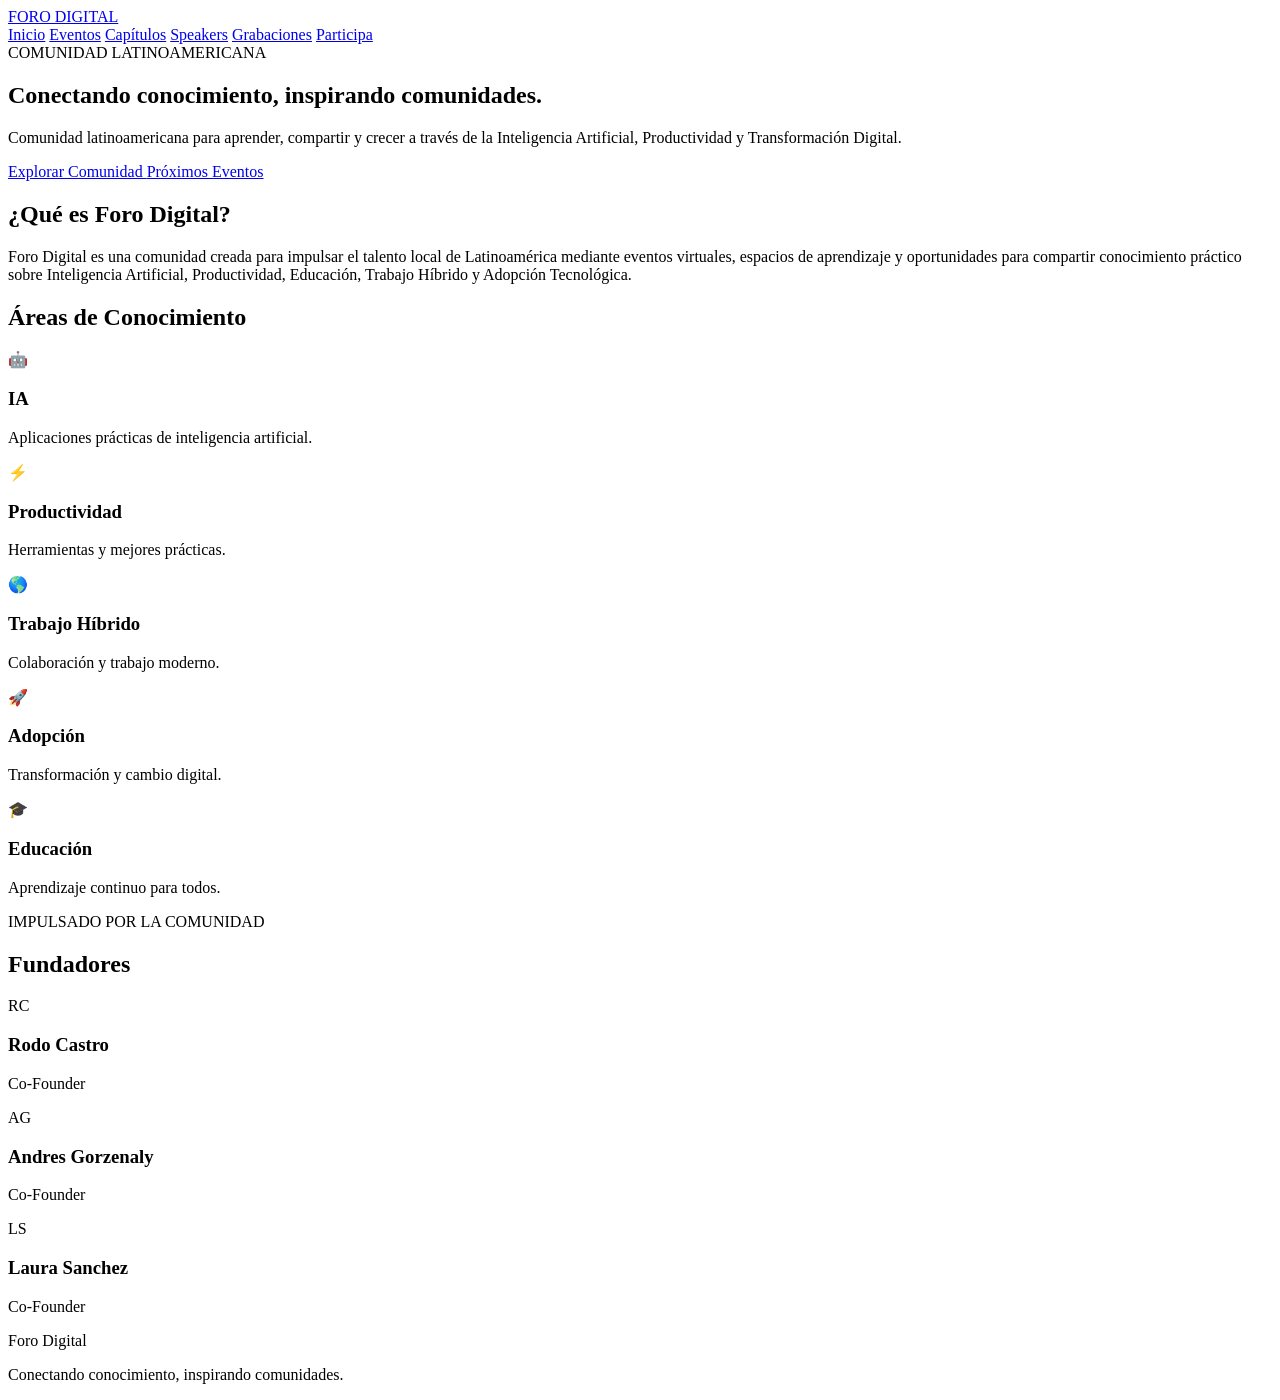
==== index.html @ cbe2e015 "Update index.html" ====
<!DOCTYPE html>
<html lang="es">
<head>
<meta charset="UTF-8">
<meta name="viewport" content="width=device-width, initial-scale=1.0">

<title>Foro Digital</title>

<link rel="preconnect" href="https://fonts.googleapis.com">
<link rel="preconnect" href="https://fonts.gstatic.com" crossorigin>

<link href="https://fonts.googleapis.com/css2?family=Inter:wght@300;400;500;600;700;800;900&display=swap" rel="stylesheet">

<link rel="stylesheet" href="styles.css">

</head>

<body>

<header class="header">

<div class="container nav">

<a class="logo" href="#">

<div class="logo-bubble"></div>

<div>
<span class="logo-title">FORO DIGITAL</span>
</div>

</a>

<nav class="menu">

<a href="#">Inicio</a>
<a href="#">Eventos</a>
<a href="#">Capítulos</a>
<a href="#">Speakers</a>
<a href="#">Grabaciones</a>
<a href="#">Participa</a>

</nav>

</div>

</header>

<section class="hero">

<div class="container hero-content">

<span class="eyebrow">
COMUNIDAD LATINOAMERICANA
</span>

<h1>
Conectando conocimiento,
inspirando comunidades.
</h1>

<p class="hero-description">

Comunidad latinoamericana para aprender, compartir y crecer a través de la Inteligencia Artificial, Productividad y Transformación Digital.

</p>

<div class="hero-buttons">

<a href="#" class="btn btn-primary">
Explorar Comunidad
</a>

<a href="#" class="btn btn-secondary">
Próximos Eventos
</a>

</div>

</div>

</section>

<section class="about">

<div class="container narrow">

<h2>
¿Qué es Foro Digital?
</h2>

<p>

Foro Digital es una comunidad creada para impulsar el talento local de Latinoamérica mediante eventos virtuales, espacios de aprendizaje y oportunidades para compartir conocimiento práctico sobre Inteligencia Artificial, Productividad, Educación, Trabajo Híbrido y Adopción Tecnológica.

</p>

</div>

</section>

<section class="topics">

<div class="container">

<h2>Áreas de Conocimiento</h2>

<div class="topic-grid">

<div class="topic-card">
🤖
<h3>IA</h3>
<p>Aplicaciones prácticas de inteligencia artificial.</p>
</div>

<div class="topic-card">
⚡
<h3>Productividad</h3>
<p>Herramientas y mejores prácticas.</p>
</div>

<div class="topic-card">
🌎
<h3>Trabajo Híbrido</h3>
<p>Colaboración y trabajo moderno.</p>
</div>

<div class="topic-card">
🚀
<h3>Adopción</h3>
<p>Transformación y cambio digital.</p>
</div>

<div class="topic-card">
🎓
<h3>Educación</h3>
<p>Aprendizaje continuo para todos.</p>
</div>

</div>

</div>

</section>

<section class="founders">

<div class="container">

<div class="section-title">

<span>
IMPULSADO POR LA COMUNIDAD
</span>

<h2>
Fundadores
</h2>

</div>

<div class="founders-grid">

<div class="founder-card">

<div class="avatar">RC</div>

<h3>Rodo Castro</h3>

<p>Co-Founder</p>

</div>

<div class="founder-card">

<div class="avatar">AG</div>

<h3>Andres Gorzenaly</h3>

<p>Co-Founder</p>

</div>

<div class="founder-card">

<div class="avatar">LS</div>

<h3>Laura Sanchez</h3>

<p>Co-Founder</p>

</div>

</div>

</div>

</section>

<footer>

<div class="container">

<p>
Foro Digital
</p>

<p>
Conectando conocimiento, inspirando comunidades.
</p>

</div>

</footer>

</body>
</html>
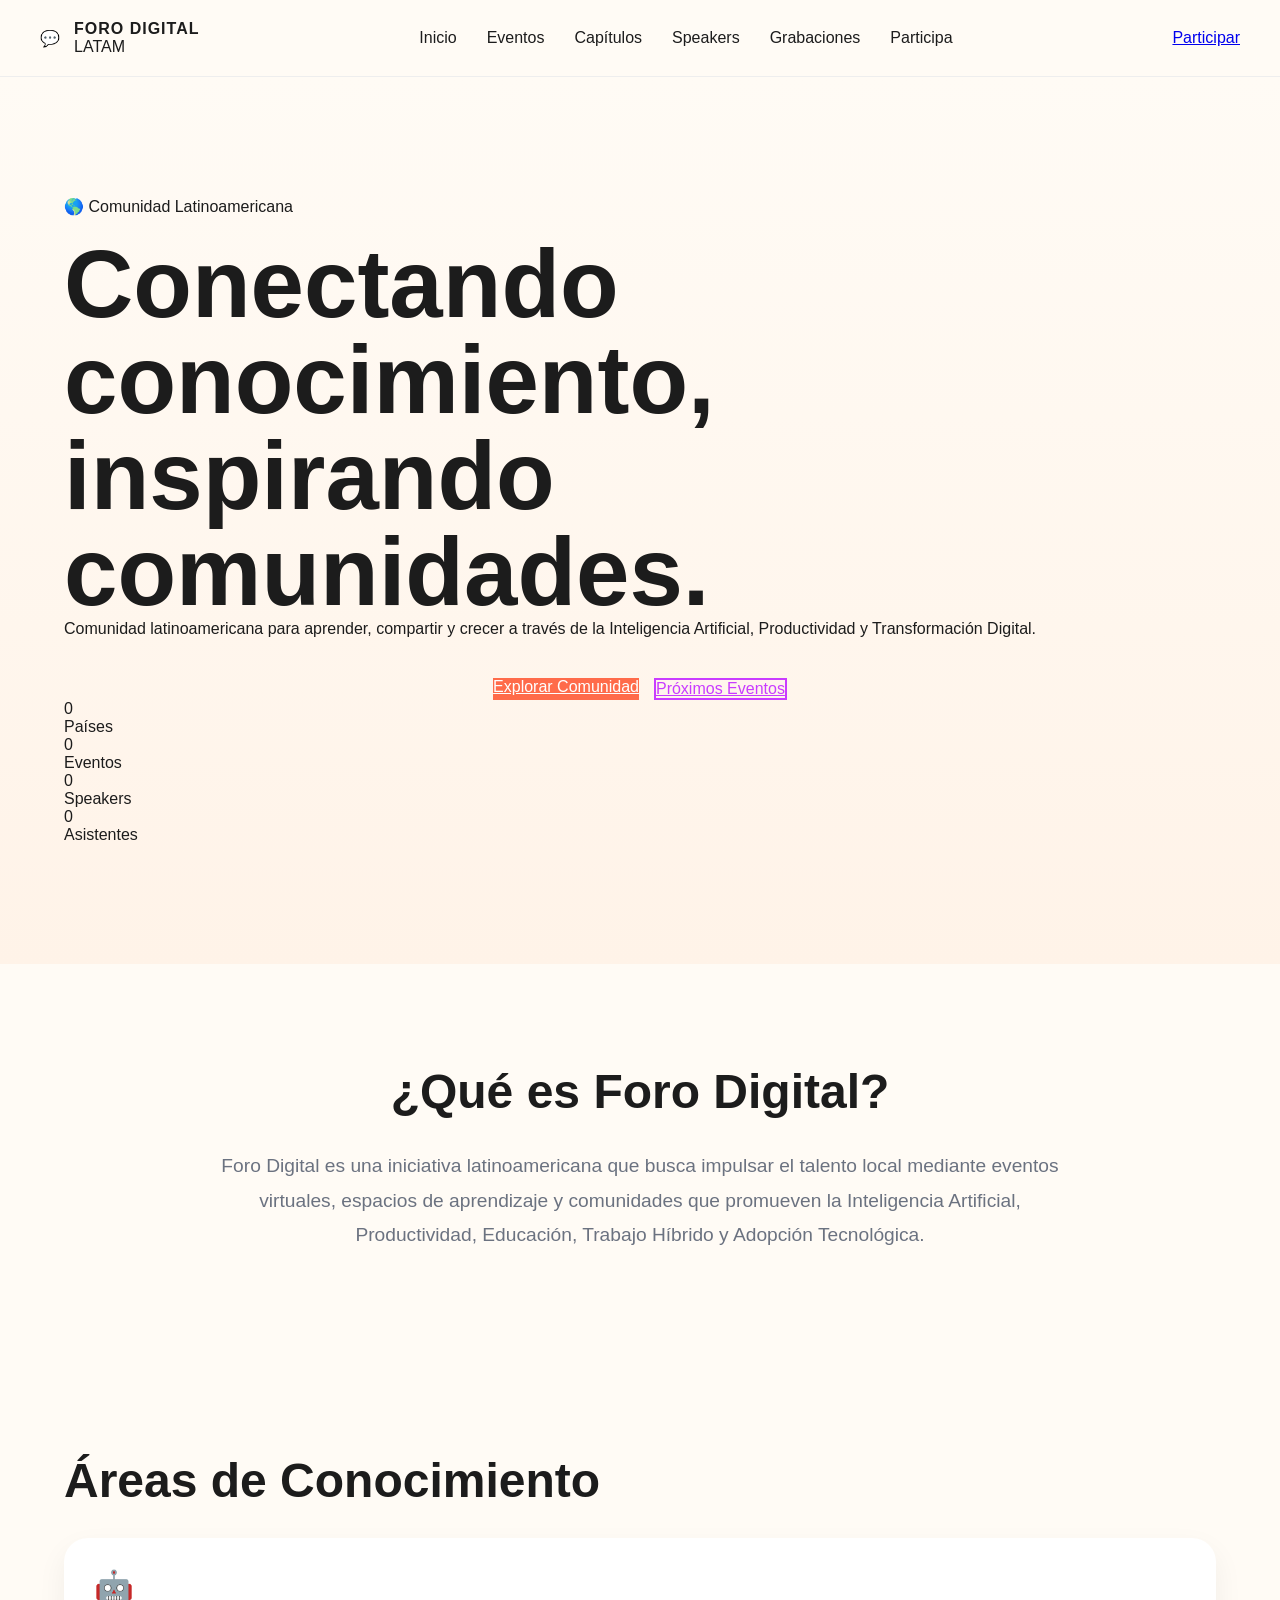
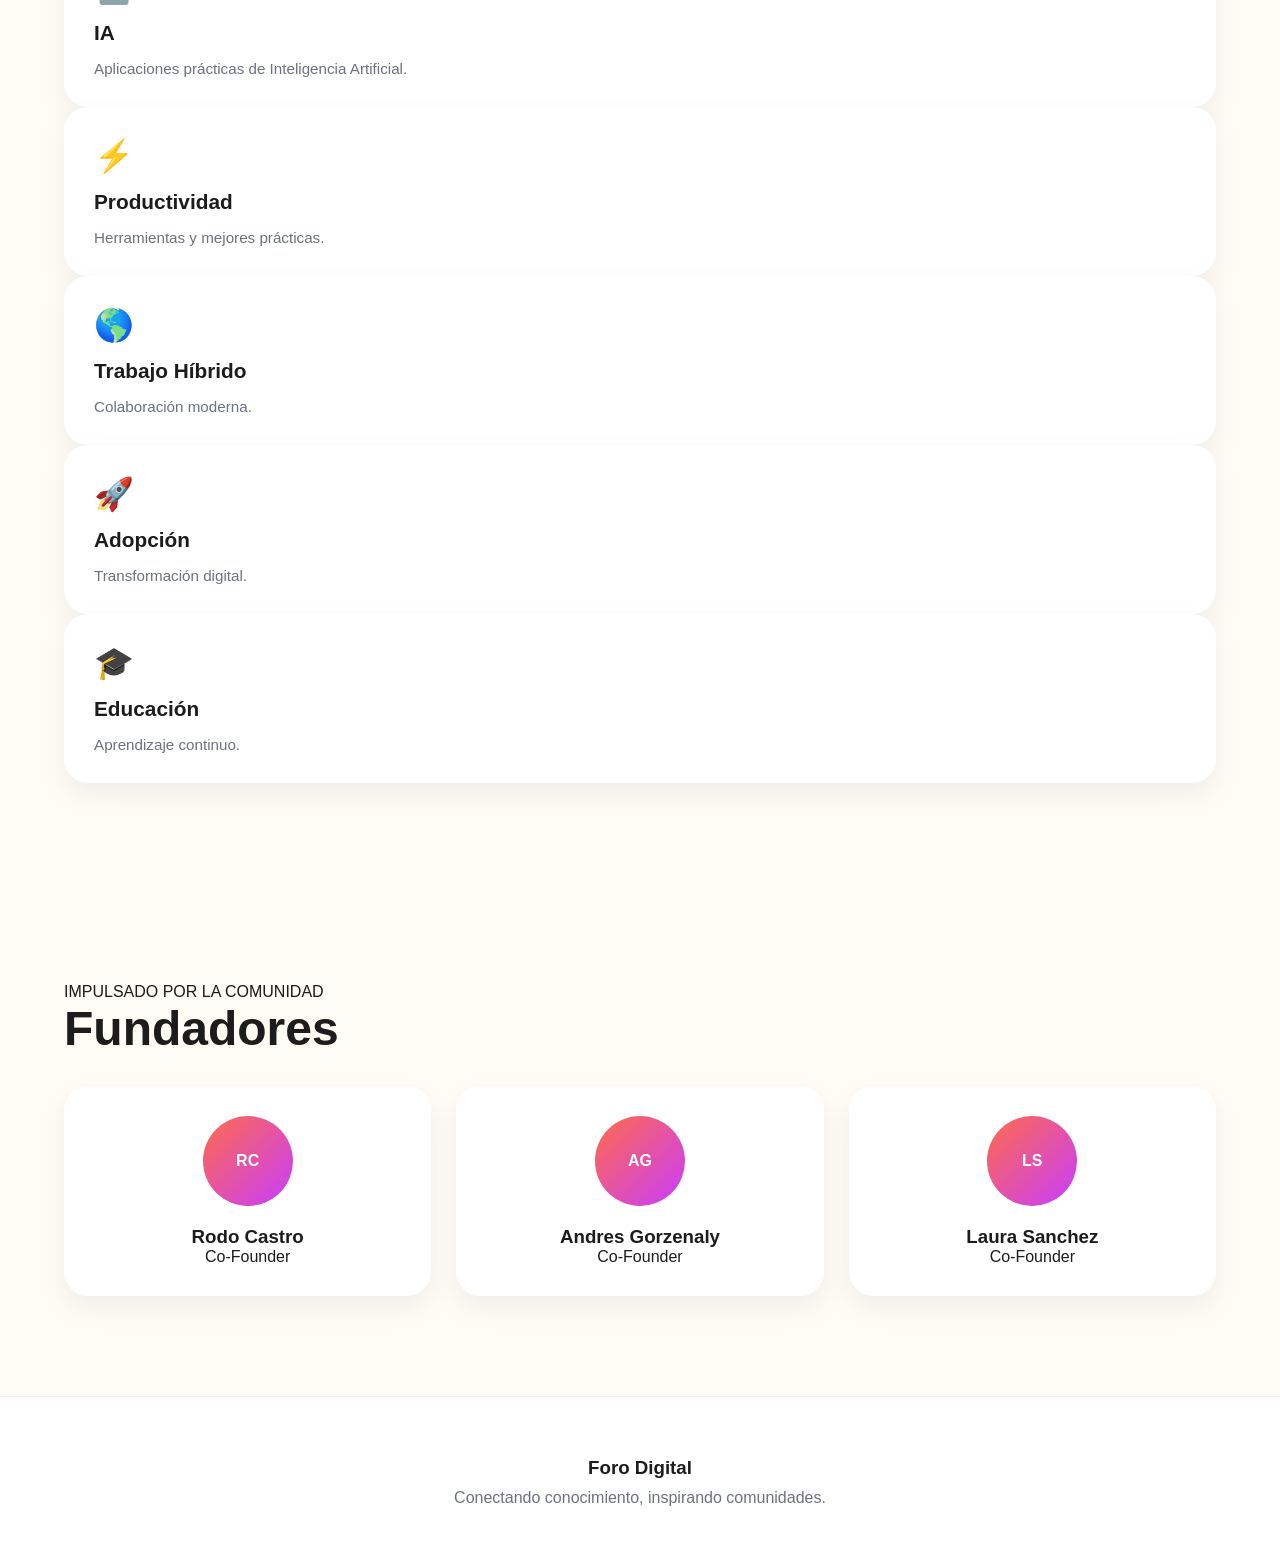
==== commit 6248d494: "Update index.html" ====
--- a/index.html
+++ b/index.html
@@ -1,6 +1,8 @@
 <!DOCTYPE html>
 <html lang="es">
+
 <head>
+
 <meta charset="UTF-8">
 <meta name="viewport" content="width=device-width, initial-scale=1.0">
 
@@ -21,12 +23,22 @@
 
 <div class="container nav">
 
-<a class="logo" href="#">
-
-<div class="logo-bubble"></div>
+<a href="#" class="logo">
+
+<div class="logo-icon">
+💬
+</div>
 
 <div>
-<span class="logo-title">FORO DIGITAL</span>
+
+<div class="logo-title">
+FORO DIGITAL
+</div>
+
+<div class="logo-subtitle">
+LATAM
+</div>
+
 </div>
 
 </a>
@@ -42,38 +54,104 @@
 
 </nav>
 
+<a href="#" class="nav-button">
+Participar
+</a>
+
 </div>
 
 </header>
 
 <section class="hero">
 
-<div class="container hero-content">
-
-<span class="eyebrow">
-COMUNIDAD LATINOAMERICANA
-</span>
+<div class="container">
+
+<div class="hero-badge">
+
+🌎 Comunidad Latinoamericana
+
+</div>
 
 <h1>
+
 Conectando conocimiento,
 inspirando comunidades.
+
 </h1>
 
-<p class="hero-description">
-
-Comunidad latinoamericana para aprender, compartir y crecer a través de la Inteligencia Artificial, Productividad y Transformación Digital.
+<p class="hero-text">
+
+Comunidad latinoamericana para aprender,
+compartir y crecer a través de la Inteligencia Artificial,
+Productividad y Transformación Digital.
 
 </p>
 
 <div class="hero-buttons">
 
-<a href="#" class="btn btn-primary">
+<a href="#" class="btn-primary">
+
 Explorar Comunidad
+
 </a>
 
-<a href="#" class="btn btn-secondary">
+<a href="#" class="btn-secondary">
+
 Próximos Eventos
+
 </a>
+
+</div>
+
+<div class="stats">
+
+<div class="stat-card">
+
+<div class="stat-number">
+0
+</div>
+
+<div class="stat-label">
+Países
+</div>
+
+</div>
+
+<div class="stat-card">
+
+<div class="stat-number">
+0
+</div>
+
+<div class="stat-label">
+Eventos
+</div>
+
+</div>
+
+<div class="stat-card">
+
+<div class="stat-number">
+0
+</div>
+
+<div class="stat-label">
+Speakers
+</div>
+
+</div>
+
+<div class="stat-card">
+
+<div class="stat-number">
+0
+</div>
+
+<div class="stat-label">
+Asistentes
+</div>
+
+</div>
 
 </div>
 
@@ -91,7 +169,7 @@
 
 <p>
 
-Foro Digital es una comunidad creada para impulsar el talento local de Latinoamérica mediante eventos virtuales, espacios de aprendizaje y oportunidades para compartir conocimiento práctico sobre Inteligencia Artificial, Productividad, Educación, Trabajo Híbrido y Adopción Tecnológica.
+Foro Digital es una iniciativa latinoamericana que busca impulsar el talento local mediante eventos virtuales, espacios de aprendizaje y comunidades que promueven la Inteligencia Artificial, Productividad, Educación, Trabajo Híbrido y Adopción Tecnológica.
 
 </p>
 
@@ -103,38 +181,70 @@
 
 <div class="container">
 
-<h2>Áreas de Conocimiento</h2>
-
-<div class="topic-grid">
-
-<div class="topic-card">
-🤖
+<h2>
+Áreas de Conocimiento
+</h2>
+
+<div class="topics-grid">
+
+<div class="topic-card">
+
+<span>🤖</span>
+
 <h3>IA</h3>
-<p>Aplicaciones prácticas de inteligencia artificial.</p>
-</div>
-
-<div class="topic-card">
-⚡
+
+<p>
+Aplicaciones prácticas de Inteligencia Artificial.
+</p>
+
+</div>
+
+<div class="topic-card">
+
+<span>⚡</span>
+
 <h3>Productividad</h3>
-<p>Herramientas y mejores prácticas.</p>
-</div>
-
-<div class="topic-card">
-🌎
+
+<p>
+Herramientas y mejores prácticas.
+</p>
+
+</div>
+
+<div class="topic-card">
+
+<span>🌎</span>
+
 <h3>Trabajo Híbrido</h3>
-<p>Colaboración y trabajo moderno.</p>
-</div>
-
-<div class="topic-card">
-🚀
+
+<p>
+Colaboración moderna.
+</p>
+
+</div>
+
+<div class="topic-card">
+
+<span>🚀</span>
+
 <h3>Adopción</h3>
-<p>Transformación y cambio digital.</p>
-</div>
-
-<div class="topic-card">
-🎓
+
+<p>
+Transformación digital.
+</p>
+
+</div>
+
+<div class="topic-card">
+
+<span>🎓</span>
+
 <h3>Educación</h3>
-<p>Aprendizaje continuo para todos.</p>
+
+<p>
+Aprendizaje continuo.
+</p>
+
 </div>
 
 </div>
@@ -147,11 +257,11 @@
 
 <div class="container">
 
-<div class="section-title">
-
-<span>
+<div class="section-header">
+
+<div class="section-tag">
 IMPULSADO POR LA COMUNIDAD
-</span>
+</div>
 
 <h2>
 Fundadores
@@ -163,7 +273,9 @@
 
 <div class="founder-card">
 
-<div class="avatar">RC</div>
+<div class="avatar">
+RC
+</div>
 
 <h3>Rodo Castro</h3>
 
@@ -173,7 +285,9 @@
 
 <div class="founder-card">
 
-<div class="avatar">AG</div>
+<div class="avatar">
+AG
+</div>
 
 <h3>Andres Gorzenaly</h3>
 
@@ -183,7 +297,9 @@
 
 <div class="founder-card">
 
-<div class="avatar">LS</div>
+<div class="avatar">
+LS
+</div>
 
 <h3>Laura Sanchez</h3>
 
@@ -201,9 +317,9 @@
 
 <div class="container">
 
-<p>
+<h3>
 Foro Digital
-</p>
+</h3>
 
 <p>
 Conectando conocimiento, inspirando comunidades.
--- a/styles.css
+++ b/styles.css
@@ -0,0 +1,415 @@
+:root{
+
+--coral:#FF6B4A;
+--magenta:#C93CFF;
+--mint:#2BC8A0;
+--gold:#F4B400;
+
+--ivory:#FFFBF5;
+--sand:#FFF3E8;
+
+--text:#1C1C1C;
+--muted:#6B7280;
+
+}
+
+*{
+margin:0;
+padding:0;
+box-sizing:border-box;
+}
+
+html{
+scroll-behavior:smooth;
+}
+
+body{
+
+font-family:'Inter',sans-serif;
+background:var(--ivory);
+color:var(--text);
+
+}
+
+.container{
+max-width:1200px;
+margin:auto;
+padding:0 24px;
+}
+
+.narrow{
+max-width:900px;
+text-align:center;
+}
+
+.header{
+
+position:sticky;
+top:0;
+
+background:rgba(255,251,245,.9);
+
+backdrop-filter:blur(12px);
+
+border-bottom:1px solid #eee;
+
+z-index:1000;
+}
+
+.nav{
+
+display:flex;
+justify-content:space-between;
+align-items:center;
+
+padding:20px 0;
+
+}
+
+.logo{
+
+display:flex;
+align-items:center;
+gap:14px;
+
+text-decoration:none;
+color:inherit;
+
+}
+
+.logo-bubble{
+
+width:46px;
+height:46px;
+
+border-radius:14px;
+
+background:
+linear-gradient(
+135deg,
+var(--coral),
+var(--magenta),
+var(--mint)
+);
+
+}
+
+.logo-title{
+
+font-weight:800;
+letter-spacing:1px;
+
+}
+
+.menu{
+
+display:flex;
+gap:30px;
+
+}
+
+.menu a{
+
+text-decoration:none;
+color:var(--text);
+font-weight:500;
+
+position:relative;
+
+}
+
+.menu a::after{
+
+content:'';
+
+position:absolute;
+
+bottom:-6px;
+left:0;
+
+width:0;
+height:3px;
+
+background:var(--coral);
+
+transition:.3s;
+
+}
+
+.menu a:hover::after{
+width:100%;
+}
+
+.hero{
+
+padding:120px 0;
+
+background:
+linear-gradient(
+180deg,
+var(--ivory),
+var(--sand)
+);
+
+}
+
+.hero-content{
+
+text-align:center;
+
+max-width:900px;
+margin:auto;
+
+}
+
+.eyebrow{
+
+color:var(--coral);
+
+font-weight:700;
+
+letter-spacing:2px;
+
+}
+
+.hero h1{
+
+font-size:clamp(3rem,8vw,6rem);
+
+line-height:1;
+
+margin-top:20px;
+
+}
+
+.hero-description{
+
+font-size:1.2rem;
+
+line-height:1.8;
+
+margin-top:25px;
+
+color:var(--muted);
+
+}
+
+.hero-buttons{
+
+margin-top:40px;
+
+display:flex;
+justify-content:center;
+gap:15px;
+
+flex-wrap:wrap;
+
+}
+
+.btn{
+
+padding:14px 22px;
+
+border-radius:14px;
+
+text-decoration:none;
+
+font-weight:700;
+
+}
+
+.btn-primary{
+
+background:var(--coral);
+
+color:white;
+
+}
+
+.btn-secondary{
+
+border:2px solid var(--magenta);
+
+color:var(--magenta);
+
+}
+
+section{
+
+padding:100px 0;
+
+}
+
+h2{
+
+font-size:3rem;
+
+margin-bottom:30px;
+
+}
+
+.about p{
+
+font-size:1.2rem;
+
+line-height:1.8;
+
+color:var(--muted);
+
+}
+
+.topic-grid{
+
+display:grid;
+
+grid-template-columns:
+repeat(auto-fit,minmax(220px,1fr));
+
+gap:25px;
+
+margin-top:40px;
+
+}
+
+.topic-card{
+
+background:white;
+
+padding:30px;
+
+border-radius:24px;
+
+box-shadow:
+0 12px 30px rgba(0,0,0,.06);
+
+transition:.3s;
+
+font-size:2rem;
+
+}
+
+.topic-card:hover{
+
+transform:
+translateY(-8px);
+
+}
+
+.topic-card h3{
+
+font-size:1.3rem;
+
+margin:15px 0;
+
+}
+
+.topic-card p{
+
+font-size:.95rem;
+
+color:var(--muted);
+
+}
+
+.section-title{
+
+text-align:center;
+
+margin-bottom:50px;
+
+}
+
+.section-title span{
+
+color:var(--coral);
+
+font-weight:700;
+
+letter-spacing:2px;
+
+}
+
+.founders-grid{
+
+display:grid;
+
+grid-template-columns:
+repeat(auto-fit,minmax(280px,1fr));
+
+gap:25px;
+
+}
+
+.founder-card{
+
+background:white;
+
+padding:30px;
+
+border-radius:24px;
+
+text-align:center;
+
+box-shadow:
+0 12px 30px rgba(0,0,0,.06);
+
+}
+
+.avatar{
+
+width:90px;
+height:90px;
+
+border-radius:50%;
+
+margin:auto;
+margin-bottom:20px;
+
+display:flex;
+align-items:center;
+justify-content:center;
+
+font-weight:800;
+
+color:white;
+
+background:
+linear-gradient(
+135deg,
+var(--coral),
+var(--magenta)
+);
+
+}
+
+footer{
+
+padding:60px 0;
+
+text-align:center;
+
+background:white;
+
+border-top:1px solid #eee;
+
+}
+
+footer p:last-child{
+
+margin-top:10px;
+
+color:var(--muted);
+
+}
+
+@media(max-width:900px){
+
+.menu{
+display:none;
+}
+
+h2{
+font-size:2.2rem;
+}
+
+}
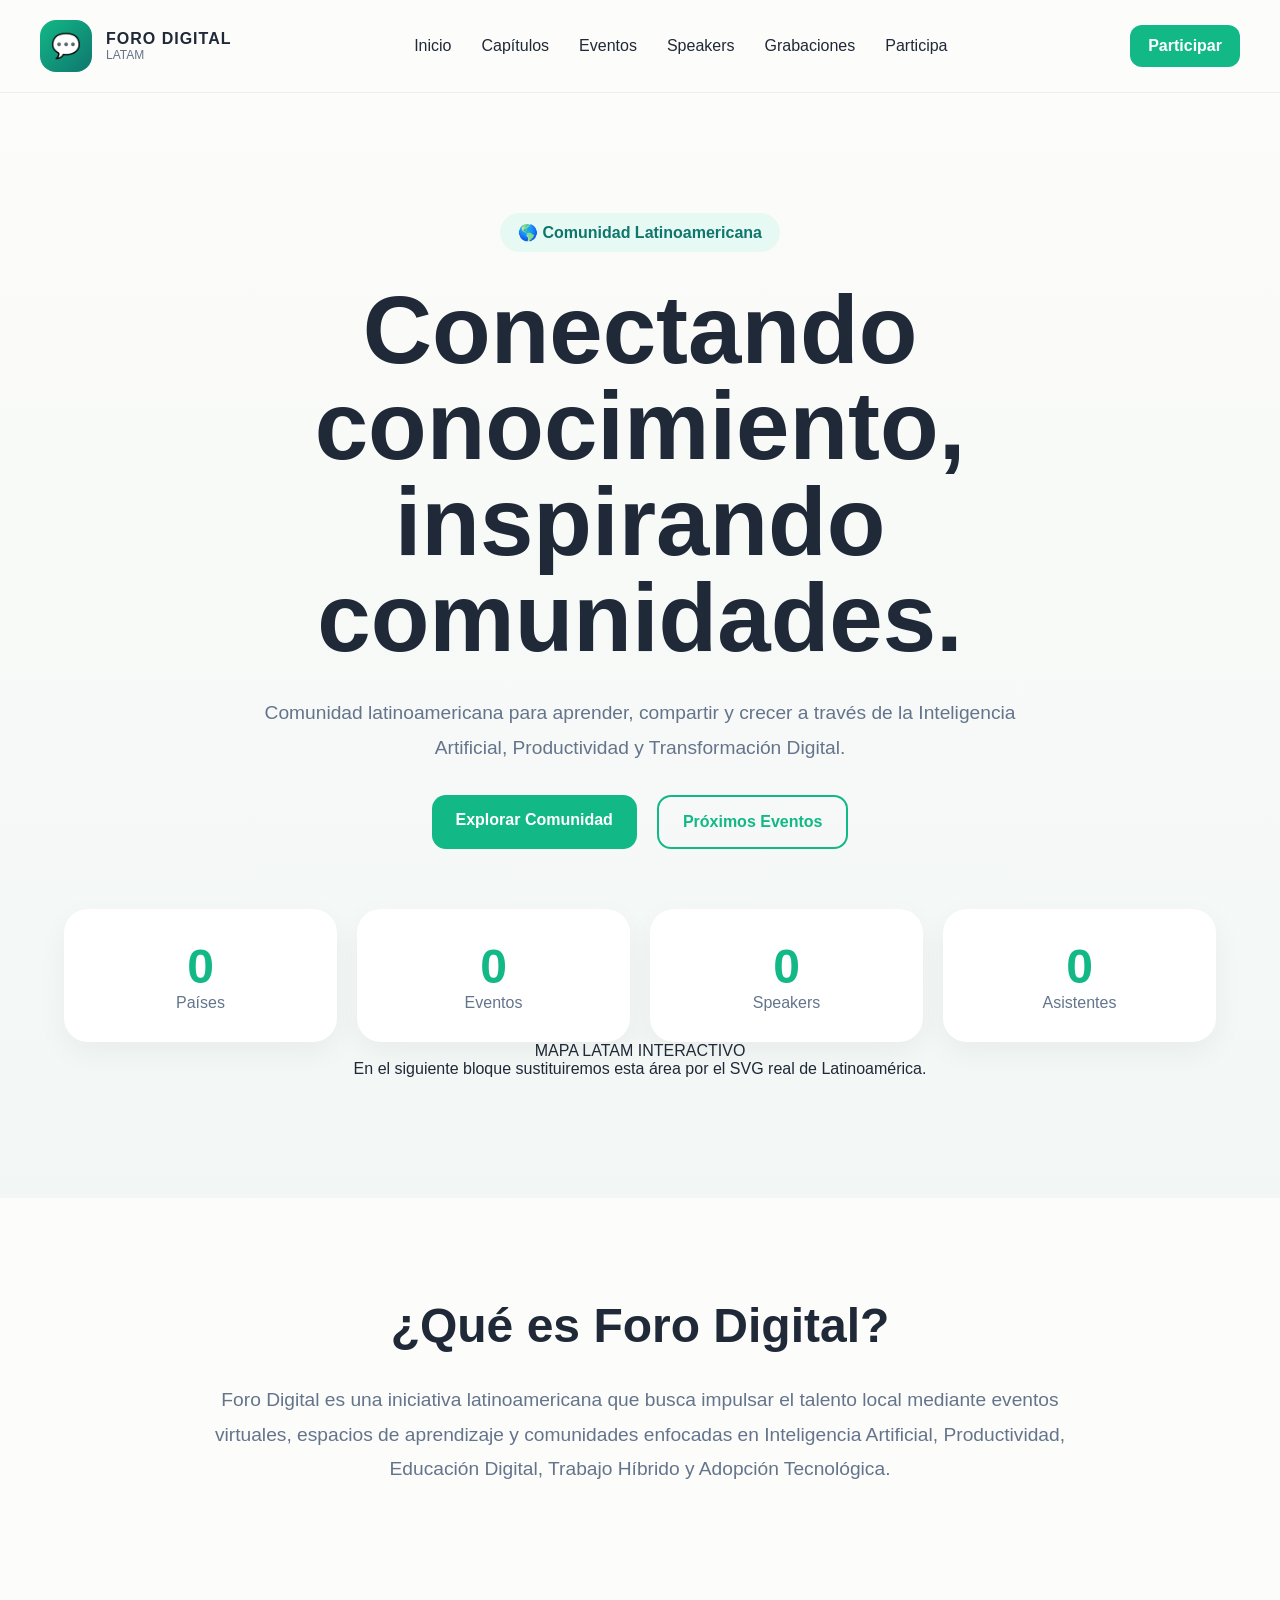
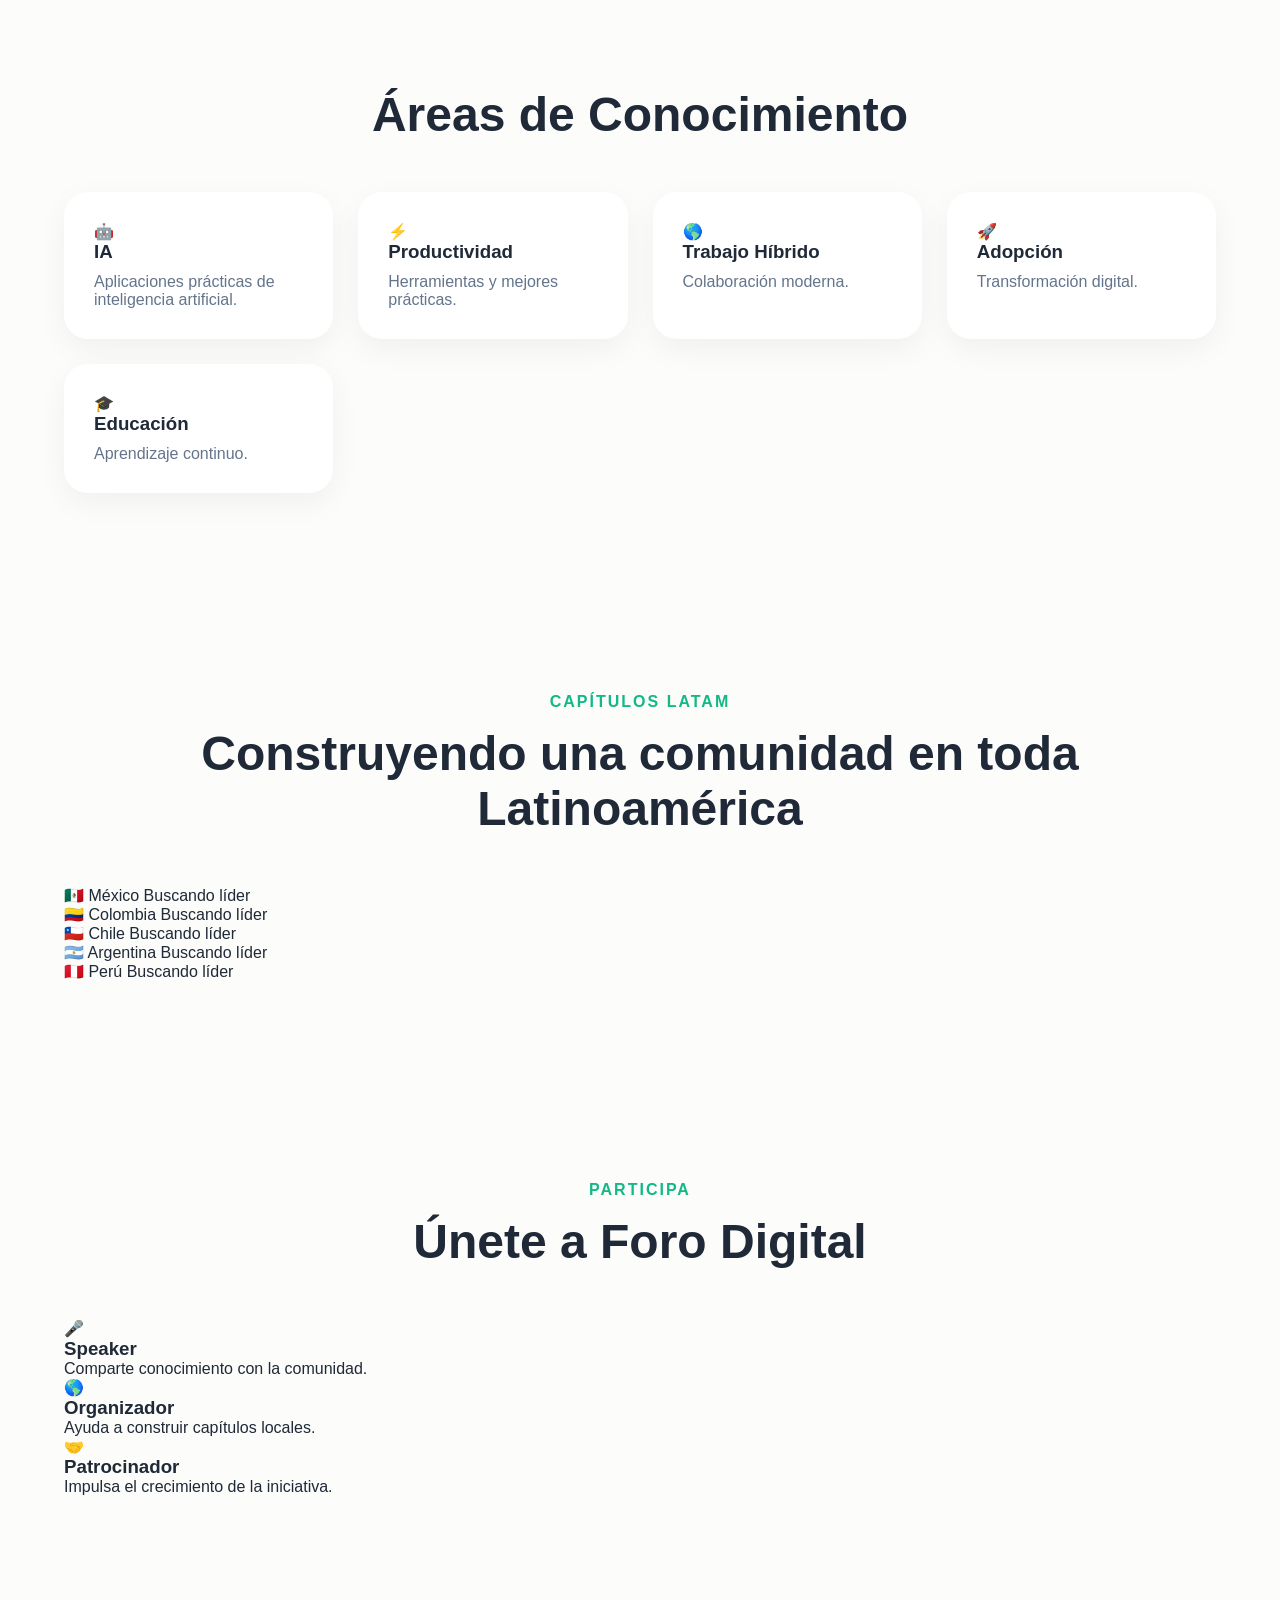
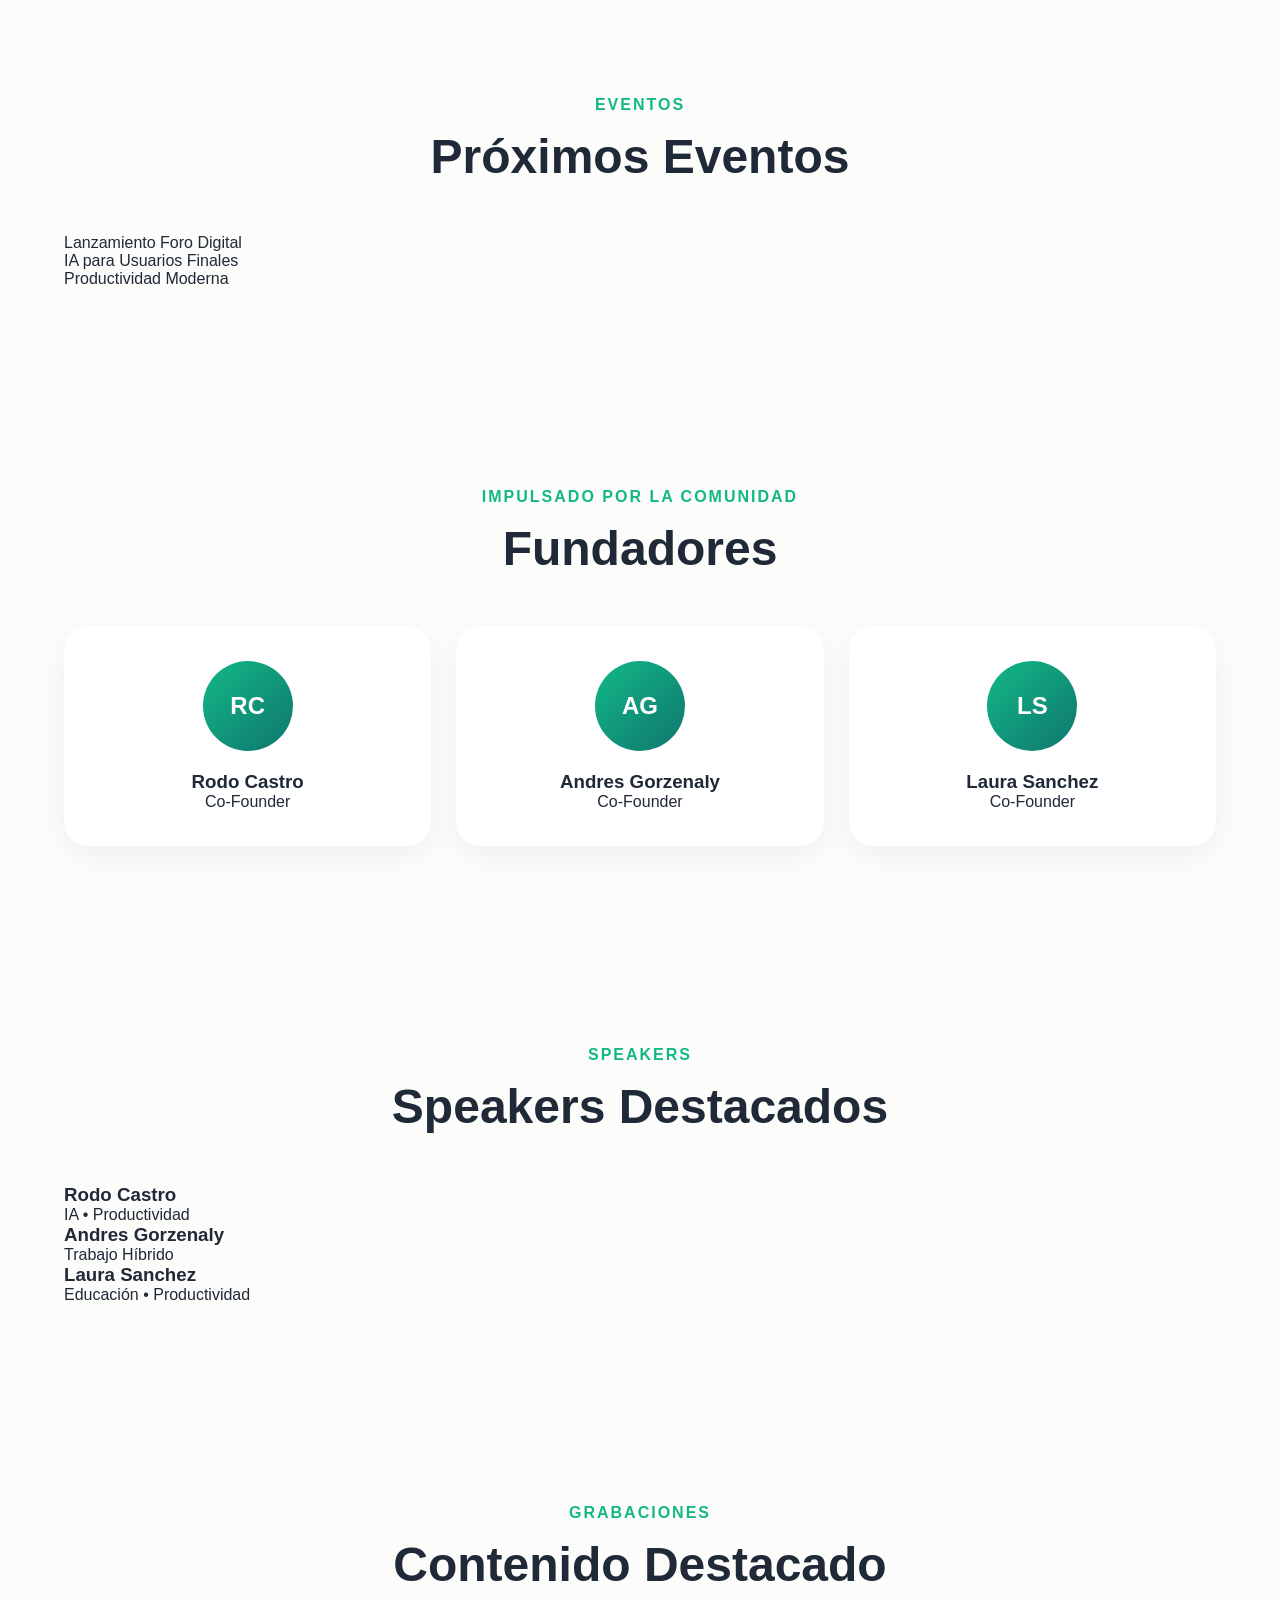
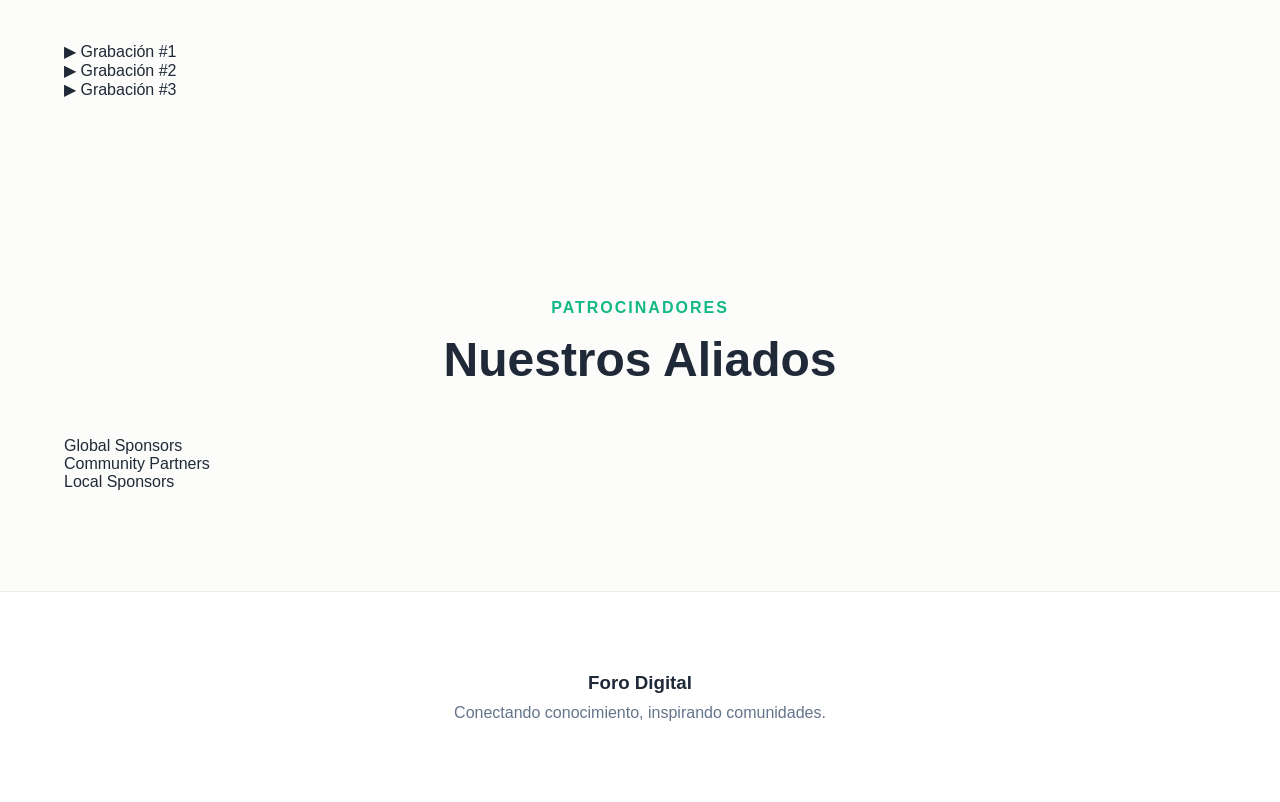
==== commit fa9b04d8: "Update index.html" ====
--- a/index.html
+++ b/index.html
@@ -45,16 +45,16 @@
 
 <nav class="menu">
 
-<a href="#">Inicio</a>
-<a href="#">Eventos</a>
-<a href="#">Capítulos</a>
-<a href="#">Speakers</a>
-<a href="#">Grabaciones</a>
-<a href="#">Participa</a>
+<a href="#inicio">Inicio</a>
+<a href="#capitulos">Capítulos</a>
+<a href="#eventos">Eventos</a>
+<a href="#speakers">Speakers</a>
+<a href="#grabaciones">Grabaciones</a>
+<a href="#participa">Participa</a>
 
 </nav>
 
-<a href="#" class="nav-button">
+<a href="#participa" class="nav-button">
 Participar
 </a>
 
@@ -62,9 +62,11 @@
 
 </header>
 
-<section class="hero">
-
-<div class="container">
+<section id="inicio" class="hero">
+
+<div class="hero-overlay"></div>
+
+<div class="container hero-content">
 
 <div class="hero-badge">
 
@@ -89,16 +91,12 @@
 
 <div class="hero-buttons">
 
-<a href="#" class="btn-primary">
-
+<a href="#capitulos" class="btn-primary">
 Explorar Comunidad
-
 </a>
 
-<a href="#" class="btn-secondary">
-
+<a href="#eventos" class="btn-secondary">
 Próximos Eventos
-
 </a>
 
 </div>
@@ -107,9 +105,7 @@
 
 <div class="stat-card">
 
-<div class="stat-number">
-0
-</div>
+<div class="stat-number">0</div>
 
 <div class="stat-label">
 Países
@@ -119,9 +115,7 @@
 
 <div class="stat-card">
 
-<div class="stat-number">
-0
-</div>
+<div class="stat-number">0</div>
 
 <div class="stat-label">
 Eventos
@@ -131,9 +125,7 @@
 
 <div class="stat-card">
 
-<div class="stat-number">
-0
-</div>
+<div class="stat-number">0</div>
 
 <div class="stat-label">
 Speakers
@@ -143,9 +135,7 @@
 
 <div class="stat-card">
 
-<div class="stat-number">
-0
-</div>
+<div class="stat-number">0</div>
 
 <div class="stat-label">
 Asistentes
@@ -155,6 +145,22 @@
 
 </div>
 
+<div class="map-hero-placeholder">
+
+<div class="map-label">
+
+MAPA LATAM INTERACTIVO
+
+</div>
+
+<div class="map-note">
+
+En el siguiente bloque sustituiremos esta área por el SVG real de Latinoamérica.
+
+</div>
+
+</div>
+
 </div>
 
 </section>
@@ -169,7 +175,7 @@
 
 <p>
 
-Foro Digital es una iniciativa latinoamericana que busca impulsar el talento local mediante eventos virtuales, espacios de aprendizaje y comunidades que promueven la Inteligencia Artificial, Productividad, Educación, Trabajo Híbrido y Adopción Tecnológica.
+Foro Digital es una iniciativa latinoamericana que busca impulsar el talento local mediante eventos virtuales, espacios de aprendizaje y comunidades enfocadas en Inteligencia Artificial, Productividad, Educación Digital, Trabajo Híbrido y Adopción Tecnológica.
 
 </p>
 
@@ -188,63 +194,160 @@
 <div class="topics-grid">
 
 <div class="topic-card">
-
-<span>🤖</span>
-
+🤖
 <h3>IA</h3>
-
-<p>
-Aplicaciones prácticas de Inteligencia Artificial.
-</p>
-
+<p>Aplicaciones prácticas de inteligencia artificial.</p>
 </div>
 
 <div class="topic-card">
-
-<span>⚡</span>
-
+⚡
 <h3>Productividad</h3>
-
-<p>
-Herramientas y mejores prácticas.
-</p>
-
+<p>Herramientas y mejores prácticas.</p>
 </div>
 
 <div class="topic-card">
-
-<span>🌎</span>
-
+🌎
 <h3>Trabajo Híbrido</h3>
-
-<p>
-Colaboración moderna.
-</p>
-
+<p>Colaboración moderna.</p>
 </div>
 
 <div class="topic-card">
-
-<span>🚀</span>
-
+🚀
 <h3>Adopción</h3>
-
-<p>
-Transformación digital.
-</p>
-
+<p>Transformación digital.</p>
 </div>
 
 <div class="topic-card">
-
-<span>🎓</span>
-
+🎓
 <h3>Educación</h3>
-
-<p>
-Aprendizaje continuo.
-</p>
-
+<p>Aprendizaje continuo.</p>
+</div>
+
+</div>
+
+</div>
+
+</section>
+
+<section id="capitulos" class="chapters">
+
+<div class="container">
+
+<div class="section-header">
+
+<div class="section-tag">
+CAPÍTULOS LATAM
+</div>
+
+<h2>
+Construyendo una comunidad en toda Latinoamérica
+</h2>
+
+</div>
+
+<div class="chapter-grid">
+
+<div class="chapter-card">
+🇲🇽 México
+<span>Buscando líder</span>
+</div>
+
+<div class="chapter-card">
+🇨🇴 Colombia
+<span>Buscando líder</span>
+</div>
+
+<div class="chapter-card">
+🇨🇱 Chile
+<span>Buscando líder</span>
+</div>
+
+<div class="chapter-card">
+🇦🇷 Argentina
+<span>Buscando líder</span>
+</div>
+
+<div class="chapter-card">
+🇵🇪 Perú
+<span>Buscando líder</span>
+</div>
+
+</div>
+
+</div>
+
+</section>
+
+<section id="participa" class="participa">
+
+<div class="container">
+
+<div class="section-header">
+
+<div class="section-tag">
+PARTICIPA
+</div>
+
+<h2>
+Únete a Foro Digital
+</h2>
+
+</div>
+
+<div class="participa-grid">
+
+<div class="participa-card">
+🎤
+<h3>Speaker</h3>
+<p>Comparte conocimiento con la comunidad.</p>
+</div>
+
+<div class="participa-card">
+🌎
+<h3>Organizador</h3>
+<p>Ayuda a construir capítulos locales.</p>
+</div>
+
+<div class="participa-card">
+🤝
+<h3>Patrocinador</h3>
+<p>Impulsa el crecimiento de la iniciativa.</p>
+</div>
+
+</div>
+
+</div>
+
+</section>
+
+<section id="eventos" class="events">
+
+<div class="container">
+
+<div class="section-header">
+
+<div class="section-tag">
+EVENTOS
+</div>
+
+<h2>
+Próximos Eventos
+</h2>
+
+</div>
+
+<div class="event-grid">
+
+<div class="event-card">
+Lanzamiento Foro Digital
+</div>
+
+<div class="event-card">
+IA para Usuarios Finales
+</div>
+
+<div class="event-card">
+Productividad Moderna
 </div>
 
 </div>
@@ -273,9 +376,7 @@
 
 <div class="founder-card">
 
-<div class="avatar">
-RC
-</div>
+<div class="avatar">RC</div>
 
 <h3>Rodo Castro</h3>
 
@@ -285,9 +386,7 @@
 
 <div class="founder-card">
 
-<div class="avatar">
-AG
-</div>
+<div class="avatar">AG</div>
 
 <h3>Andres Gorzenaly</h3>
 
@@ -297,14 +396,138 @@
 
 <div class="founder-card">
 
-<div class="avatar">
-LS
-</div>
+<div class="avatar">LS</div>
 
 <h3>Laura Sanchez</h3>
 
 <p>Co-Founder</p>
 
+</div>
+
+</div>
+
+</div>
+
+</section>
+
+<section id="speakers" class="speakers">
+
+<div class="container">
+
+<div class="section-header">
+
+<div class="section-tag">
+SPEAKERS
+</div>
+
+<h2>
+Speakers Destacados
+</h2>
+
+</div>
+
+<div class="speaker-grid">
+
+<div class="speaker-card">
+
+<div class="speaker-image"></div>
+
+<h3>Rodo Castro</h3>
+
+<p>IA • Productividad</p>
+
+</div>
+
+<div class="speaker-card">
+
+<div class="speaker-image"></div>
+
+<h3>Andres Gorzenaly</h3>
+
+<p>Trabajo Híbrido</p>
+
+</div>
+
+<div class="speaker-card">
+
+<div class="speaker-image"></div>
+
+<h3>Laura Sanchez</h3>
+
+<p>Educación • Productividad</p>
+
+</div>
+
+</div>
+
+</div>
+
+</section>
+
+<section id="grabaciones" class="recordings">
+
+<div class="container">
+
+<div class="section-header">
+
+<div class="section-tag">
+GRABACIONES
+</div>
+
+<h2>
+Contenido Destacado
+</h2>
+
+</div>
+
+<div class="recording-grid">
+
+<div class="recording-card">
+▶ Grabación #1
+</div>
+
+<div class="recording-card">
+▶ Grabación #2
+</div>
+
+<div class="recording-card">
+▶ Grabación #3
+</div>
+
+</div>
+
+</div>
+
+</section>
+
+<section class="sponsors">
+
+<div class="container">
+
+<div class="section-header">
+
+<div class="section-tag">
+PATROCINADORES
+</div>
+
+<h2>
+Nuestros Aliados
+</h2>
+
+</div>
+
+<div class="sponsor-grid">
+
+<div class="sponsor-card">
+Global Sponsors
+</div>
+
+<div class="sponsor-card">
+Community Partners
+</div>
+
+<div class="sponsor-card">
+Local Sponsors
 </div>
 
 </div>
@@ -329,5 +552,7 @@
 
 </footer>
 
+<script src="app.js"></script>
+
 </body>
 </html>
--- a/styles.css
+++ b/styles.css
@@ -1,15 +1,15 @@
 :root{
 
---coral:#FF6B4A;
---magenta:#C93CFF;
---mint:#2BC8A0;
---gold:#F4B400;
-
---ivory:#FFFBF5;
---sand:#FFF3E8;
-
---text:#1C1C1C;
---muted:#6B7280;
+--primary:#12B886;
+--secondary:#0F766E;
+--accent:#84CC16;
+--highlight:#67E8F9;
+
+--background:#FCFCFA;
+--surface:#FFFFFF;
+
+--text:#1F2937;
+--muted:#64748B;
 
 }
 
@@ -19,47 +19,58 @@
 box-sizing:border-box;
 }
 
-html{
-scroll-behavior:smooth;
-}
-
 body{
 
 font-family:'Inter',sans-serif;
-background:var(--ivory);
+
+background:var(--background);
+
 color:var(--text);
 
 }
 
 .container{
+
 max-width:1200px;
+
 margin:auto;
+
 padding:0 24px;
+
 }
 
 .narrow{
+
 max-width:900px;
+
+margin:auto;
+
 text-align:center;
+
 }
 
 .header{
 
 position:sticky;
+
 top:0;
 
-background:rgba(255,251,245,.9);
+z-index:999;
+
+background:rgba(252,252,250,.92);
 
 backdrop-filter:blur(12px);
 
 border-bottom:1px solid #eee;
 
-z-index:1000;
 }
 
 .nav{
 
 display:flex;
+
 justify-content:space-between;
+
 align-items:center;
 
 padding:20px 0;
@@ -69,41 +80,60 @@
 .logo{
 
 display:flex;
+
 align-items:center;
+
 gap:14px;
 
 text-decoration:none;
+
 color:inherit;
 
 }
 
-.logo-bubble{
-
-width:46px;
-height:46px;
-
-border-radius:14px;
+.logo-icon{
+
+width:52px;
+height:52px;
+
+display:flex;
+
+align-items:center;
+justify-content:center;
+
+border-radius:16px;
 
 background:
 linear-gradient(
 135deg,
-var(--coral),
-var(--magenta),
-var(--mint)
+var(--primary),
+var(--secondary)
 );
 
+font-size:24px;
+
 }
 
 .logo-title{
 
 font-weight:800;
+
 letter-spacing:1px;
 
 }
 
+.logo-subtitle{
+
+font-size:12px;
+
+color:var(--muted);
+
+}
+
 .menu{
 
 display:flex;
+
 gap:30px;
 
 }
@@ -111,33 +141,27 @@
 .menu a{
 
 text-decoration:none;
+
 color:var(--text);
+
 font-weight:500;
 
-position:relative;
-
-}
-
-.menu a::after{
-
-content:'';
-
-position:absolute;
-
-bottom:-6px;
-left:0;
-
-width:0;
-height:3px;
-
-background:var(--coral);
-
-transition:.3s;
-
-}
-
-.menu a:hover::after{
-width:100%;
+}
+
+.nav-button{
+
+background:var(--primary);
+
+padding:12px 18px;
+
+border-radius:12px;
+
+color:white;
+
+text-decoration:none;
+
+font-weight:600;
+
 }
 
 .hero{
@@ -147,118 +171,173 @@
 background:
 linear-gradient(
 180deg,
-var(--ivory),
-var(--sand)
+#FCFCFA,
+#F2F7F5
 );
 
-}
-
-.hero-content{
-
 text-align:center;
 
-max-width:900px;
+}
+
+.hero-badge{
+
+display:inline-block;
+
+padding:10px 18px;
+
+border-radius:999px;
+
+background:#E7F9F3;
+
+color:var(--secondary);
+
+font-weight:600;
+
+margin-bottom:30px;
+
+}
+
+.hero h1{
+
+font-size:clamp(3rem,8vw,6rem);
+
+line-height:1;
+
+max-width:1000px;
+
 margin:auto;
 
 }
 
-.eyebrow{
-
-color:var(--coral);
+.hero-text{
+
+font-size:1.2rem;
+
+line-height:1.8;
+
+max-width:800px;
+
+margin:30px auto;
+
+color:var(--muted);
+
+}
+
+.hero-buttons{
+
+display:flex;
+
+justify-content:center;
+
+gap:20px;
+
+flex-wrap:wrap;
+
+margin-top:30px;
+
+}
+
+.btn-primary{
+
+background:var(--primary);
+
+padding:16px 24px;
+
+border-radius:14px;
+
+text-decoration:none;
+
+color:white;
 
 font-weight:700;
 
-letter-spacing:2px;
-
-}
-
-.hero h1{
-
-font-size:clamp(3rem,8vw,6rem);
-
-line-height:1;
-
-margin-top:20px;
-
-}
-
-.hero-description{
+}
+
+.btn-secondary{
+
+border:2px solid var(--primary);
+
+padding:16px 24px;
+
+border-radius:14px;
+
+text-decoration:none;
+
+color:var(--primary);
+
+font-weight:700;
+
+}
+
+.stats{
+
+display:grid;
+
+grid-template-columns:
+repeat(auto-fit,minmax(180px,1fr));
+
+gap:20px;
+
+margin-top:60px;
+
+}
+
+.stat-card{
+
+background:white;
+
+padding:30px;
+
+border-radius:24px;
+
+box-shadow:
+0 10px 30px rgba(0,0,0,.05);
+
+}
+
+.stat-number{
+
+font-size:3rem;
+
+font-weight:800;
+
+color:var(--primary);
+
+}
+
+.stat-label{
+
+color:var(--muted);
+
+}
+
+section{
+
+padding:100px 0;
+
+}
+
+h2{
+
+font-size:3rem;
+
+margin-bottom:30px;
+
+text-align:center;
+
+}
+
+.about p{
 
 font-size:1.2rem;
 
 line-height:1.8;
 
-margin-top:25px;
-
 color:var(--muted);
 
 }
 
-.hero-buttons{
-
-margin-top:40px;
-
-display:flex;
-justify-content:center;
-gap:15px;
-
-flex-wrap:wrap;
-
-}
-
-.btn{
-
-padding:14px 22px;
-
-border-radius:14px;
-
-text-decoration:none;
-
-font-weight:700;
-
-}
-
-.btn-primary{
-
-background:var(--coral);
-
-color:white;
-
-}
-
-.btn-secondary{
-
-border:2px solid var(--magenta);
-
-color:var(--magenta);
-
-}
-
-section{
-
-padding:100px 0;
-
-}
-
-h2{
-
-font-size:3rem;
-
-margin-bottom:30px;
-
-}
-
-.about p{
-
-font-size:1.2rem;
-
-line-height:1.8;
-
-color:var(--muted);
-
-}
-
-.topic-grid{
+.topics-grid{
 
 display:grid;
 
@@ -267,7 +346,7 @@
 
 gap:25px;
 
-margin-top:40px;
+margin-top:50px;
 
 }
 
@@ -280,11 +359,9 @@
 border-radius:24px;
 
 box-shadow:
-0 12px 30px rgba(0,0,0,.06);
+0 10px 30px rgba(0,0,0,.05);
 
 transition:.3s;
-
-font-size:2rem;
 
 }
 
@@ -295,23 +372,29 @@
 
 }
 
+.topic-card span{
+
+font-size:2rem;
+
+display:block;
+
+margin-bottom:15px;
+
+}
+
 .topic-card h3{
 
-font-size:1.3rem;
-
-margin:15px 0;
+margin-bottom:10px;
 
 }
 
 .topic-card p{
 
-font-size:.95rem;
-
 color:var(--muted);
 
 }
 
-.section-title{
+.section-header{
 
 text-align:center;
 
@@ -319,14 +402,16 @@
 
 }
 
-.section-title span{
-
-color:var(--coral);
+.section-tag{
+
+color:var(--primary);
 
 font-weight:700;
 
 letter-spacing:2px;
 
+margin-bottom:15px;
+
 }
 
 .founders-grid{
@@ -334,7 +419,7 @@
 display:grid;
 
 grid-template-columns:
-repeat(auto-fit,minmax(280px,1fr));
+repeat(auto-fit,minmax(260px,1fr));
 
 gap:25px;
 
@@ -344,14 +429,14 @@
 
 background:white;
 
-padding:30px;
+padding:35px;
 
 border-radius:24px;
 
 text-align:center;
 
 box-shadow:
-0 12px 30px rgba(0,0,0,.06);
+0 10px 30px rgba(0,0,0,.05);
 
 }
 
@@ -360,41 +445,45 @@
 width:90px;
 height:90px;
 
+margin:auto;
+
+margin-bottom:20px;
+
 border-radius:50%;
 
-margin:auto;
-margin-bottom:20px;
-
 display:flex;
+
 align-items:center;
 justify-content:center;
-
-font-weight:800;
-
-color:white;
 
 background:
 linear-gradient(
 135deg,
-var(--coral),
-var(--magenta)
+var(--primary),
+var(--secondary)
 );
 
+color:white;
+
+font-weight:800;
+
+font-size:24px;
+
 }
 
 footer{
 
-padding:60px 0;
+padding:80px 0;
 
 text-align:center;
 
+border-top:1px solid #eee;
+
 background:white;
 
-border-top:1px solid #eee;
-
-}
-
-footer p:last-child{
+}
+
+footer p{
 
 margin-top:10px;
 
@@ -408,8 +497,12 @@
 display:none;
 }
 
+.nav-button{
+display:none;
+}
+
 h2{
-font-size:2.2rem;
-}
-
-}
+font-size:2rem;
+}
+
+}
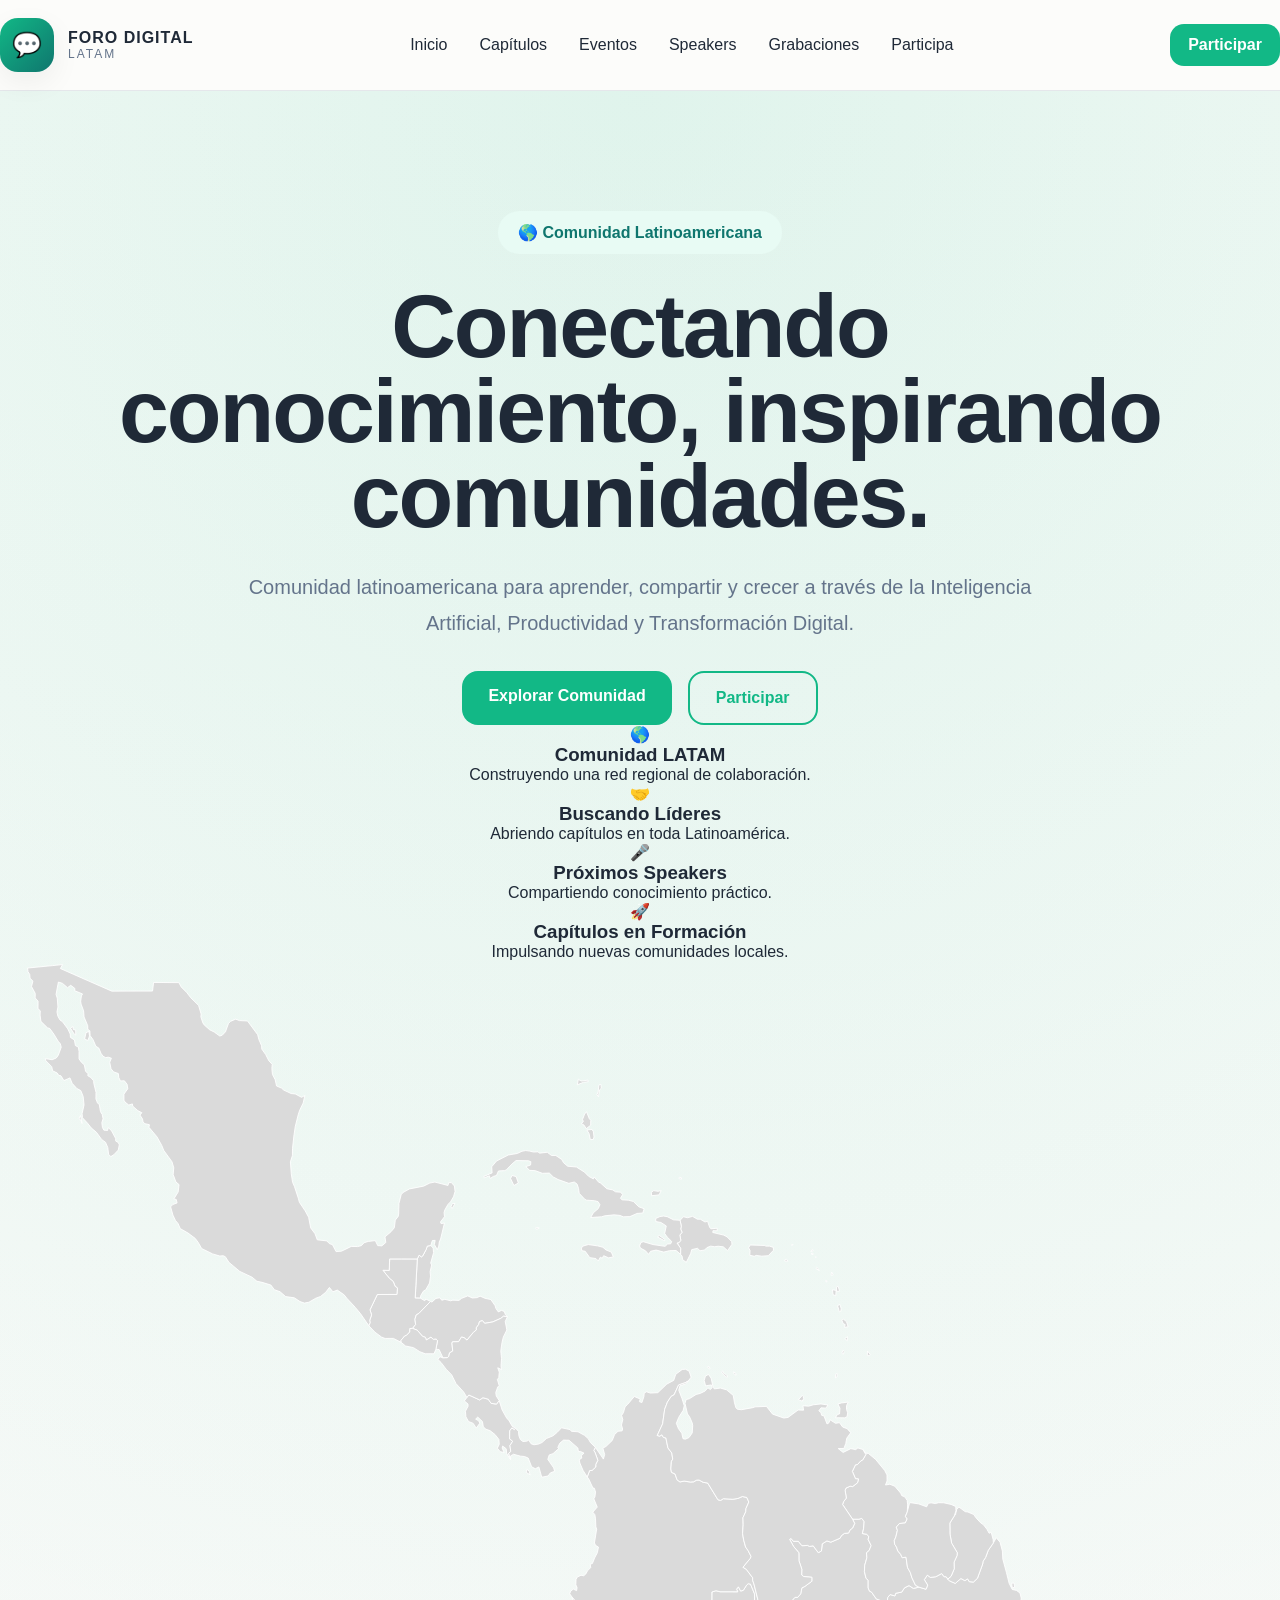
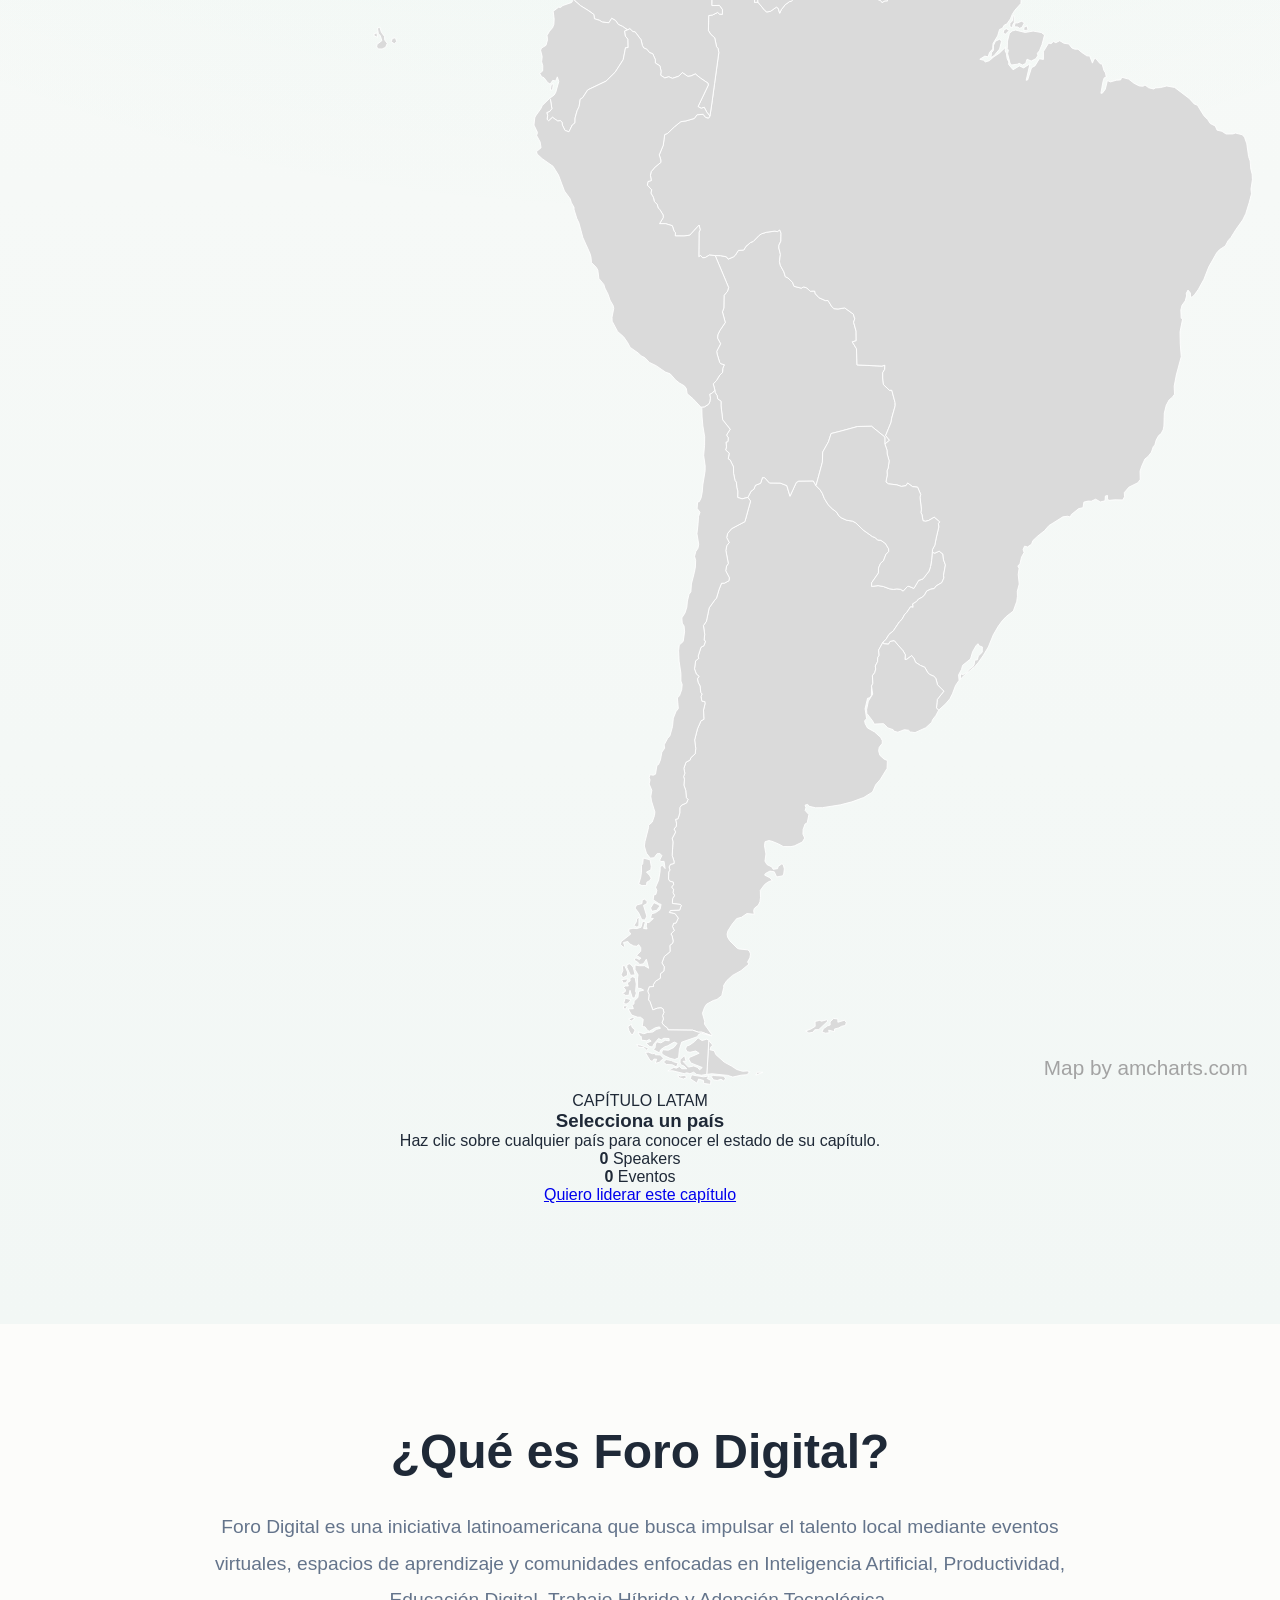
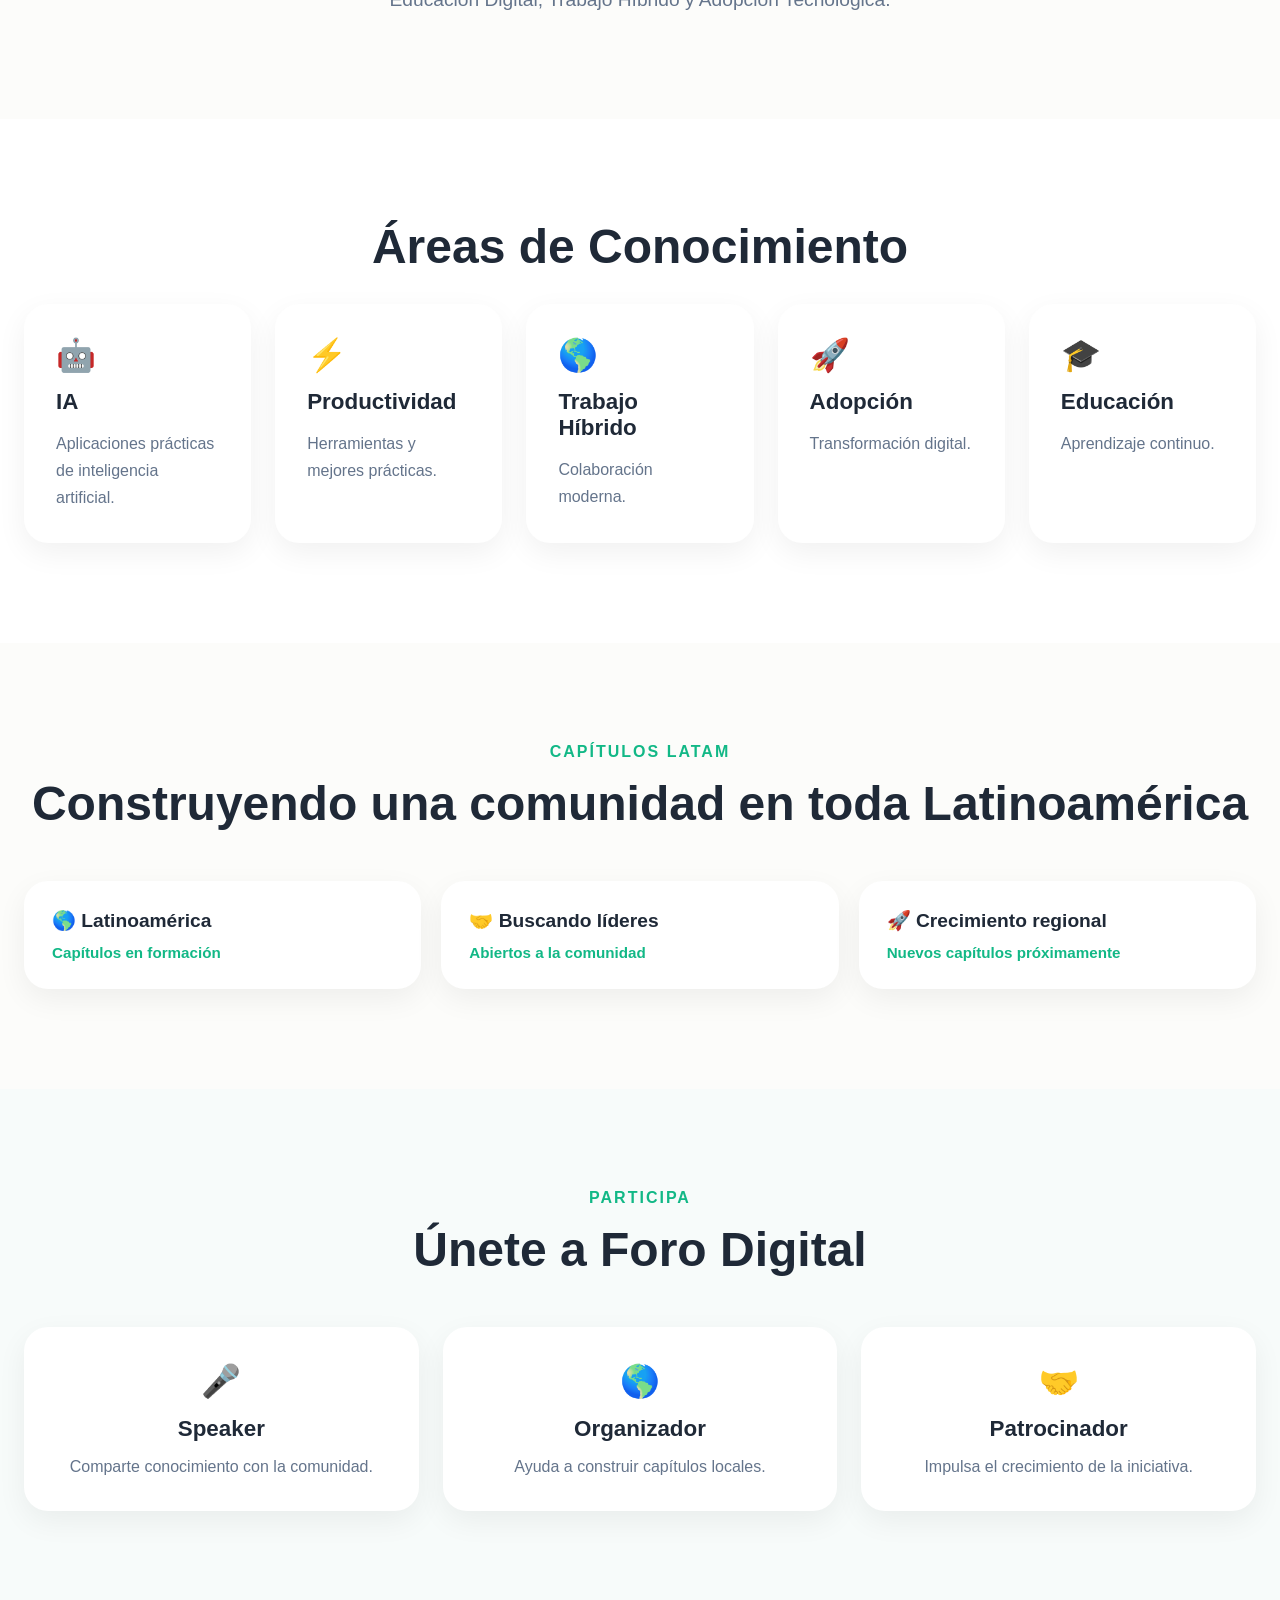
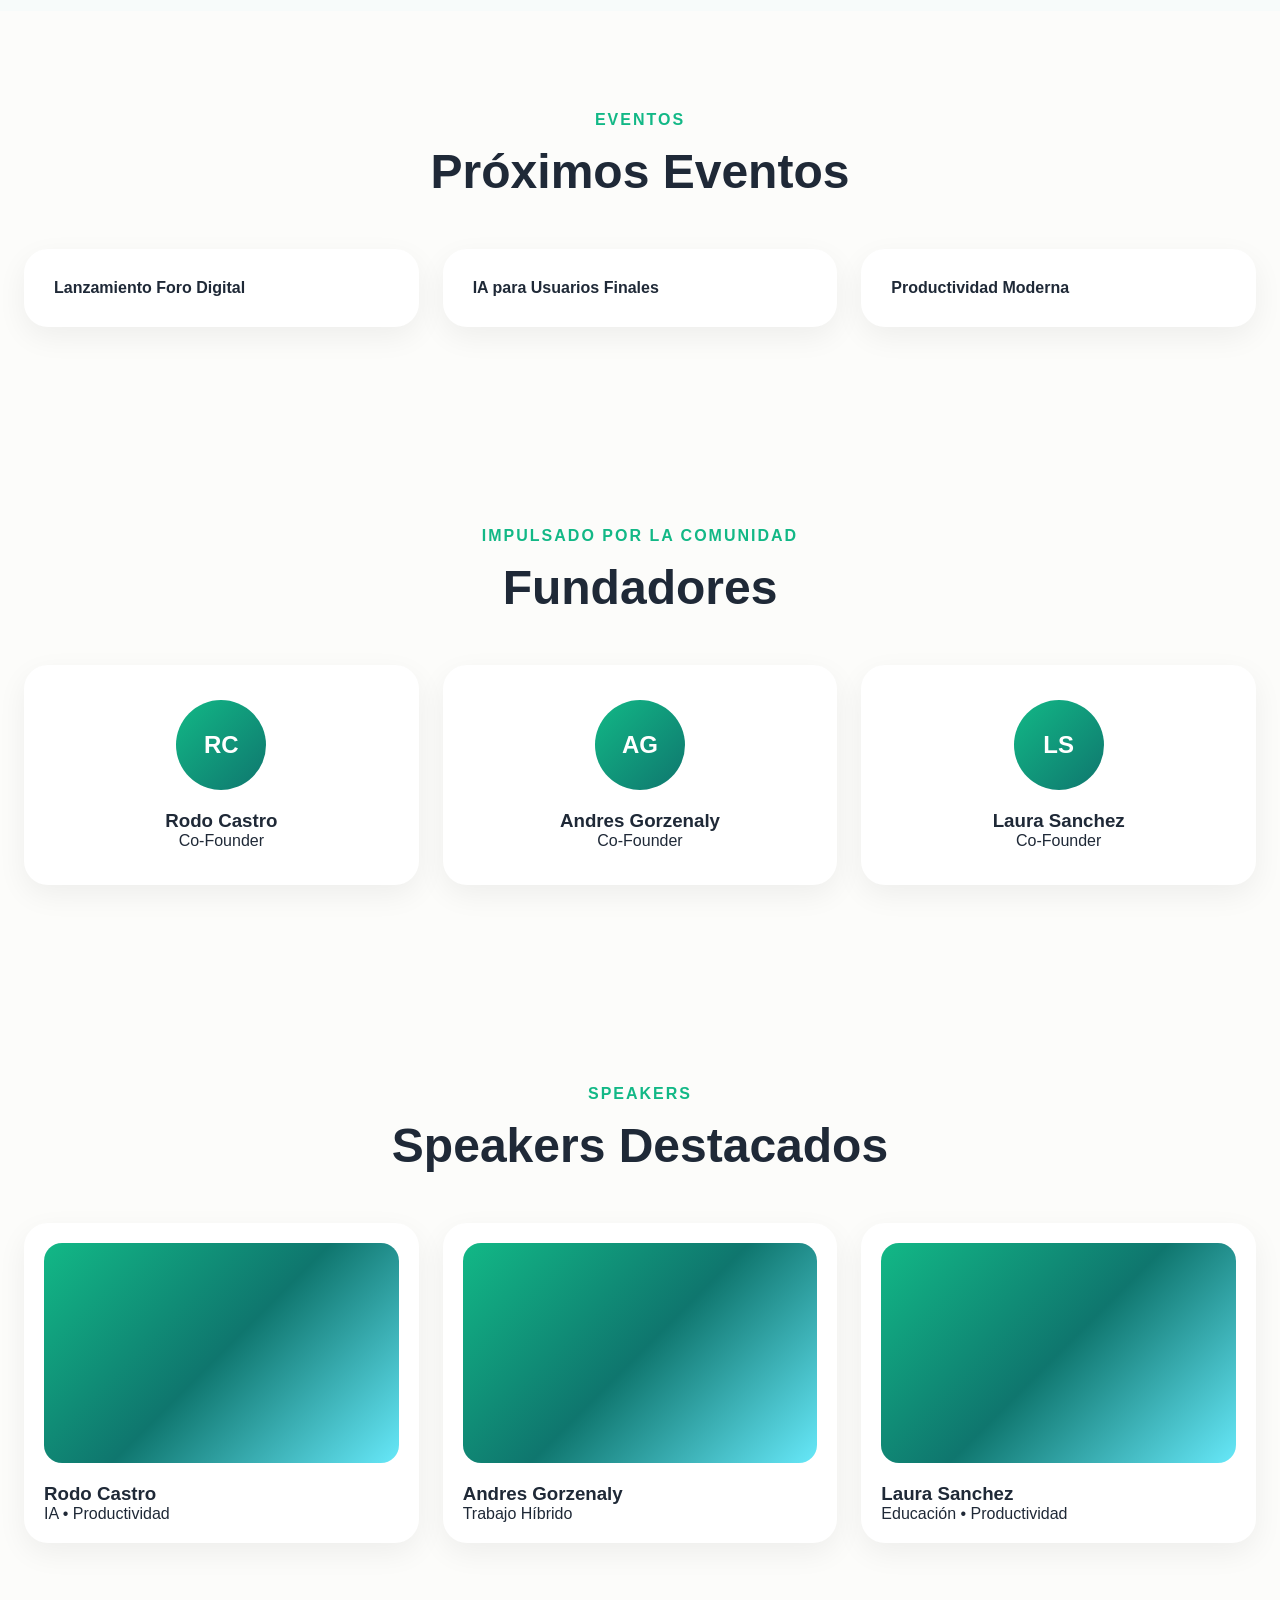
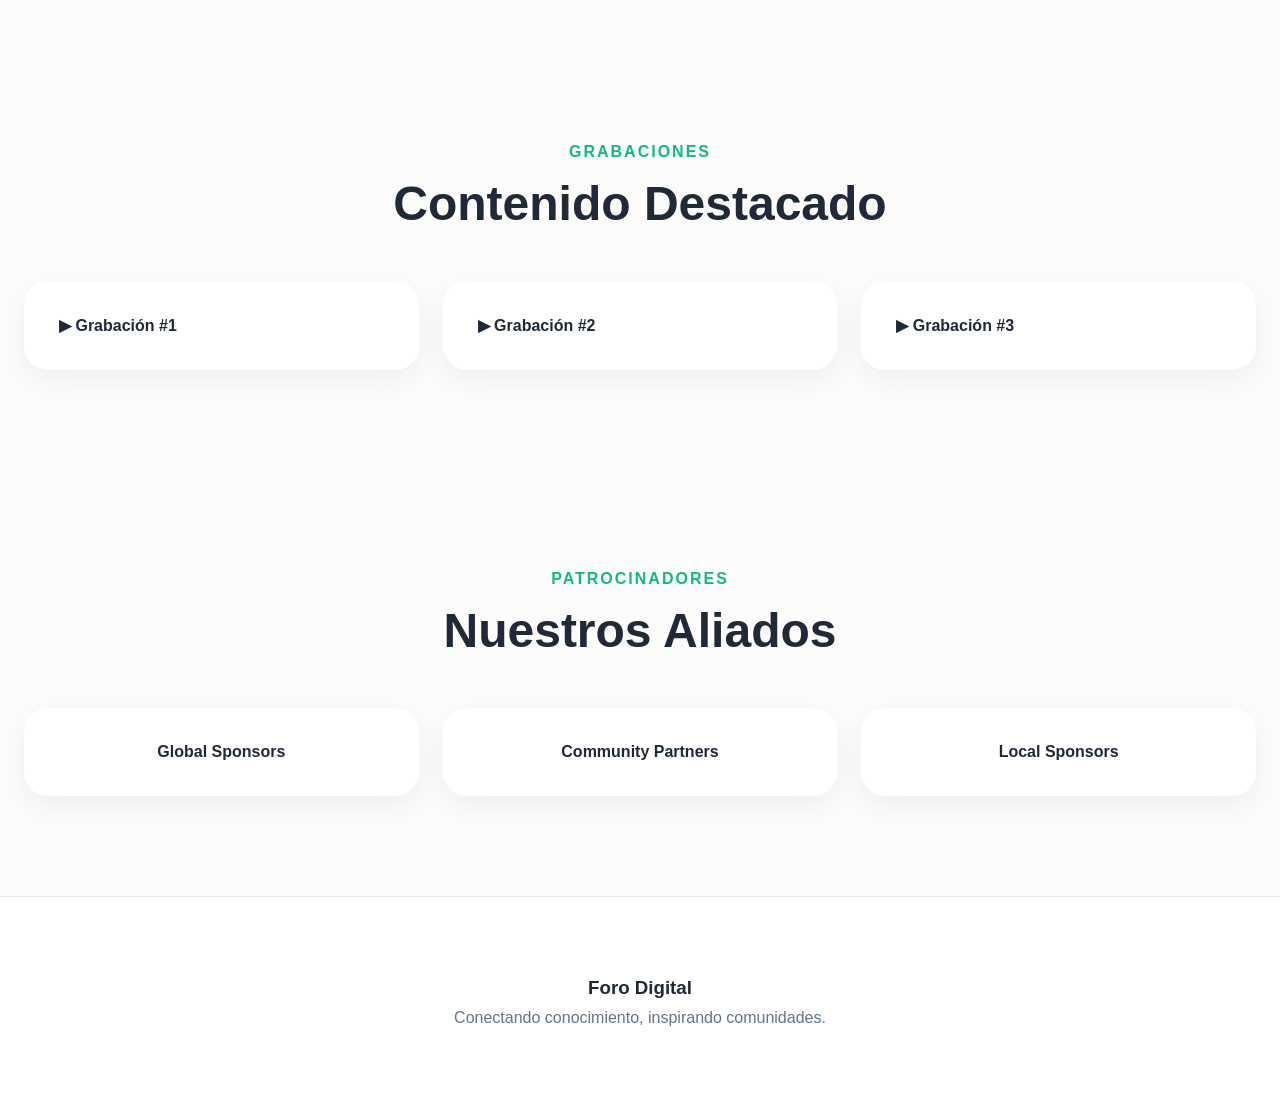
==== commit 7576a2b8: "Update index.html" ====
--- a/index.html
+++ b/index.html
@@ -95,67 +95,100 @@
 Explorar Comunidad
 </a>
 
-<a href="#eventos" class="btn-secondary">
-Próximos Eventos
+<a href="#participa" class="btn-secondary">
+Participar
 </a>
 
 </div>
 
-<div class="stats">
-
-<div class="stat-card">
-
-<div class="stat-number">0</div>
-
-<div class="stat-label">
-Países
-</div>
-
-</div>
-
-<div class="stat-card">
-
-<div class="stat-number">0</div>
-
-<div class="stat-label">
-Eventos
-</div>
-
-</div>
-
-<div class="stat-card">
-
-<div class="stat-number">0</div>
-
-<div class="stat-label">
-Speakers
-</div>
-
-</div>
-
-<div class="stat-card">
-
-<div class="stat-number">0</div>
-
-<div class="stat-label">
-Asistentes
-</div>
-
-</div>
-
-</div>
-
-<div class="map-hero-placeholder">
-
-<div class="map-label">
-
-MAPA LATAM INTERACTIVO
-
-</div>
-
-<div class="map-note">
-
-En el siguiente bloque sustituiremos esta área por el SVG real de Latinoamérica.
+<div class="aspiration-grid">
+
+<div class="aspiration-card">
+🌎
+<h3>Comunidad LATAM</h3>
+<p>Construyendo una red regional de colaboración.</p>
+</div>
+
+<div class="aspiration-card">
+🤝
+<h3>Buscando Líderes</h3>
+<p>Abriendo capítulos en toda Latinoamérica.</p>
+</div>
+
+<div class="aspiration-card">
+🎤
+<h3>Próximos Speakers</h3>
+<p>Compartiendo conocimiento práctico.</p>
+</div>
+
+<div class="aspiration-card">
+🚀
+<h3>Capítulos en Formación</h3>
+<p>Impulsando nuevas comunidades locales.</p>
+</div>
+
+</div>
+
+<div class="latam-layout">
+
+<div class="latam-map-wrapper">
+
+<object
+id="latam-svg"
+type="image/svg+xml"
+data="latam.svg">
+</object>
+
+</div>
+
+<div class="country-panel">
+
+<div class="country-tag">
+CAPÍTULO LATAM
+</div>
+
+<h3 id="country-name">
+Selecciona un país
+</h3>
+
+<p id="country-status">
+
+Haz clic sobre cualquier país para conocer el estado de su capítulo.
+
+</p>
+
+<div class="country-metrics">
+
+<div class="metric-box">
+
+<strong id="country-speakers">
+0
+</strong>
+
+<span>Speakers</span>
+
+</div>
+
+<div class="metric-box">
+
+<strong id="country-events">
+0
+</strong>
+
+<span>Eventos</span>
+
+</div>
+
+</div>
+
+<a
+href="#participa"
+id="country-cta"
+class="country-cta">
+
+Quiero liderar este capítulo
+
+</a>
 
 </div>
 
@@ -248,28 +281,18 @@
 <div class="chapter-grid">
 
 <div class="chapter-card">
-🇲🇽 México
-<span>Buscando líder</span>
+🌎 Latinoamérica
+<span>Capítulos en formación</span>
 </div>
 
 <div class="chapter-card">
-🇨🇴 Colombia
-<span>Buscando líder</span>
+🤝 Buscando líderes
+<span>Abiertos a la comunidad</span>
 </div>
 
 <div class="chapter-card">
-🇨🇱 Chile
-<span>Buscando líder</span>
-</div>
-
-<div class="chapter-card">
-🇦🇷 Argentina
-<span>Buscando líder</span>
-</div>
-
-<div class="chapter-card">
-🇵🇪 Perú
-<span>Buscando líder</span>
+🚀 Crecimiento regional
+<span>Nuevos capítulos próximamente</span>
 </div>
 
 </div>
@@ -375,33 +398,21 @@
 <div class="founders-grid">
 
 <div class="founder-card">
-
 <div class="avatar">RC</div>
-
 <h3>Rodo Castro</h3>
-
 <p>Co-Founder</p>
-
 </div>
 
 <div class="founder-card">
-
 <div class="avatar">AG</div>
-
 <h3>Andres Gorzenaly</h3>
-
 <p>Co-Founder</p>
-
 </div>
 
 <div class="founder-card">
-
 <div class="avatar">LS</div>
-
 <h3>Laura Sanchez</h3>
-
 <p>Co-Founder</p>
-
 </div>
 
 </div>
@@ -429,33 +440,21 @@
 <div class="speaker-grid">
 
 <div class="speaker-card">
-
 <div class="speaker-image"></div>
-
 <h3>Rodo Castro</h3>
-
 <p>IA • Productividad</p>
-
 </div>
 
 <div class="speaker-card">
-
 <div class="speaker-image"></div>
-
 <h3>Andres Gorzenaly</h3>
-
 <p>Trabajo Híbrido</p>
-
 </div>
 
 <div class="speaker-card">
-
 <div class="speaker-image"></div>
-
 <h3>Laura Sanchez</h3>
-
 <p>Educación • Productividad</p>
-
 </div>
 
 </div>
--- a/styles.css
+++ b/styles.css
@@ -11,6 +11,16 @@
 --text:#1F2937;
 --muted:#64748B;
 
+--border:#E5E7EB;
+
+--shadow:
+0 10px 30px rgba(0,0,0,.06);
+
+--shadow-lg:
+0 20px 60px rgba(0,0,0,.08);
+
+--radius:24px;
+
 }
 
 *{
@@ -19,6 +29,10 @@
 box-sizing:border-box;
 }
 
+html{
+scroll-behavior:smooth;
+}
+
 body{
 
 font-family:'Inter',sans-serif;
@@ -27,11 +41,13 @@
 
 color:var(--text);
 
+overflow-x:hidden;
+
 }
 
 .container{
 
-max-width:1200px;
+max-width:1280px;
 
 margin:auto;
 
@@ -49,19 +65,23 @@
 
 }
 
+/* ------------------- */
+/* HEADER */
+/* ------------------- */
+
 .header{
 
 position:sticky;
 
 top:0;
 
-z-index:999;
+z-index:9999;
 
 background:rgba(252,252,250,.92);
 
-backdrop-filter:blur(12px);
-
-border-bottom:1px solid #eee;
+backdrop-filter:blur(14px);
+
+border-bottom:1px solid var(--border);
 
 }
 
@@ -73,7 +93,7 @@
 
 align-items:center;
 
-padding:20px 0;
+padding:18px 0;
 
 }
 
@@ -93,15 +113,15 @@
 
 .logo-icon{
 
-width:52px;
-height:52px;
+width:54px;
+height:54px;
 
 display:flex;
 
 align-items:center;
 justify-content:center;
 
-border-radius:16px;
+border-radius:18px;
 
 background:
 linear-gradient(
@@ -112,6 +132,8 @@
 
 font-size:24px;
 
+box-shadow:var(--shadow);
+
 }
 
 .logo-title{
@@ -128,13 +150,15 @@
 
 color:var(--muted);
 
+letter-spacing:2px;
+
 }
 
 .menu{
 
 display:flex;
 
-gap:30px;
+gap:32px;
 
 }
 
@@ -146,27 +170,80 @@
 
 font-weight:500;
 
+position:relative;
+
+transition:.3s;
+
+}
+
+.menu a:hover{
+
+color:var(--primary);
+
+}
+
+.menu a::after{
+
+content:'';
+
+position:absolute;
+
+left:0;
+bottom:-6px;
+
+width:0;
+height:3px;
+
+border-radius:999px;
+
+background:var(--primary);
+
+transition:.3s;
+
+}
+
+.menu a:hover::after{
+
+width:100%;
+
 }
 
 .nav-button{
 
 background:var(--primary);
 
+color:white;
+
+text-decoration:none;
+
 padding:12px 18px;
 
-border-radius:12px;
-
-color:white;
-
-text-decoration:none;
-
-font-weight:600;
-
-}
+border-radius:14px;
+
+font-weight:700;
+
+transition:.3s;
+
+}
+
+.nav-button:hover{
+
+transform:translateY(-2px);
+
+}
+
+/* ------------------- */
+/* HERO */
+/* ------------------- */
 
 .hero{
 
-padding:120px 0;
+position:relative;
+
+padding-top:120px;
+padding-bottom:120px;
+
+overflow:hidden;
 
 background:
 linear-gradient(
@@ -175,23 +252,52 @@
 #F2F7F5
 );
 
+}
+
+.hero-overlay{
+
+position:absolute;
+
+inset:0;
+
+background:
+radial-gradient(
+circle at top center,
+rgba(18,184,134,.12),
+transparent 60%
+);
+
+pointer-events:none;
+
+}
+
+.hero-content{
+
+position:relative;
+
+z-index:2;
+
 text-align:center;
 
 }
 
 .hero-badge{
 
-display:inline-block;
-
-padding:10px 18px;
+display:inline-flex;
+
+align-items:center;
+
+gap:8px;
+
+padding:12px 20px;
 
 border-radius:999px;
 
-background:#E7F9F3;
+background:#E8FBF4;
 
 color:var(--secondary);
 
-font-weight:600;
+font-weight:700;
 
 margin-bottom:30px;
 
@@ -199,141 +305,267 @@
 
 .hero h1{
 
-font-size:clamp(3rem,8vw,6rem);
-
-line-height:1;
-
-max-width:1000px;
+font-size:clamp(3rem,7vw,6.2rem);
+
+line-height:.95;
+
+max-width:1100px;
 
 margin:auto;
 
+font-weight:900;
+
+letter-spacing:-2px;
+
 }
 
 .hero-text{
 
+font-size:1.25rem;
+
+line-height:1.8;
+
+max-width:850px;
+
+margin:30px auto;
+
+color:var(--muted);
+
+}
+
+.hero-buttons{
+
+display:flex;
+
+justify-content:center;
+
+gap:16px;
+
+flex-wrap:wrap;
+
+margin-top:30px;
+
+}
+
+.btn-primary{
+
+background:var(--primary);
+
+color:white;
+
+padding:16px 26px;
+
+border-radius:16px;
+
+text-decoration:none;
+
+font-weight:700;
+
+transition:.3s;
+
+}
+
+.btn-primary:hover{
+
+transform:translateY(-3px);
+
+}
+
+.btn-secondary{
+
+padding:16px 26px;
+
+border-radius:16px;
+
+border:2px solid var(--primary);
+
+color:var(--primary);
+
+text-decoration:none;
+
+font-weight:700;
+
+transition:.3s;
+
+}
+
+.btn-secondary:hover{
+
+background:white;
+
+}
+
+/* ------------------- */
+/* STATS */
+/* ------------------- */
+
+.stats{
+
+display:grid;
+
+grid-template-columns:
+repeat(4,1fr);
+
+gap:20px;
+
+margin-top:60px;
+
+}
+
+.stat-card{
+
+background:white;
+
+padding:28px;
+
+border-radius:24px;
+
+box-shadow:var(--shadow);
+
+}
+
+.stat-number{
+
+font-size:3rem;
+
+font-weight:900;
+
+color:var(--primary);
+
+}
+
+.stat-label{
+
+margin-top:8px;
+
+color:var(--muted);
+
+}
+
+/* ------------------- */
+/* MAP PLACEHOLDER */
+/* ------------------- */
+
+.map-hero-placeholder{
+
+margin-top:70px;
+
+height:520px;
+
+border-radius:36px;
+
+background:
+linear-gradient(
+135deg,
+#E7FFF5,
+#DFFAF2,
+#F5FFFD
+);
+
+border:2px dashed rgba(18,184,134,.4);
+
+display:flex;
+
+flex-direction:column;
+
+align-items:center;
+justify-content:center;
+
+box-shadow:var(--shadow-lg);
+
+}
+
+.map-label{
+
+font-size:2.2rem;
+
+font-weight:900;
+
+color:var(--secondary);
+
+}
+
+.map-note{
+
+margin-top:12px;
+
+color:var(--muted);
+
+}
+
+/* ------------------- */
+/* SECTIONS */
+/* ------------------- */
+
+section{
+
+padding:100px 0;
+
+}
+
+h2{
+
+font-size:3rem;
+
+text-align:center;
+
+margin-bottom:30px;
+
+}
+
+.section-header{
+
+text-align:center;
+
+margin-bottom:50px;
+
+}
+
+.section-tag{
+
+color:var(--primary);
+
+font-weight:800;
+
+letter-spacing:2px;
+
+margin-bottom:15px;
+
+}
+
+.section-header p{
+
+max-width:700px;
+
+margin:auto;
+
+color:var(--muted);
+
+line-height:1.8;
+
+}
+
+/* ------------------- */
+/* ABOUT */
+/* ------------------- */
+
+.about p{
+
 font-size:1.2rem;
 
-line-height:1.8;
-
-max-width:800px;
-
-margin:30px auto;
+line-height:1.9;
 
 color:var(--muted);
 
 }
 
-.hero-buttons{
-
-display:flex;
-
-justify-content:center;
-
-gap:20px;
-
-flex-wrap:wrap;
-
-margin-top:30px;
-
-}
-
-.btn-primary{
-
-background:var(--primary);
-
-padding:16px 24px;
-
-border-radius:14px;
-
-text-decoration:none;
-
-color:white;
-
-font-weight:700;
-
-}
-
-.btn-secondary{
-
-border:2px solid var(--primary);
-
-padding:16px 24px;
-
-border-radius:14px;
-
-text-decoration:none;
-
-color:var(--primary);
-
-font-weight:700;
-
-}
-
-.stats{
-
-display:grid;
-
-grid-template-columns:
-repeat(auto-fit,minmax(180px,1fr));
-
-gap:20px;
-
-margin-top:60px;
-
-}
-
-.stat-card{
+/* ------------------- */
+/* TOPICS */
+/* ------------------- */
+
+.topics{
 
 background:white;
-
-padding:30px;
-
-border-radius:24px;
-
-box-shadow:
-0 10px 30px rgba(0,0,0,.05);
-
-}
-
-.stat-number{
-
-font-size:3rem;
-
-font-weight:800;
-
-color:var(--primary);
-
-}
-
-.stat-label{
-
-color:var(--muted);
-
-}
-
-section{
-
-padding:100px 0;
-
-}
-
-h2{
-
-font-size:3rem;
-
-margin-bottom:30px;
-
-text-align:center;
-
-}
-
-.about p{
-
-font-size:1.2rem;
-
-line-height:1.8;
-
-color:var(--muted);
 
 }
 
@@ -344,75 +576,200 @@
 grid-template-columns:
 repeat(auto-fit,minmax(220px,1fr));
 
-gap:25px;
-
-margin-top:50px;
+gap:24px;
 
 }
 
 .topic-card{
 
+background:var(--surface);
+
+padding:32px;
+
+border-radius:24px;
+
+box-shadow:var(--shadow);
+
+transition:.3s;
+
+}
+
+.topic-card:hover{
+
+transform:translateY(-8px);
+
+}
+
+.topic-card{
+
+font-size:2rem;
+
+}
+
+.topic-card h3{
+
+font-size:1.4rem;
+
+margin:15px 0;
+
+}
+
+.topic-card p{
+
+font-size:1rem;
+
+color:var(--muted);
+
+line-height:1.7;
+
+}
+
+/* ------------------- */
+/* CHAPTERS */
+/* ------------------- */
+
+.chapter-grid{
+
+display:grid;
+
+grid-template-columns:
+repeat(auto-fit,minmax(220px,1fr));
+
+gap:20px;
+
+}
+
+.chapter-card{
+
 background:white;
 
+padding:28px;
+
+border-radius:24px;
+
+box-shadow:var(--shadow);
+
+font-size:1.2rem;
+
+font-weight:700;
+
+display:flex;
+
+flex-direction:column;
+
+gap:12px;
+
+}
+
+.chapter-card span{
+
+font-size:.95rem;
+
+color:var(--primary);
+
+}
+
+/* ------------------- */
+/* PARTICIPA */
+/* ------------------- */
+
+.participa{
+
+background:#F7FBFA;
+
+}
+
+.participa-grid{
+
+display:grid;
+
+grid-template-columns:
+repeat(auto-fit,minmax(280px,1fr));
+
+gap:24px;
+
+}
+
+.participa-card{
+
+background:white;
+
+padding:35px;
+
+border-radius:24px;
+
+box-shadow:var(--shadow);
+
+text-align:center;
+
+font-size:2rem;
+
+transition:.3s;
+
+}
+
+.participa-card:hover{
+
+transform:translateY(-8px);
+
+}
+
+.participa-card h3{
+
+font-size:1.4rem;
+
+margin:16px 0;
+
+}
+
+.participa-card p{
+
+font-size:1rem;
+
+color:var(--muted);
+
+}
+
+/* ------------------- */
+/* EVENTS */
+/* ------------------- */
+
+.event-grid{
+
+display:grid;
+
+grid-template-columns:
+repeat(auto-fit,minmax(280px,1fr));
+
+gap:24px;
+
+}
+
+.event-card{
+
+background:white;
+
 padding:30px;
 
 border-radius:24px;
 
-box-shadow:
-0 10px 30px rgba(0,0,0,.05);
+box-shadow:var(--shadow);
+
+font-weight:700;
 
 transition:.3s;
 
 }
 
-.topic-card:hover{
-
-transform:
-translateY(-8px);
-
-}
-
-.topic-card span{
-
-font-size:2rem;
-
-display:block;
-
-margin-bottom:15px;
-
-}
-
-.topic-card h3{
-
-margin-bottom:10px;
-
-}
-
-.topic-card p{
-
-color:var(--muted);
-
-}
-
-.section-header{
-
-text-align:center;
-
-margin-bottom:50px;
-
-}
-
-.section-tag{
-
-color:var(--primary);
-
-font-weight:700;
-
-letter-spacing:2px;
-
-margin-bottom:15px;
-
-}
+.event-card:hover{
+
+transform:translateY(-8px);
+
+}
+
+/* ------------------- */
+/* FOUNDERS */
+/* ------------------- */
 
 .founders-grid{
 
@@ -421,7 +778,7 @@
 grid-template-columns:
 repeat(auto-fit,minmax(260px,1fr));
 
-gap:25px;
+gap:24px;
 
 }
 
@@ -435,8 +792,7 @@
 
 text-align:center;
 
-box-shadow:
-0 10px 30px rgba(0,0,0,.05);
+box-shadow:var(--shadow);
 
 }
 
@@ -455,6 +811,12 @@
 
 align-items:center;
 justify-content:center;
+
+font-weight:900;
+
+font-size:24px;
+
+color:white;
 
 background:
 linear-gradient(
@@ -463,13 +825,116 @@
 var(--secondary)
 );
 
-color:white;
-
-font-weight:800;
-
-font-size:24px;
-
-}
+}
+
+/* ------------------- */
+/* SPEAKERS */
+/* ------------------- */
+
+.speaker-grid{
+
+display:grid;
+
+grid-template-columns:
+repeat(auto-fit,minmax(320px,1fr));
+
+gap:24px;
+
+}
+
+.speaker-card{
+
+background:white;
+
+padding:20px;
+
+border-radius:24px;
+
+box-shadow:var(--shadow);
+
+}
+
+.speaker-image{
+
+height:220px;
+
+border-radius:18px;
+
+margin-bottom:20px;
+
+background:
+linear-gradient(
+135deg,
+var(--primary),
+var(--secondary),
+var(--highlight)
+);
+
+}
+
+/* ------------------- */
+/* RECORDINGS */
+/* ------------------- */
+
+.recording-grid{
+
+display:grid;
+
+grid-template-columns:
+repeat(auto-fit,minmax(320px,1fr));
+
+gap:24px;
+
+}
+
+.recording-card{
+
+background:white;
+
+padding:35px;
+
+border-radius:24px;
+
+box-shadow:var(--shadow);
+
+font-weight:700;
+
+}
+
+/* ------------------- */
+/* SPONSORS */
+/* ------------------- */
+
+.sponsor-grid{
+
+display:grid;
+
+grid-template-columns:
+repeat(auto-fit,minmax(280px,1fr));
+
+gap:24px;
+
+}
+
+.sponsor-card{
+
+background:white;
+
+padding:35px;
+
+border-radius:24px;
+
+box-shadow:var(--shadow);
+
+text-align:center;
+
+font-weight:700;
+
+}
+
+/* ------------------- */
+/* FOOTER */
+/* ------------------- */
 
 footer{
 
@@ -477,10 +942,10 @@
 
 text-align:center;
 
-border-top:1px solid #eee;
-
 background:white;
 
+border-top:1px solid var(--border);
+
 }
 
 footer p{
@@ -490,6 +955,10 @@
 color:var(--muted);
 
 }
+
+/* ------------------- */
+/* RESPONSIVE */
+/* ------------------- */
 
 @media(max-width:900px){
 
@@ -501,8 +970,34 @@
 display:none;
 }
 
+.stats{
+grid-template-columns:
+repeat(2,1fr);
+}
+
 h2{
-font-size:2rem;
-}
-
-}
+font-size:2.2rem;
+}
+
+.map-hero-placeholder{
+height:380px;
+}
+
+}
+
+@media(max-width:600px){
+
+.stats{
+grid-template-columns:1fr;
+}
+
+.hero{
+padding-top:90px;
+padding-bottom:90px;
+}
+
+.hero h1{
+font-size:3rem;
+}
+
+}
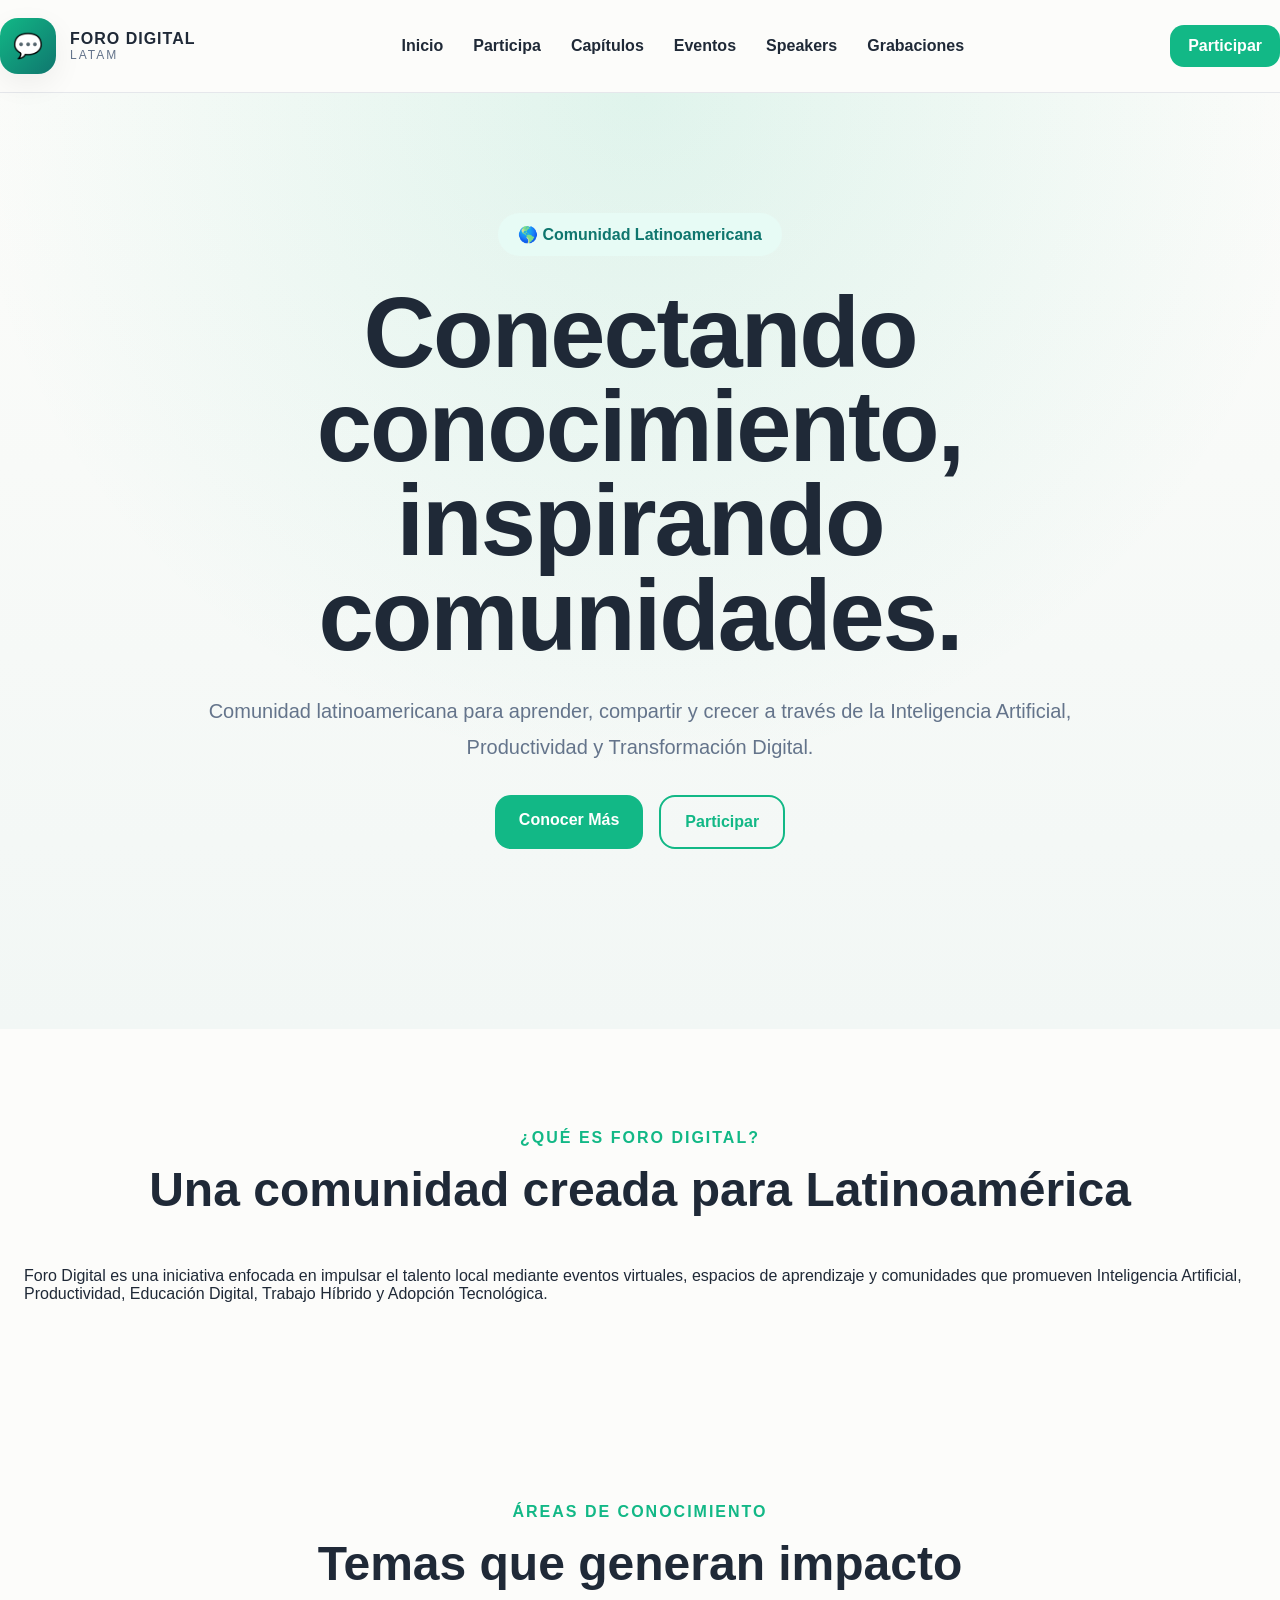
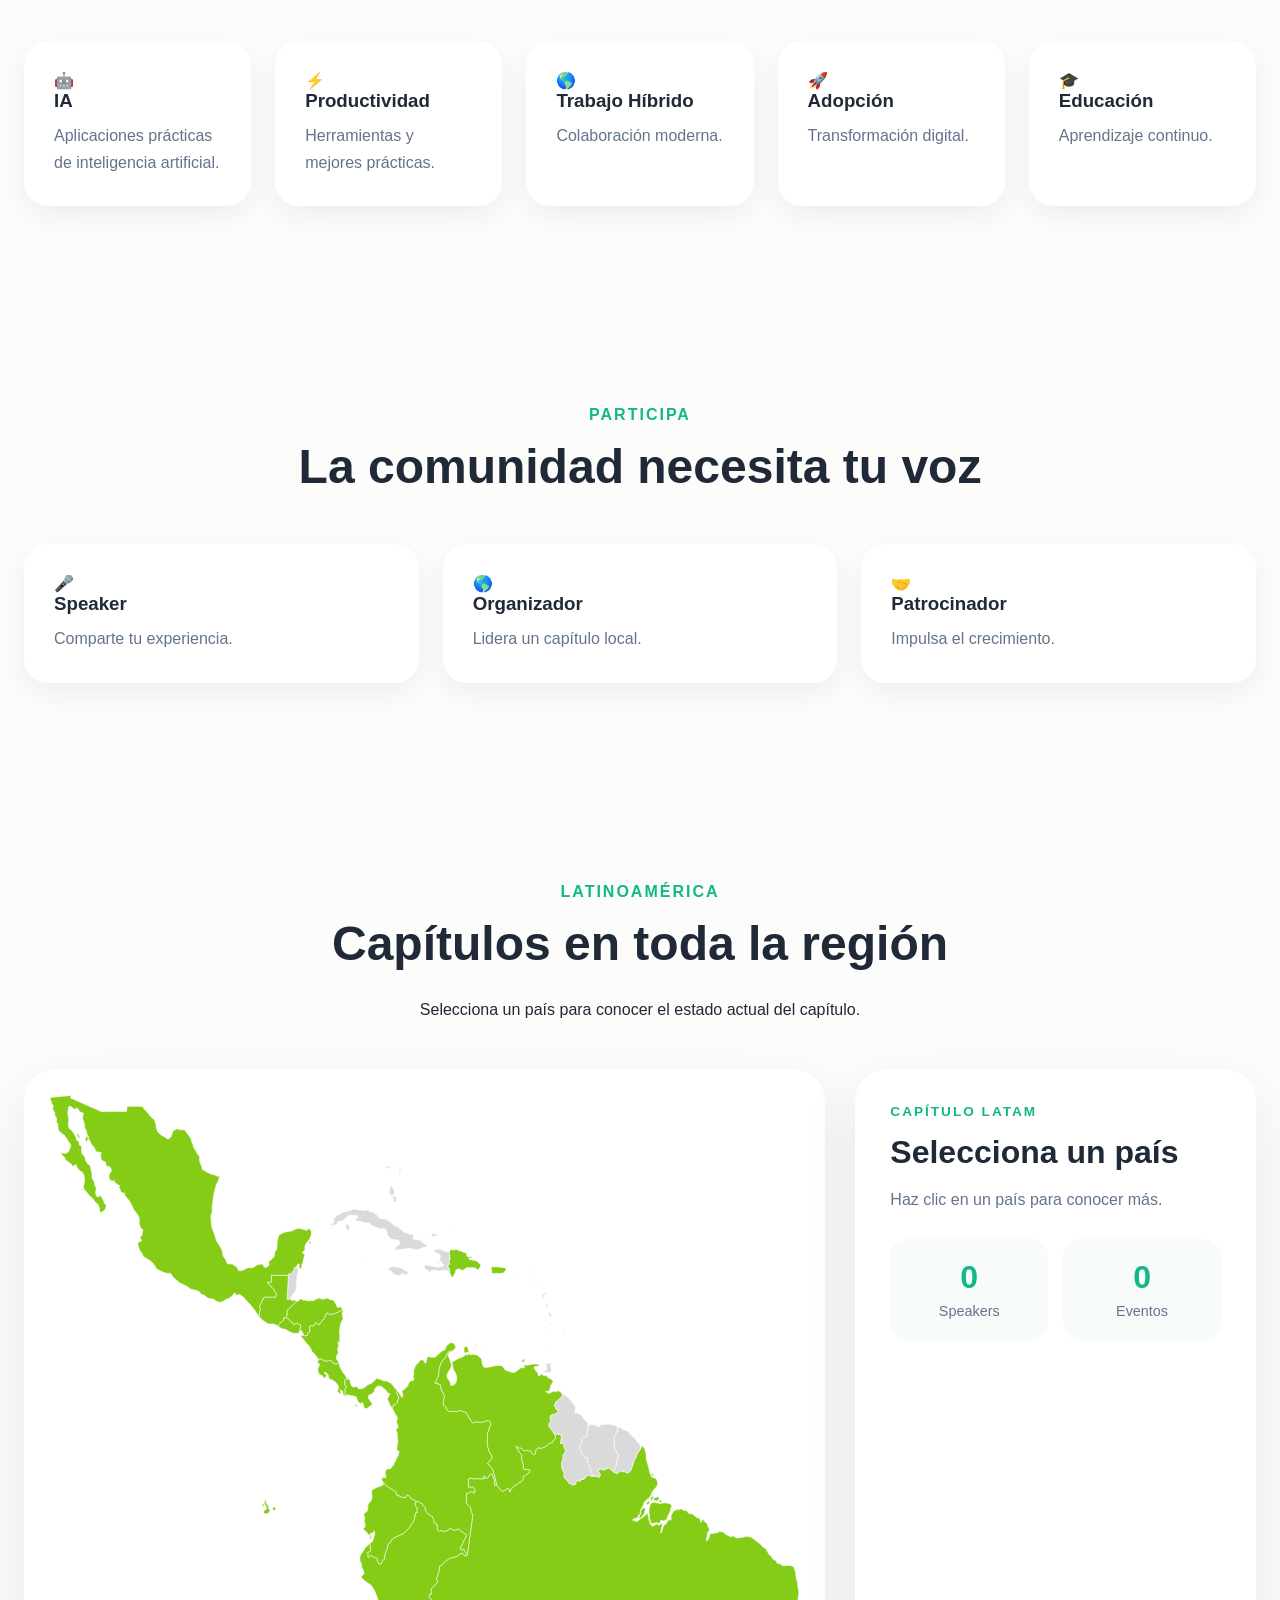
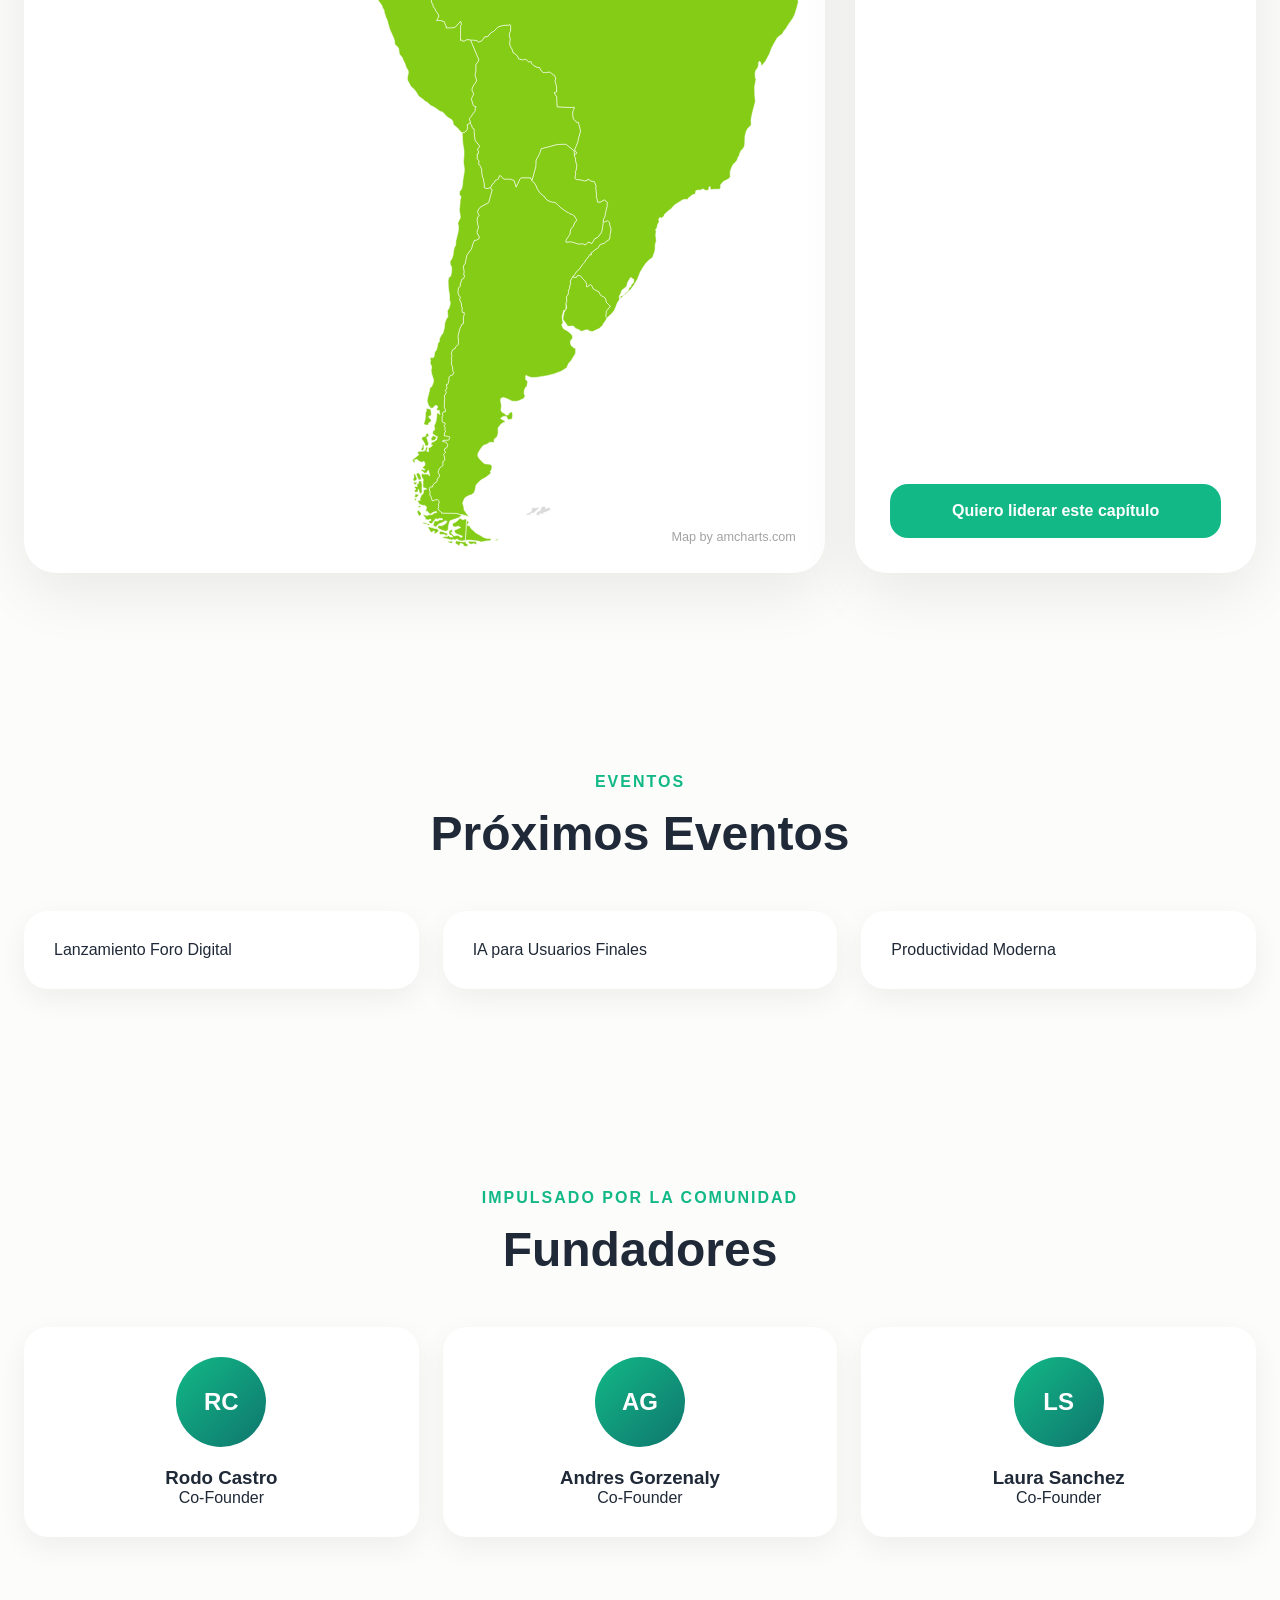
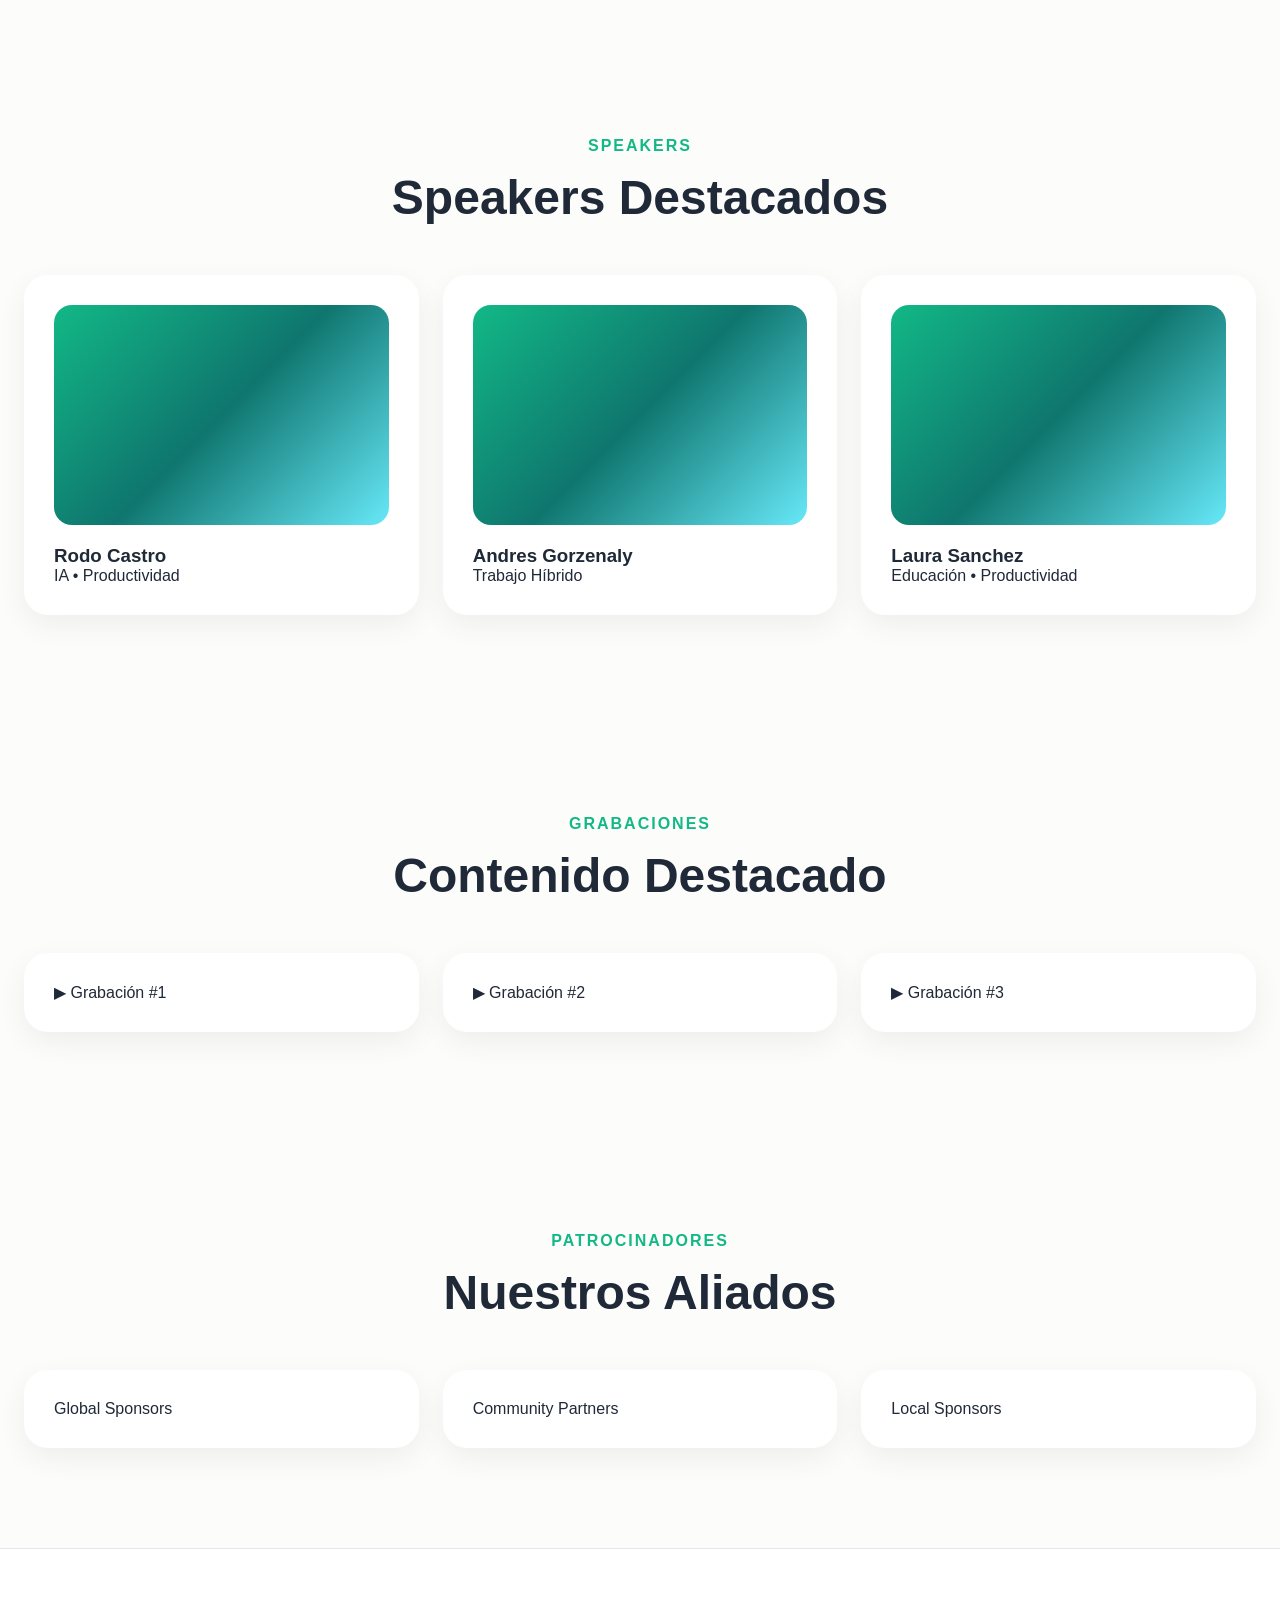
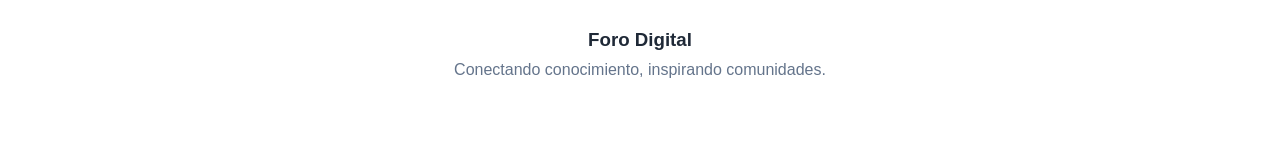
==== commit d8dd034c: "Update index.html" ====
--- a/index.html
+++ b/index.html
@@ -46,11 +46,11 @@
 <nav class="menu">
 
 <a href="#inicio">Inicio</a>
-<a href="#capitulos">Capítulos</a>
+<a href="#participa">Participa</a>
+<a href="#mapa">Capítulos</a>
 <a href="#eventos">Eventos</a>
 <a href="#speakers">Speakers</a>
 <a href="#grabaciones">Grabaciones</a>
-<a href="#participa">Participa</a>
 
 </nav>
 
@@ -62,6 +62,8 @@
 
 </header>
 
+<!-- HERO -->
+
 <section id="inicio" class="hero">
 
 <div class="hero-overlay"></div>
@@ -91,8 +93,8 @@
 
 <div class="hero-buttons">
 
-<a href="#capitulos" class="btn-primary">
-Explorar Comunidad
+<a href="#que-es" class="btn-primary">
+Conocer Más
 </a>
 
 <a href="#participa" class="btn-secondary">
@@ -101,128 +103,55 @@
 
 </div>
 
-<div class="aspiration-grid">
-
-<div class="aspiration-card">
-🌎
-<h3>Comunidad LATAM</h3>
-<p>Construyendo una red regional de colaboración.</p>
-</div>
-
-<div class="aspiration-card">
-🤝
-<h3>Buscando Líderes</h3>
-<p>Abriendo capítulos en toda Latinoamérica.</p>
-</div>
-
-<div class="aspiration-card">
-🎤
-<h3>Próximos Speakers</h3>
-<p>Compartiendo conocimiento práctico.</p>
-</div>
-
-<div class="aspiration-card">
-🚀
-<h3>Capítulos en Formación</h3>
-<p>Impulsando nuevas comunidades locales.</p>
-</div>
-
-</div>
-
-<div class="latam-layout">
-
-<div class="latam-map-wrapper">
-
-<object
-id="latam-svg"
-type="image/svg+xml"
-data="latam.svg">
-</object>
-
-</div>
-
-<div class="country-panel">
-
-<div class="country-tag">
-CAPÍTULO LATAM
-</div>
-
-<h3 id="country-name">
-Selecciona un país
-</h3>
-
-<p id="country-status">
-
-Haz clic sobre cualquier país para conocer el estado de su capítulo.
+</div>
+
+</section>
+
+<!-- QUE ES -->
+
+<section id="que-es" class="about">
+
+<div class="container narrow">
+
+<div class="section-header">
+
+<div class="section-tag">
+¿QUÉ ES FORO DIGITAL?
+</div>
+
+<h2>
+Una comunidad creada para Latinoamérica
+</h2>
+
+</div>
+
+<p>
+
+Foro Digital es una iniciativa enfocada en impulsar el talento local mediante eventos virtuales, espacios de aprendizaje y comunidades que promueven Inteligencia Artificial, Productividad, Educación Digital, Trabajo Híbrido y Adopción Tecnológica.
 
 </p>
 
-<div class="country-metrics">
-
-<div class="metric-box">
-
-<strong id="country-speakers">
-0
-</strong>
-
-<span>Speakers</span>
-
-</div>
-
-<div class="metric-box">
-
-<strong id="country-events">
-0
-</strong>
-
-<span>Eventos</span>
-
-</div>
-
-</div>
-
-<a
-href="#participa"
-id="country-cta"
-class="country-cta">
-
-Quiero liderar este capítulo
-
-</a>
-
-</div>
-
-</div>
-
-</div>
-
-</section>
-
-<section class="about">
-
-<div class="container narrow">
-
-<h2>
-¿Qué es Foro Digital?
-</h2>
-
-<p>
-
-Foro Digital es una iniciativa latinoamericana que busca impulsar el talento local mediante eventos virtuales, espacios de aprendizaje y comunidades enfocadas en Inteligencia Artificial, Productividad, Educación Digital, Trabajo Híbrido y Adopción Tecnológica.
-
-</p>
-
-</div>
-
-</section>
+</div>
+
+</section>
+
+<!-- AREAS -->
 
 <section class="topics">
 
 <div class="container">
 
-<h2>
-Áreas de Conocimiento
-</h2>
+<div class="section-header">
+
+<div class="section-tag">
+ÁREAS DE CONOCIMIENTO
+</div>
+
+<h2>
+Temas que generan impacto
+</h2>
+
+</div>
 
 <div class="topics-grid">
 
@@ -262,44 +191,7 @@
 
 </section>
 
-<section id="capitulos" class="chapters">
-
-<div class="container">
-
-<div class="section-header">
-
-<div class="section-tag">
-CAPÍTULOS LATAM
-</div>
-
-<h2>
-Construyendo una comunidad en toda Latinoamérica
-</h2>
-
-</div>
-
-<div class="chapter-grid">
-
-<div class="chapter-card">
-🌎 Latinoamérica
-<span>Capítulos en formación</span>
-</div>
-
-<div class="chapter-card">
-🤝 Buscando líderes
-<span>Abiertos a la comunidad</span>
-</div>
-
-<div class="chapter-card">
-🚀 Crecimiento regional
-<span>Nuevos capítulos próximamente</span>
-</div>
-
-</div>
-
-</div>
-
-</section>
+<!-- PARTICIPA -->
 
 <section id="participa" class="participa">
 
@@ -312,7 +204,7 @@
 </div>
 
 <h2>
-Únete a Foro Digital
+La comunidad necesita tu voz
 </h2>
 
 </div>
@@ -322,26 +214,105 @@
 <div class="participa-card">
 🎤
 <h3>Speaker</h3>
-<p>Comparte conocimiento con la comunidad.</p>
+<p>Comparte tu experiencia.</p>
 </div>
 
 <div class="participa-card">
 🌎
 <h3>Organizador</h3>
-<p>Ayuda a construir capítulos locales.</p>
+<p>Lidera un capítulo local.</p>
 </div>
 
 <div class="participa-card">
 🤝
 <h3>Patrocinador</h3>
-<p>Impulsa el crecimiento de la iniciativa.</p>
-</div>
-
-</div>
-
-</div>
-
-</section>
+<p>Impulsa el crecimiento.</p>
+</div>
+
+</div>
+
+</div>
+
+</section>
+
+<!-- MAPA -->
+
+<section id="mapa" class="latam-section">
+
+<div class="container">
+
+<div class="section-header">
+
+<div class="section-tag">
+LATINOAMÉRICA
+</div>
+
+<h2>
+Capítulos en toda la región
+</h2>
+
+<p>
+
+Selecciona un país para conocer el estado actual del capítulo.
+
+</p>
+
+</div>
+
+<div class="latam-layout">
+
+<div class="latam-map-wrapper">
+
+<object
+id="latam-svg"
+data="latam.svg"
+type="image/svg+xml">
+</object>
+
+</div>
+
+<div class="country-panel">
+
+<div class="country-tag">
+CAPÍTULO LATAM
+</div>
+
+<h3 id="country-name">
+Selecciona un país
+</h3>
+
+<p id="country-status">
+Haz clic en un país para conocer más.
+</p>
+
+<div class="country-metrics">
+
+<div class="metric-box">
+<strong id="country-speakers">0</strong>
+<span>Speakers</span>
+</div>
+
+<div class="metric-box">
+<strong id="country-events">0</strong>
+<span>Eventos</span>
+</div>
+
+</div>
+
+<a href="#participa"
+class="country-cta">
+Quiero liderar este capítulo
+</a>
+
+</div>
+
+</div>
+
+</div>
+
+</section>
+
+<!-- EVENTOS -->
 
 <section id="eventos" class="events">
 
@@ -378,6 +349,8 @@
 </div>
 
 </section>
+
+<!-- FUNDADORES -->
 
 <section class="founders">
 
@@ -421,6 +394,8 @@
 
 </section>
 
+<!-- SPEAKERS -->
+
 <section id="speakers" class="speakers">
 
 <div class="container">
@@ -463,6 +438,8 @@
 
 </section>
 
+<!-- GRABACIONES -->
+
 <section id="grabaciones" class="recordings">
 
 <div class="container">
@@ -498,6 +475,8 @@
 </div>
 
 </section>
+
+<!-- PATROCINADORES -->
 
 <section class="sponsors">
 
--- a/styles.css
+++ b/styles.css
@@ -19,8 +19,6 @@
 --shadow-lg:
 0 20px 60px rgba(0,0,0,.08);
 
---radius:24px;
-
 }
 
 *{
@@ -34,52 +32,31 @@
 }
 
 body{
-
 font-family:'Inter',sans-serif;
-
 background:var(--background);
-
 color:var(--text);
-
 overflow-x:hidden;
-
 }
 
 .container{
-
-max-width:1280px;
-
+max-width:1400px;
 margin:auto;
-
 padding:0 24px;
-
-}
-
-.narrow{
-
-max-width:900px;
-
-margin:auto;
-
-text-align:center;
-
-}
-
-/* ------------------- */
+}
+
+/* ========================= */
 /* HEADER */
-/* ------------------- */
+/* ========================= */
 
 .header{
 
 position:sticky;
-
 top:0;
-
 z-index:9999;
 
 background:rgba(252,252,250,.92);
 
-backdrop-filter:blur(14px);
+backdrop-filter:blur(16px);
 
 border-bottom:1px solid var(--border);
 
@@ -88,9 +65,7 @@
 .nav{
 
 display:flex;
-
 justify-content:space-between;
-
 align-items:center;
 
 padding:18px 0;
@@ -100,28 +75,26 @@
 .logo{
 
 display:flex;
-
 align-items:center;
-
 gap:14px;
 
 text-decoration:none;
-
 color:inherit;
 
 }
 
 .logo-icon{
 
-width:54px;
-height:54px;
+width:56px;
+height:56px;
+
+border-radius:18px;
 
 display:flex;
-
 align-items:center;
 justify-content:center;
 
-border-radius:18px;
+font-size:24px;
 
 background:
 linear-gradient(
@@ -130,7 +103,7 @@
 var(--secondary)
 );
 
-font-size:24px;
+color:white;
 
 box-shadow:var(--shadow);
 
@@ -139,7 +112,6 @@
 .logo-title{
 
 font-weight:800;
-
 letter-spacing:1px;
 
 }
@@ -148,43 +120,33 @@
 
 font-size:12px;
 
+letter-spacing:2px;
+
 color:var(--muted);
 
-letter-spacing:2px;
-
 }
 
 .menu{
 
 display:flex;
-
-gap:32px;
+gap:30px;
 
 }
 
 .menu a{
 
 text-decoration:none;
-
 color:var(--text);
 
-font-weight:500;
+font-weight:600;
 
 position:relative;
 
-transition:.3s;
-
-}
-
-.menu a:hover{
-
-color:var(--primary);
-
 }
 
 .menu a::after{
 
-content:'';
+content:"";
 
 position:absolute;
 
@@ -194,47 +156,47 @@
 width:0;
 height:3px;
 
+background:var(--primary);
+
 border-radius:999px;
 
+transition:.3s;
+
+}
+
+.menu a:hover::after{
+
+width:100%;
+
+}
+
+.nav-button{
+
+padding:12px 18px;
+
+border-radius:14px;
+
 background:var(--primary);
 
+color:white;
+
+text-decoration:none;
+
+font-weight:700;
+
 transition:.3s;
 
 }
 
-.menu a:hover::after{
-
-width:100%;
-
-}
-
-.nav-button{
-
-background:var(--primary);
-
-color:white;
-
-text-decoration:none;
-
-padding:12px 18px;
-
-border-radius:14px;
-
-font-weight:700;
-
-transition:.3s;
-
-}
-
 .nav-button:hover{
 
 transform:translateY(-2px);
 
 }
 
-/* ------------------- */
+/* ========================= */
 /* HERO */
-/* ------------------- */
+/* ========================= */
 
 .hero{
 
@@ -242,8 +204,6 @@
 
 padding-top:120px;
 padding-bottom:120px;
-
-overflow:hidden;
 
 background:
 linear-gradient(
@@ -252,6 +212,8 @@
 #F2F7F5
 );
 
+overflow:hidden;
+
 }
 
 .hero-overlay{
@@ -274,7 +236,6 @@
 .hero-content{
 
 position:relative;
-
 z-index:2;
 
 text-align:center;
@@ -283,17 +244,13 @@
 
 .hero-badge{
 
-display:inline-flex;
-
-align-items:center;
-
-gap:8px;
+display:inline-block;
 
 padding:12px 20px;
 
 border-radius:999px;
 
-background:#E8FBF4;
+background:#E7FBF5;
 
 color:var(--secondary);
 
@@ -305,30 +262,30 @@
 
 .hero h1{
 
-font-size:clamp(3rem,7vw,6.2rem);
+font-size:clamp(3rem,8vw,6.2rem);
 
 line-height:.95;
 
-max-width:1100px;
+font-weight:900;
+
+max-width:1000px;
 
 margin:auto;
 
-font-weight:900;
-
 letter-spacing:-2px;
 
 }
 
 .hero-text{
 
+max-width:900px;
+
+margin:30px auto;
+
 font-size:1.25rem;
 
 line-height:1.8;
 
-max-width:850px;
-
-margin:30px auto;
-
 color:var(--muted);
 
 }
@@ -336,25 +293,23 @@
 .hero-buttons{
 
 display:flex;
-
 justify-content:center;
-
 gap:16px;
 
 flex-wrap:wrap;
 
-margin-top:30px;
+margin-bottom:60px;
 
 }
 
 .btn-primary{
 
+padding:16px 24px;
+
 background:var(--primary);
 
 color:white;
 
-padding:16px 26px;
-
 border-radius:16px;
 
 text-decoration:none;
@@ -373,7 +328,7 @@
 
 .btn-secondary{
 
-padding:16px 26px;
+padding:16px 24px;
 
 border-radius:16px;
 
@@ -395,107 +350,239 @@
 
 }
 
-/* ------------------- */
-/* STATS */
-/* ------------------- */
-
-.stats{
+/* ========================= */
+/* ASPIRATIONAL CARDS */
+/* ========================= */
+
+.aspiration-grid{
 
 display:grid;
 
 grid-template-columns:
-repeat(4,1fr);
-
-gap:20px;
-
-margin-top:60px;
-
-}
-
-.stat-card{
+repeat(auto-fit,minmax(240px,1fr));
+
+gap:24px;
+
+margin-bottom:60px;
+
+}
+
+.aspiration-card{
 
 background:white;
 
-padding:28px;
+padding:30px;
 
 border-radius:24px;
 
 box-shadow:var(--shadow);
 
-}
-
-.stat-number{
-
-font-size:3rem;
-
-font-weight:900;
-
-color:var(--primary);
-
-}
-
-.stat-label{
-
-margin-top:8px;
+transition:.3s;
+
+font-size:2rem;
+
+}
+
+.aspiration-card:hover{
+
+transform:
+translateY(-8px);
+
+}
+
+.aspiration-card h3{
+
+font-size:1.2rem;
+
+margin-top:15px;
+margin-bottom:10px;
+
+}
+
+.aspiration-card p{
+
+font-size:.95rem;
+
+line-height:1.7;
 
 color:var(--muted);
 
 }
 
-/* ------------------- */
-/* MAP PLACEHOLDER */
-/* ------------------- */
-
-.map-hero-placeholder{
-
-margin-top:70px;
-
-height:520px;
-
-border-radius:36px;
-
-background:
-linear-gradient(
-135deg,
-#E7FFF5,
-#DFFAF2,
-#F5FFFD
-);
-
-border:2px dashed rgba(18,184,134,.4);
+/* ========================= */
+/* MAPA LATAM */
+/* ========================= */
+
+.latam-layout{
+
+display:grid;
+
+grid-template-columns:
+2fr 1fr;
+
+gap:30px;
+
+align-items:stretch;
+
+}
+
+.latam-map-wrapper{
+
+background:white;
+
+padding:24px;
+
+border-radius:32px;
+
+box-shadow:var(--shadow-lg);
+
+min-height:700px;
 
 display:flex;
-
-flex-direction:column;
 
 align-items:center;
 justify-content:center;
 
+}
+
+.latam-map-wrapper object{
+
+width:100%;
+height:100%;
+
+min-height:650px;
+
+}
+
+/* ========================= */
+/* PANEL */
+/* ========================= */
+
+.country-panel{
+
+background:white;
+
+padding:35px;
+
+border-radius:32px;
+
 box-shadow:var(--shadow-lg);
 
-}
-
-.map-label{
-
-font-size:2.2rem;
-
-font-weight:900;
-
-color:var(--secondary);
-
-}
-
-.map-note{
-
-margin-top:12px;
+display:flex;
+
+flex-direction:column;
+
+}
+
+.country-tag{
+
+color:var(--primary);
+
+font-size:.85rem;
+
+font-weight:800;
+
+letter-spacing:2px;
+
+margin-bottom:15px;
+
+}
+
+.country-panel h3{
+
+font-size:2rem;
+
+margin-bottom:15px;
+
+}
+
+.country-panel p{
+
+line-height:1.8;
 
 color:var(--muted);
 
-}
-
-/* ------------------- */
-/* SECTIONS */
-/* ------------------- */
+margin-bottom:25px;
+
+}
+
+.country-metrics{
+
+display:grid;
+
+grid-template-columns:1fr 1fr;
+
+gap:15px;
+
+margin-bottom:30px;
+
+}
+
+.metric-box{
+
+background:#F7FBFA;
+
+padding:20px;
+
+border-radius:18px;
+
+text-align:center;
+
+}
+
+.metric-box strong{
+
+display:block;
+
+font-size:2rem;
+
+color:var(--primary);
+
+margin-bottom:6px;
+
+}
+
+.metric-box span{
+
+font-size:.9rem;
+
+color:var(--muted);
+
+}
+
+.country-cta{
+
+display:block;
+
+padding:18px;
+
+margin-top:auto;
+
+border-radius:18px;
+
+background:var(--primary);
+
+color:white;
+
+text-decoration:none;
+
+font-weight:700;
+
+text-align:center;
+
+transition:.3s;
+
+}
+
+.country-cta:hover{
+
+transform:translateY(-3px);
+
+}
+
+/* ========================= */
+/* GENERIC */
+/* ========================= */
 
 section{
 
@@ -533,266 +620,106 @@
 
 }
 
-.section-header p{
-
-max-width:700px;
-
-margin:auto;
-
-color:var(--muted);
-
-line-height:1.8;
-
-}
-
-/* ------------------- */
-/* ABOUT */
-/* ------------------- */
-
-.about p{
-
-font-size:1.2rem;
-
-line-height:1.9;
-
-color:var(--muted);
-
-}
-
-/* ------------------- */
-/* TOPICS */
-/* ------------------- */
-
-.topics{
-
-background:white;
+/* ========================= */
+/* CONTENT SECTIONS */
+/* ========================= */
+
+.topics,
+.participa,
+.events,
+.founders,
+.speakers,
+.recordings,
+.sponsors{
+
+background:transparent;
+
+}
+
+.topics-grid,
+.chapter-grid,
+.participa-grid,
+.event-grid,
+.founders-grid,
+.speaker-grid,
+.recording-grid,
+.sponsor-grid{
+
+display:grid;
+
+gap:24px;
 
 }
 
 .topics-grid{
-
-display:grid;
 
 grid-template-columns:
 repeat(auto-fit,minmax(220px,1fr));
 
-gap:24px;
-
-}
-
-.topic-card{
-
-background:var(--surface);
-
-padding:32px;
-
-border-radius:24px;
-
-box-shadow:var(--shadow);
-
-transition:.3s;
-
-}
-
-.topic-card:hover{
-
-transform:translateY(-8px);
-
-}
-
-.topic-card{
-
-font-size:2rem;
-
-}
-
-.topic-card h3{
-
-font-size:1.4rem;
-
-margin:15px 0;
-
-}
-
-.topic-card p{
-
-font-size:1rem;
-
-color:var(--muted);
-
-line-height:1.7;
-
-}
-
-/* ------------------- */
-/* CHAPTERS */
-/* ------------------- */
-
-.chapter-grid{
-
-display:grid;
-
-grid-template-columns:
-repeat(auto-fit,minmax(220px,1fr));
-
-gap:20px;
-
-}
-
-.chapter-card{
-
-background:white;
-
-padding:28px;
-
-border-radius:24px;
-
-box-shadow:var(--shadow);
-
-font-size:1.2rem;
-
-font-weight:700;
-
-display:flex;
-
-flex-direction:column;
-
-gap:12px;
-
-}
-
-.chapter-card span{
-
-font-size:.95rem;
-
-color:var(--primary);
-
-}
-
-/* ------------------- */
-/* PARTICIPA */
-/* ------------------- */
-
-.participa{
-
-background:#F7FBFA;
-
-}
-
-.participa-grid{
-
-display:grid;
+}
+
+.chapter-grid,
+.participa-grid,
+.event-grid,
+.founders-grid,
+.sponsor-grid{
 
 grid-template-columns:
 repeat(auto-fit,minmax(280px,1fr));
 
-gap:24px;
-
-}
-
-.participa-card{
+}
+
+.speaker-grid,
+.recording-grid{
+
+grid-template-columns:
+repeat(auto-fit,minmax(320px,1fr));
+
+}
+
+.topic-card,
+.chapter-card,
+.participa-card,
+.event-card,
+.founder-card,
+.speaker-card,
+.recording-card,
+.sponsor-card{
 
 background:white;
 
-padding:35px;
+padding:30px;
 
 border-radius:24px;
 
 box-shadow:var(--shadow);
 
-text-align:center;
-
-font-size:2rem;
-
 transition:.3s;
 
 }
 
-.participa-card:hover{
-
-transform:translateY(-8px);
-
-}
-
-.participa-card h3{
-
-font-size:1.4rem;
-
-margin:16px 0;
-
-}
-
+.topic-card:hover,
+.chapter-card:hover,
+.participa-card:hover,
+.event-card:hover,
+.founder-card:hover,
+.speaker-card:hover,
+.recording-card:hover,
+.sponsor-card:hover{
+
+transform:
+translateY(-8px);
+
+}
+
+.topic-card p,
 .participa-card p{
 
-font-size:1rem;
+margin-top:10px;
+
+line-height:1.7;
 
 color:var(--muted);
-
-}
-
-/* ------------------- */
-/* EVENTS */
-/* ------------------- */
-
-.event-grid{
-
-display:grid;
-
-grid-template-columns:
-repeat(auto-fit,minmax(280px,1fr));
-
-gap:24px;
-
-}
-
-.event-card{
-
-background:white;
-
-padding:30px;
-
-border-radius:24px;
-
-box-shadow:var(--shadow);
-
-font-weight:700;
-
-transition:.3s;
-
-}
-
-.event-card:hover{
-
-transform:translateY(-8px);
-
-}
-
-/* ------------------- */
-/* FOUNDERS */
-/* ------------------- */
-
-.founders-grid{
-
-display:grid;
-
-grid-template-columns:
-repeat(auto-fit,minmax(260px,1fr));
-
-gap:24px;
-
-}
-
-.founder-card{
-
-background:white;
-
-padding:35px;
-
-border-radius:24px;
-
-text-align:center;
-
-box-shadow:var(--shadow);
 
 }
 
@@ -801,14 +728,11 @@
 width:90px;
 height:90px;
 
-margin:auto;
-
-margin-bottom:20px;
-
 border-radius:50%;
 
+margin:auto auto 20px;
+
 display:flex;
-
 align-items:center;
 justify-content:center;
 
@@ -827,30 +751,9 @@
 
 }
 
-/* ------------------- */
-/* SPEAKERS */
-/* ------------------- */
-
-.speaker-grid{
-
-display:grid;
-
-grid-template-columns:
-repeat(auto-fit,minmax(320px,1fr));
-
-gap:24px;
-
-}
-
-.speaker-card{
-
-background:white;
-
-padding:20px;
-
-border-radius:24px;
-
-box-shadow:var(--shadow);
+.founder-card{
+
+text-align:center;
 
 }
 
@@ -872,93 +775,49 @@
 
 }
 
-/* ------------------- */
-/* RECORDINGS */
-/* ------------------- */
-
-.recording-grid{
-
-display:grid;
-
-grid-template-columns:
-repeat(auto-fit,minmax(320px,1fr));
-
-gap:24px;
-
-}
-
-.recording-card{
+/* ========================= */
+/* FOOTER */
+/* ========================= */
+
+footer{
+
+padding:80px 0;
 
 background:white;
 
-padding:35px;
-
-border-radius:24px;
-
-box-shadow:var(--shadow);
-
-font-weight:700;
-
-}
-
-/* ------------------- */
-/* SPONSORS */
-/* ------------------- */
-
-.sponsor-grid{
-
-display:grid;
-
-grid-template-columns:
-repeat(auto-fit,minmax(280px,1fr));
-
-gap:24px;
-
-}
-
-.sponsor-card{
-
-background:white;
-
-padding:35px;
-
-border-radius:24px;
-
-box-shadow:var(--shadow);
+border-top:1px solid var(--border);
 
 text-align:center;
 
-font-weight:700;
-
-}
-
-/* ------------------- */
-/* FOOTER */
-/* ------------------- */
-
-footer{
-
-padding:80px 0;
+}
+
+footer p{
+
+margin-top:10px;
+
+color:var(--muted);
+
+}
+
+/* ========================= */
+/* RESPONSIVE */
+/* ========================= */
+
+@media(max-width:1100px){
+
+.latam-layout{
+
+grid-template-columns:1fr;
+
+}
+
+.country-panel{
 
 text-align:center;
 
-background:white;
-
-border-top:1px solid var(--border);
-
-}
-
-footer p{
-
-margin-top:10px;
-
-color:var(--muted);
-
-}
-
-/* ------------------- */
-/* RESPONSIVE */
-/* ------------------- */
+}
+
+}
 
 @media(max-width:900px){
 
@@ -970,34 +829,43 @@
 display:none;
 }
 
-.stats{
-grid-template-columns:
-repeat(2,1fr);
-}
-
 h2{
 font-size:2.2rem;
 }
 
-.map-hero-placeholder{
-height:380px;
-}
-
-}
-
-@media(max-width:600px){
-
-.stats{
-grid-template-columns:1fr;
-}
-
 .hero{
+
 padding-top:90px;
 padding-bottom:90px;
-}
+
+}
+
+.latam-map-wrapper{
+
+min-height:450px;
+
+}
+
+.latam-map-wrapper object{
+
+min-height:420px;
+
+}
+
+}
+
+@media(max-width:600px){
 
 .hero h1{
+
 font-size:3rem;
-}
-
-}
+
+}
+
+.country-metrics{
+
+grid-template-columns:1fr;
+
+}
+
+}
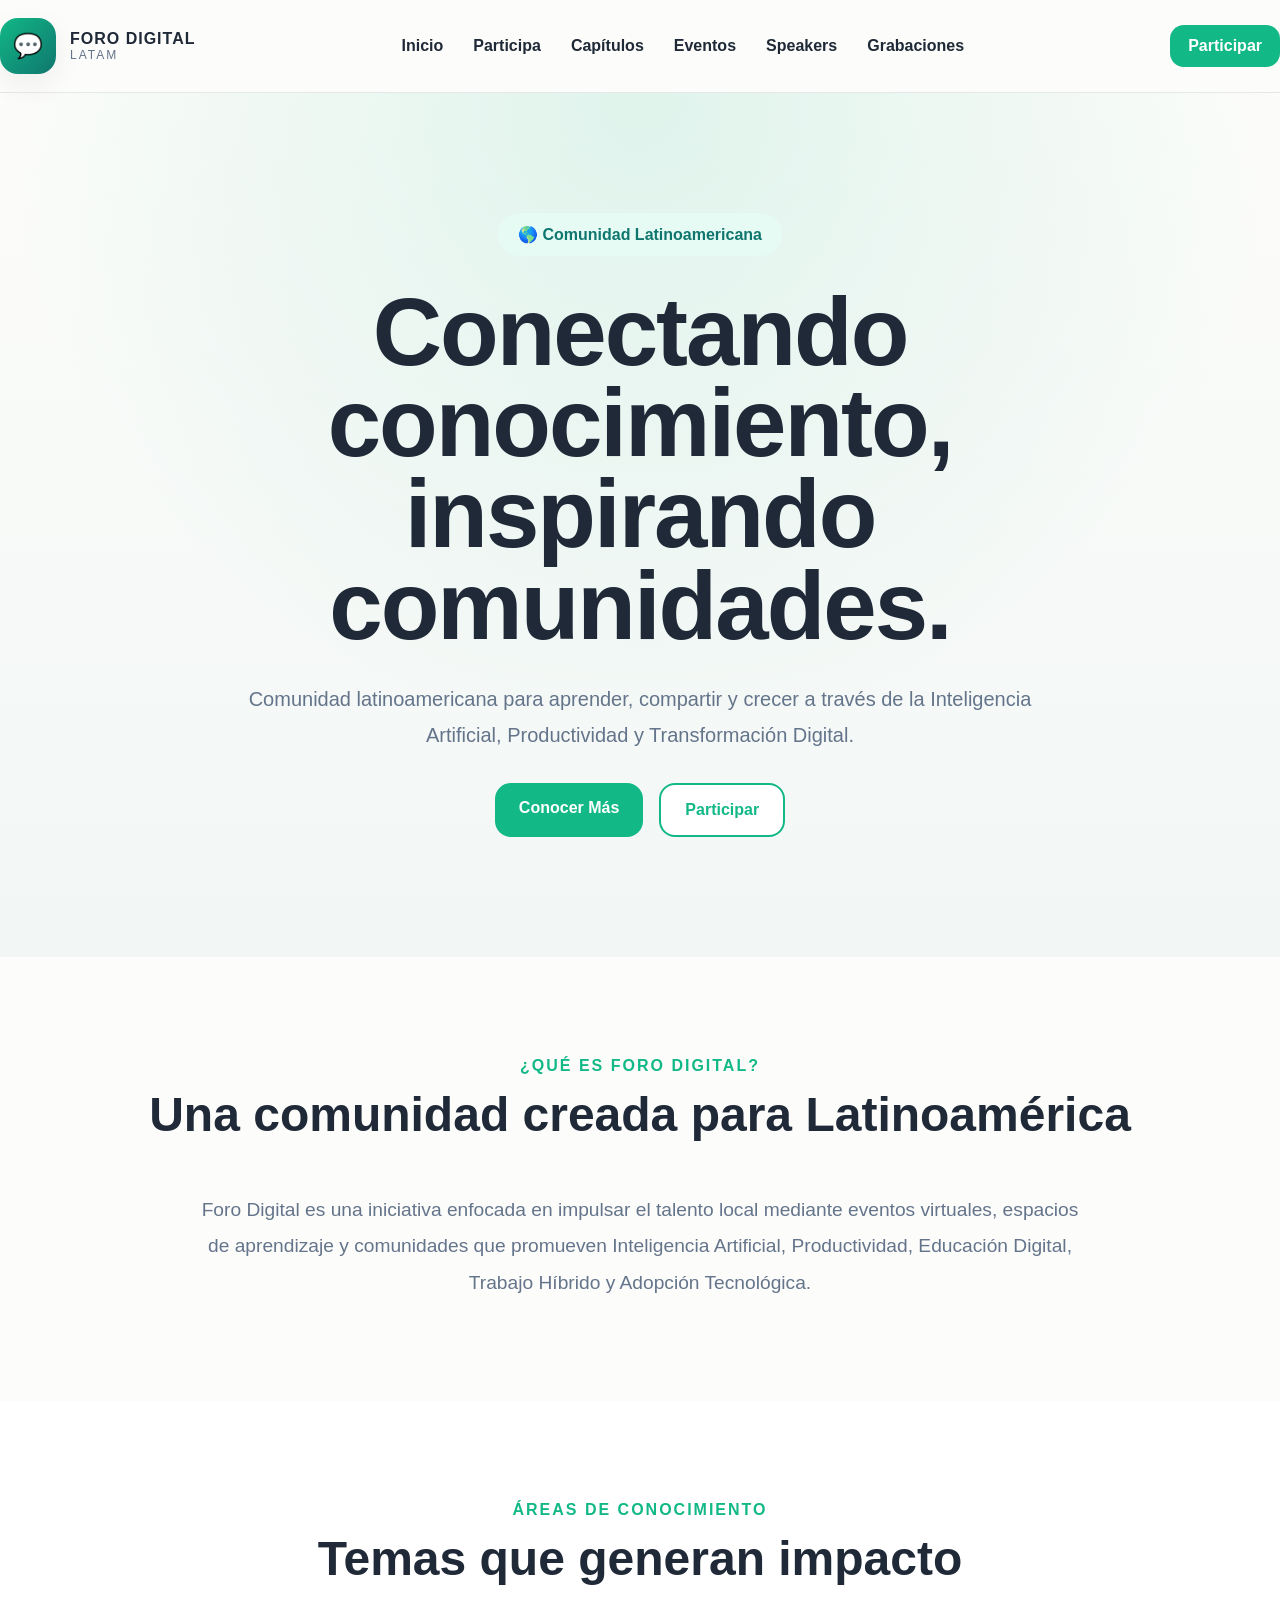
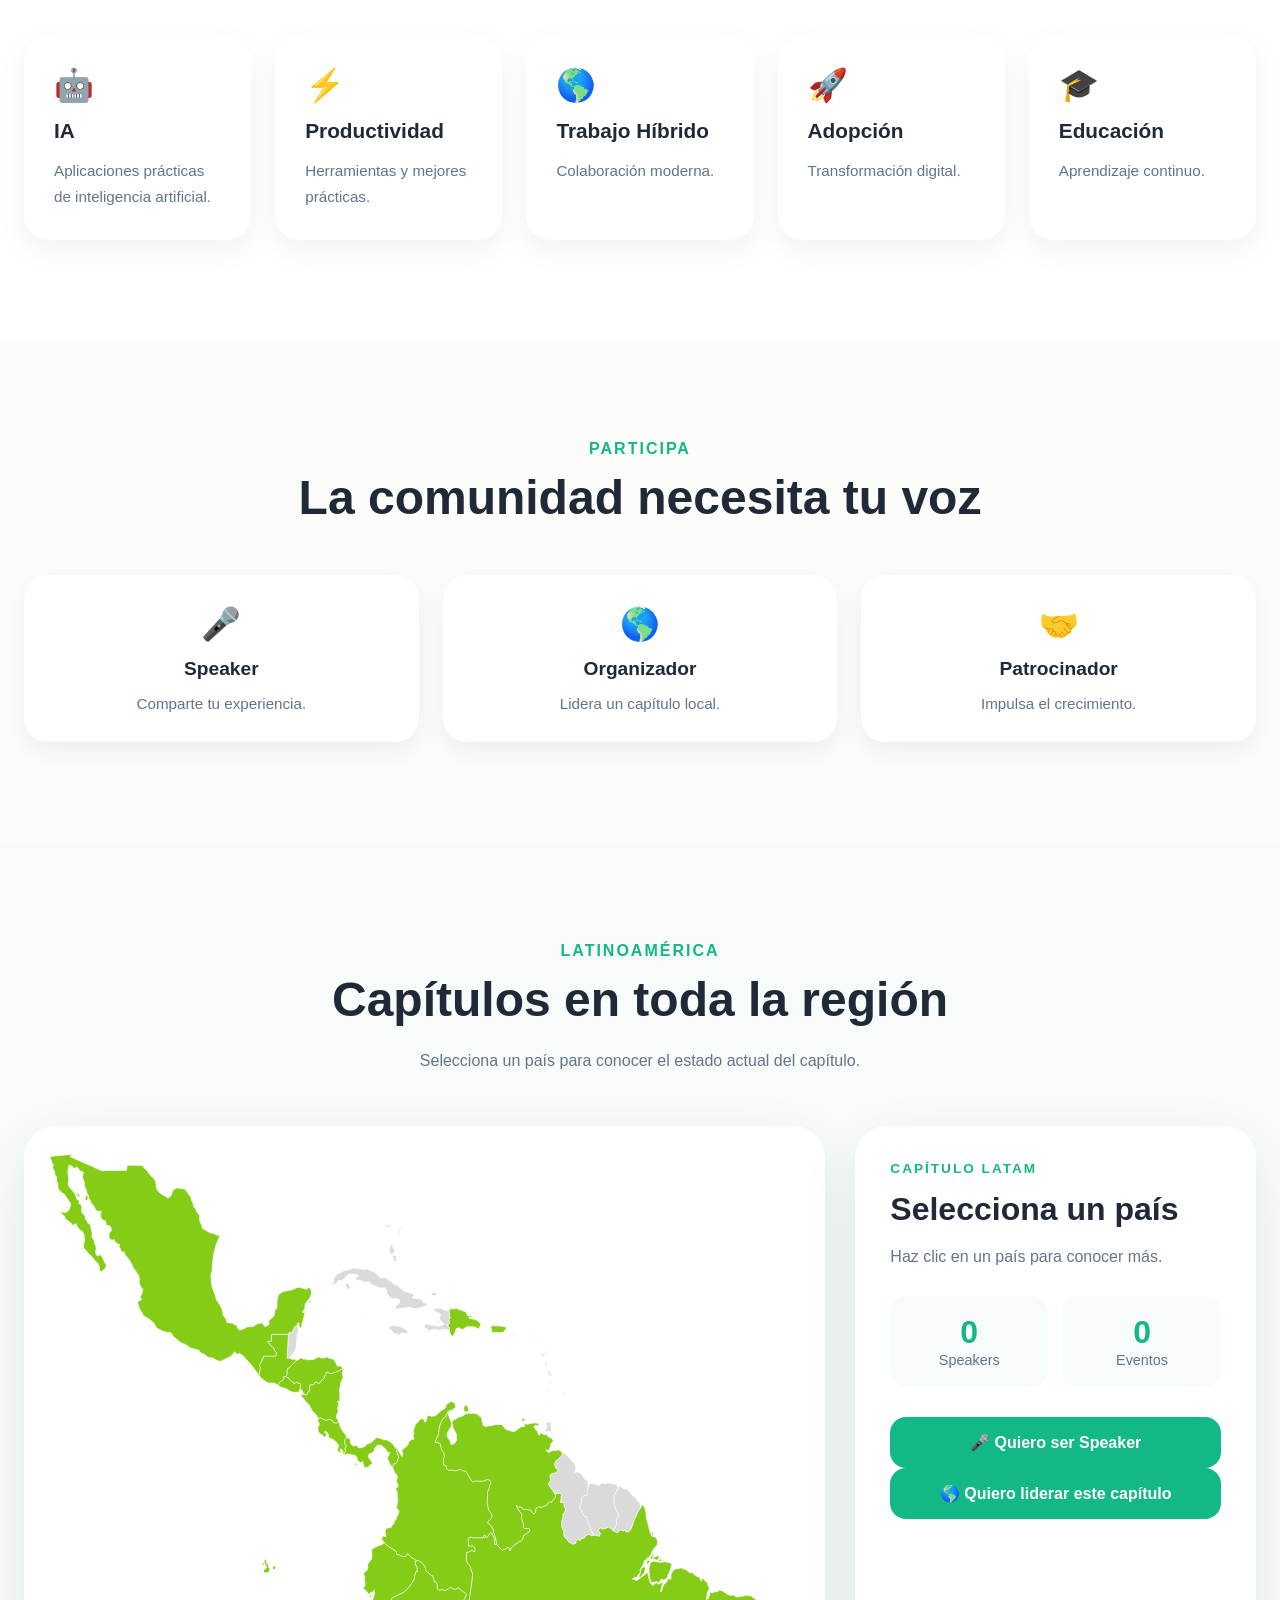
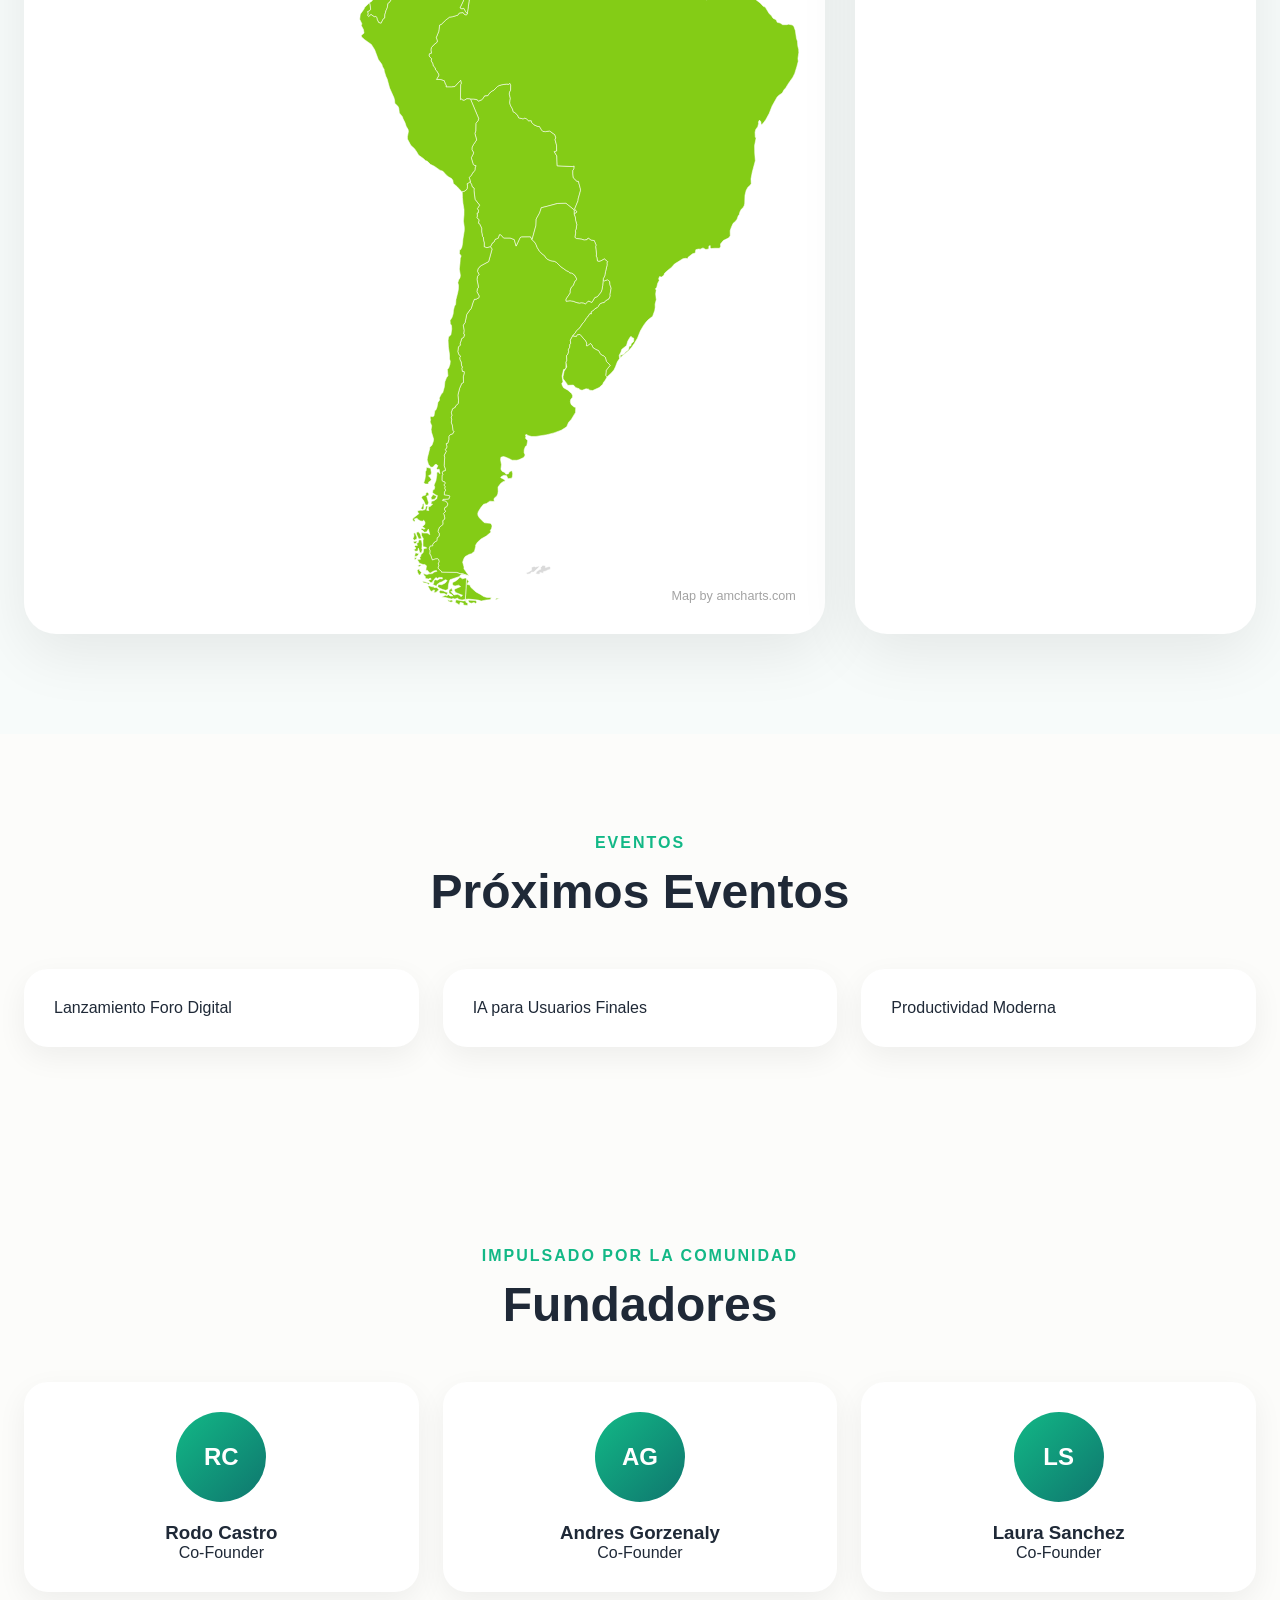
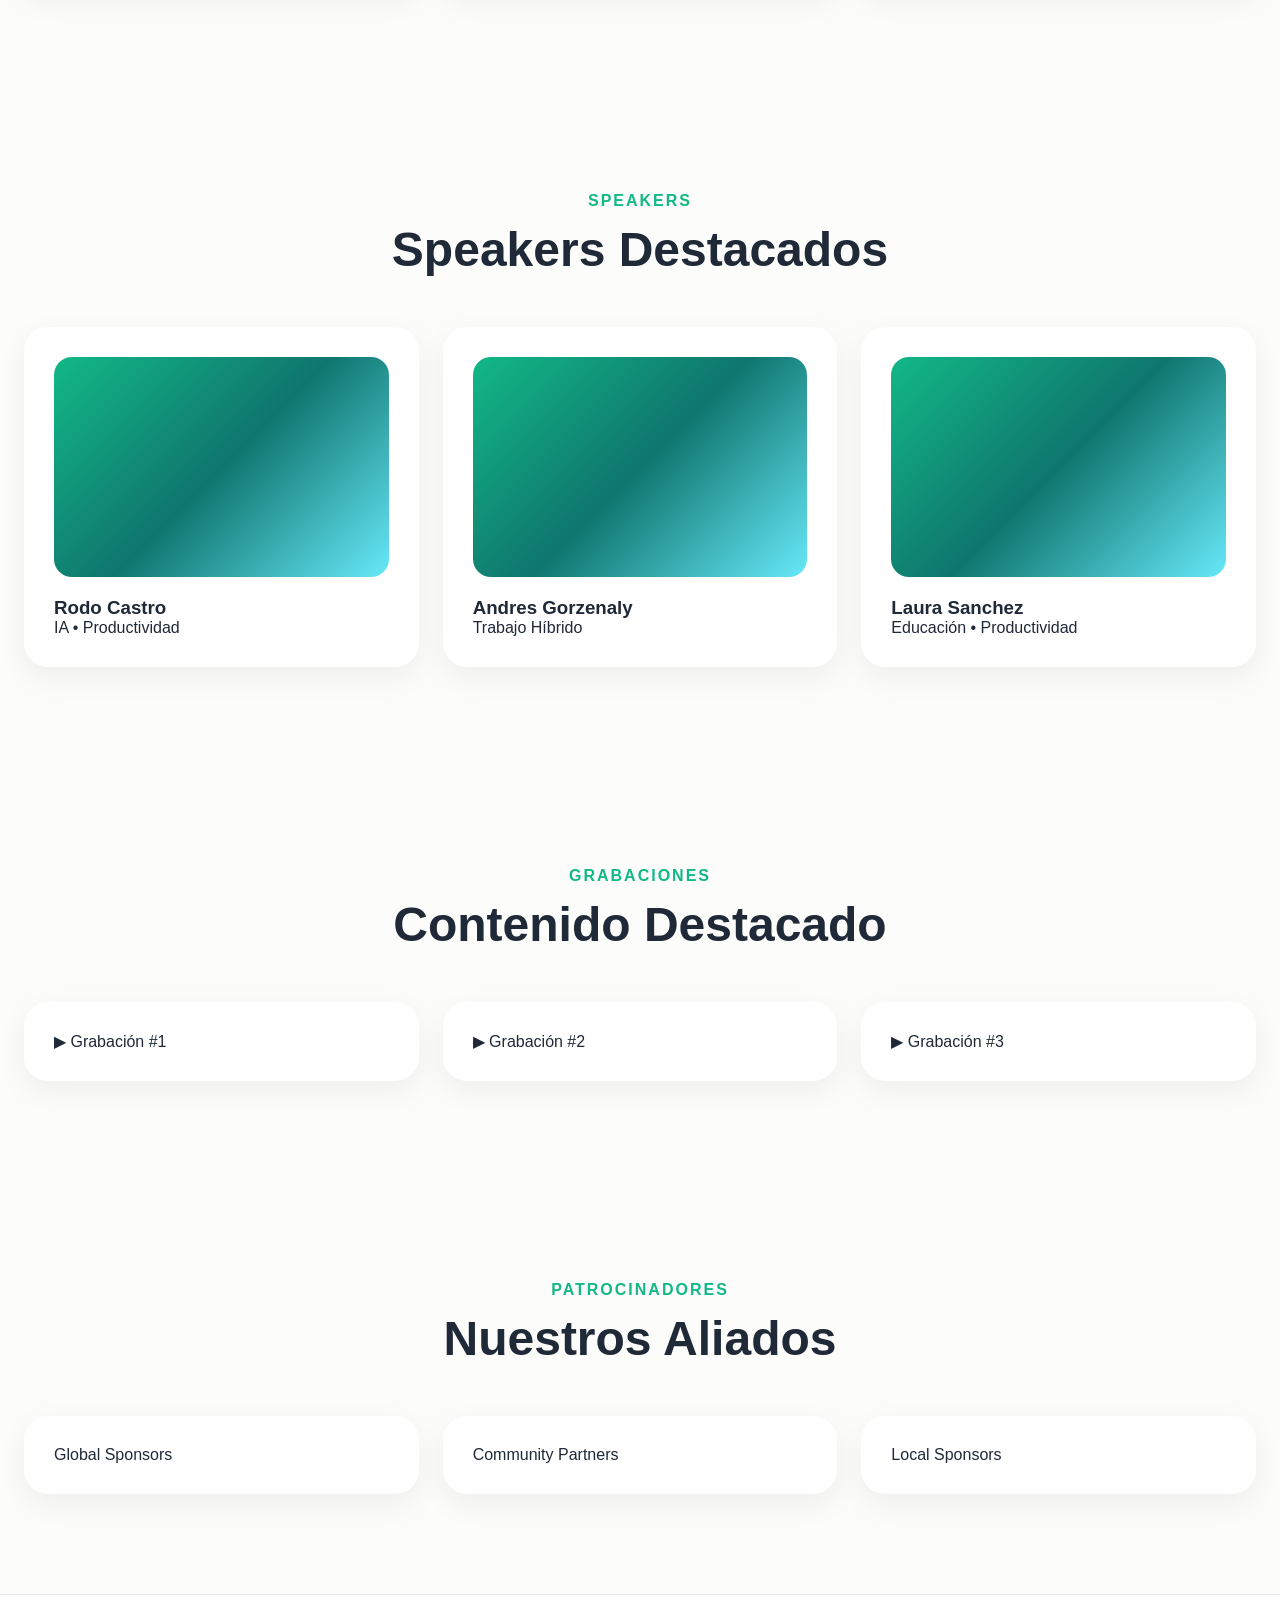
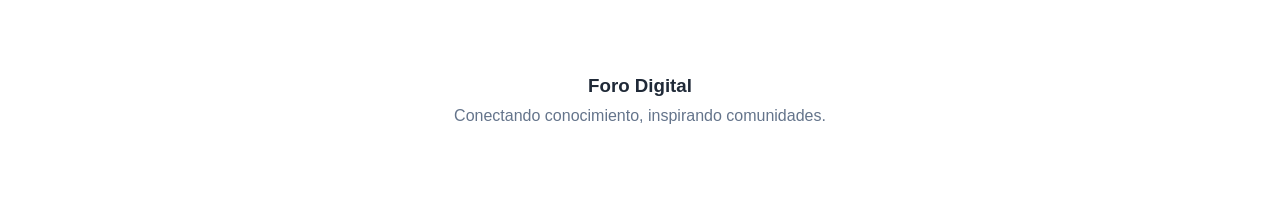
==== commit c4de633d: "Update index.html" ====
--- a/index.html
+++ b/index.html
@@ -299,10 +299,25 @@
 
 </div>
 
-<a href="#participa"
-class="country-cta">
-Quiero liderar este capítulo
+<div class="country-actions">
+
+<a
+href="#participa"
+class="country-cta speaker-cta">
+
+🎤 Quiero ser Speaker
+
 </a>
+
+<a
+href="#participa"
+class="country-cta leader-cta">
+
+🌎 Quiero liderar este capítulo
+
+</a>
+
+</div>
 
 </div>
 
--- a/styles.css
+++ b/styles.css
@@ -49,149 +49,98 @@
 /* ========================= */
 
 .header{
-
 position:sticky;
 top:0;
 z-index:9999;
-
 background:rgba(252,252,250,.92);
-
 backdrop-filter:blur(16px);
-
 border-bottom:1px solid var(--border);
-
 }
 
 .nav{
-
 display:flex;
 justify-content:space-between;
 align-items:center;
-
 padding:18px 0;
-
 }
 
 .logo{
-
 display:flex;
 align-items:center;
 gap:14px;
-
 text-decoration:none;
 color:inherit;
-
 }
 
 .logo-icon{
-
 width:56px;
 height:56px;
-
-border-radius:18px;
-
 display:flex;
 align-items:center;
 justify-content:center;
-
-font-size:24px;
-
+border-radius:18px;
 background:
 linear-gradient(
 135deg,
 var(--primary),
 var(--secondary)
 );
-
 color:white;
-
+font-size:24px;
 box-shadow:var(--shadow);
-
 }
 
 .logo-title{
-
 font-weight:800;
 letter-spacing:1px;
-
 }
 
 .logo-subtitle{
-
 font-size:12px;
-
 letter-spacing:2px;
-
-color:var(--muted);
-
+color:var(--muted);
 }
 
 .menu{
-
 display:flex;
 gap:30px;
-
 }
 
 .menu a{
-
 text-decoration:none;
 color:var(--text);
-
 font-weight:600;
-
 position:relative;
-
 }
 
 .menu a::after{
-
 content:"";
-
 position:absolute;
-
 left:0;
 bottom:-6px;
-
 width:0;
 height:3px;
-
 background:var(--primary);
-
 border-radius:999px;
-
 transition:.3s;
-
 }
 
 .menu a:hover::after{
-
 width:100%;
-
 }
 
 .nav-button{
-
+background:var(--primary);
+color:white;
+text-decoration:none;
 padding:12px 18px;
-
 border-radius:14px;
-
-background:var(--primary);
-
-color:white;
-
-text-decoration:none;
-
 font-weight:700;
-
 transition:.3s;
-
 }
 
 .nav-button:hover{
-
 transform:translateY(-2px);
-
 }
 
 /* ========================= */
@@ -199,485 +148,328 @@
 /* ========================= */
 
 .hero{
-
 position:relative;
-
-padding-top:120px;
-padding-bottom:120px;
-
+padding:120px 0;
 background:
 linear-gradient(
 180deg,
 #FCFCFA,
 #F2F7F5
 );
-
 overflow:hidden;
-
 }
 
 .hero-overlay{
-
 position:absolute;
-
 inset:0;
-
 background:
 radial-gradient(
 circle at top center,
 rgba(18,184,134,.12),
 transparent 60%
 );
-
 pointer-events:none;
-
 }
 
 .hero-content{
-
 position:relative;
 z-index:2;
-
-text-align:center;
-
+text-align:center;
 }
 
 .hero-badge{
-
 display:inline-block;
-
 padding:12px 20px;
-
 border-radius:999px;
-
 background:#E7FBF5;
-
 color:var(--secondary);
-
 font-weight:700;
-
 margin-bottom:30px;
-
 }
 
 .hero h1{
-
-font-size:clamp(3rem,8vw,6.2rem);
-
+font-size:clamp(3rem,8vw,6rem);
 line-height:.95;
-
 font-weight:900;
-
 max-width:1000px;
-
 margin:auto;
-
 letter-spacing:-2px;
-
 }
 
 .hero-text{
-
-max-width:900px;
-
+max-width:850px;
 margin:30px auto;
-
 font-size:1.25rem;
-
 line-height:1.8;
-
-color:var(--muted);
-
+color:var(--muted);
 }
 
 .hero-buttons{
-
 display:flex;
 justify-content:center;
 gap:16px;
-
 flex-wrap:wrap;
-
-margin-bottom:60px;
-
+margin-top:30px;
 }
 
 .btn-primary{
-
 padding:16px 24px;
-
 background:var(--primary);
-
 color:white;
-
+text-decoration:none;
 border-radius:16px;
-
+font-weight:700;
+}
+
+.btn-secondary{
+padding:16px 24px;
+border-radius:16px;
+border:2px solid var(--primary);
+color:var(--primary);
 text-decoration:none;
-
 font-weight:700;
-
+background:white;
+}
+
+/* ========================= */
+/* ASPIRATIONAL */
+/* ========================= */
+
+.aspiration-grid{
+display:grid;
+grid-template-columns:
+repeat(auto-fit,minmax(250px,1fr));
+gap:24px;
+margin-top:60px;
+}
+
+.aspiration-card{
+background:white;
+padding:30px;
+border-radius:24px;
+box-shadow:var(--shadow);
 transition:.3s;
-
-}
-
-.btn-primary:hover{
-
-transform:translateY(-3px);
-
-}
-
-.btn-secondary{
-
-padding:16px 24px;
-
-border-radius:16px;
-
-border:2px solid var(--primary);
-
-color:var(--primary);
-
-text-decoration:none;
-
-font-weight:700;
-
-transition:.3s;
-
-}
-
-.btn-secondary:hover{
-
-background:white;
-
-}
-
-/* ========================= */
-/* ASPIRATIONAL CARDS */
-/* ========================= */
-
-.aspiration-grid{
-
-display:grid;
-
-grid-template-columns:
-repeat(auto-fit,minmax(240px,1fr));
-
-gap:24px;
-
-margin-bottom:60px;
-
-}
-
-.aspiration-card{
-
-background:white;
-
-padding:30px;
-
-border-radius:24px;
-
-box-shadow:var(--shadow);
-
-transition:.3s;
-
 font-size:2rem;
-
 }
 
 .aspiration-card:hover{
-
-transform:
-translateY(-8px);
-
+transform:translateY(-8px);
 }
 
 .aspiration-card h3{
-
 font-size:1.2rem;
-
 margin-top:15px;
 margin-bottom:10px;
-
 }
 
 .aspiration-card p{
-
 font-size:.95rem;
-
 line-height:1.7;
-
-color:var(--muted);
-
-}
-
-/* ========================= */
-/* MAPA LATAM */
-/* ========================= */
+color:var(--muted);
+}
+
+/* ========================= */
+/* GENERIC */
+/* ========================= */
+
+section{
+padding:100px 0;
+}
+
+h2{
+font-size:3rem;
+text-align:center;
+margin-bottom:20px;
+}
+
+.section-header{
+text-align:center;
+margin-bottom:50px;
+}
+
+.section-tag{
+color:var(--primary);
+font-weight:800;
+letter-spacing:2px;
+margin-bottom:12px;
+}
+
+.section-header p{
+max-width:700px;
+margin:auto;
+line-height:1.8;
+color:var(--muted);
+}
+
+/* ========================= */
+/* ABOUT */
+/* ========================= */
+
+.about p{
+max-width:900px;
+margin:auto;
+font-size:1.2rem;
+line-height:1.9;
+text-align:center;
+color:var(--muted);
+}
+
+/* ========================= */
+/* TOPICS */
+/* ========================= */
+
+.topics{
+background:white;
+}
+
+.topics-grid{
+display:grid;
+grid-template-columns:
+repeat(auto-fit,minmax(220px,1fr));
+gap:24px;
+}
+
+.topic-card{
+background:white;
+padding:30px;
+border-radius:24px;
+box-shadow:var(--shadow);
+transition:.3s;
+font-size:2rem;
+}
+
+.topic-card:hover{
+transform:translateY(-8px);
+}
+
+.topic-card h3{
+font-size:1.3rem;
+margin:15px 0;
+}
+
+.topic-card p{
+font-size:.95rem;
+color:var(--muted);
+line-height:1.7;
+}
+
+/* ========================= */
+/* MAPA */
+/* ========================= */
+
+.latam-section{
+background:#F7FBFA;
+}
 
 .latam-layout{
-
 display:grid;
-
-grid-template-columns:
-2fr 1fr;
-
+grid-template-columns:2fr 1fr;
 gap:30px;
-
 align-items:stretch;
-
 }
 
 .latam-map-wrapper{
-
-background:white;
-
+background:white;
+border-radius:32px;
 padding:24px;
-
-border-radius:32px;
-
 box-shadow:var(--shadow-lg);
-
 min-height:700px;
-
-display:flex;
-
-align-items:center;
-justify-content:center;
-
 }
 
 .latam-map-wrapper object{
-
 width:100%;
 height:100%;
-
 min-height:650px;
-
-}
-
-/* ========================= */
-/* PANEL */
-/* ========================= */
+}
 
 .country-panel{
-
-background:white;
-
+background:white;
+border-radius:32px;
 padding:35px;
-
-border-radius:32px;
-
 box-shadow:var(--shadow-lg);
-
 display:flex;
-
 flex-direction:column;
-
 }
 
 .country-tag{
-
+font-size:.85rem;
+font-weight:800;
+letter-spacing:2px;
 color:var(--primary);
-
-font-size:.85rem;
-
-font-weight:800;
-
-letter-spacing:2px;
-
 margin-bottom:15px;
-
 }
 
 .country-panel h3{
-
 font-size:2rem;
-
 margin-bottom:15px;
-
 }
 
 .country-panel p{
-
 line-height:1.8;
-
-color:var(--muted);
-
+color:var(--muted);
 margin-bottom:25px;
-
 }
 
 .country-metrics{
-
 display:grid;
-
 grid-template-columns:1fr 1fr;
-
 gap:15px;
-
 margin-bottom:30px;
-
 }
 
 .metric-box{
-
 background:#F7FBFA;
-
-padding:20px;
-
-border-radius:18px;
-
-text-align:center;
-
+padding:18px;
+border-radius:16px;
+text-align:center;
 }
 
 .metric-box strong{
-
 display:block;
-
 font-size:2rem;
-
 color:var(--primary);
-
-margin-bottom:6px;
-
 }
 
 .metric-box span{
-
 font-size:.9rem;
-
-color:var(--muted);
-
+color:var(--muted);
 }
 
 .country-cta{
-
 display:block;
-
-padding:18px;
-
 margin-top:auto;
-
-border-radius:18px;
-
+padding:16px;
 background:var(--primary);
-
 color:white;
-
 text-decoration:none;
-
+border-radius:16px;
+text-align:center;
 font-weight:700;
-
-text-align:center;
-
-transition:.3s;
-
-}
-
-.country-cta:hover{
-
-transform:translateY(-3px);
-
-}
-
-/* ========================= */
-/* GENERIC */
-/* ========================= */
-
-section{
-
-padding:100px 0;
-
-}
-
-h2{
-
-font-size:3rem;
-
-text-align:center;
-
-margin-bottom:30px;
-
-}
-
-.section-header{
-
-text-align:center;
-
-margin-bottom:50px;
-
-}
-
-.section-tag{
-
-color:var(--primary);
-
-font-weight:800;
-
-letter-spacing:2px;
-
-margin-bottom:15px;
-
-}
-
-/* ========================= */
-/* CONTENT SECTIONS */
-/* ========================= */
-
-.topics,
-.participa,
-.events,
-.founders,
-.speakers,
-.recordings,
-.sponsors{
-
-background:transparent;
-
-}
-
-.topics-grid,
-.chapter-grid,
-.participa-grid,
-.event-grid,
-.founders-grid,
-.speaker-grid,
-.recording-grid,
-.sponsor-grid{
-
-display:grid;
-
-gap:24px;
-
-}
-
-.topics-grid{
-
-grid-template-columns:
-repeat(auto-fit,minmax(220px,1fr));
-
-}
+}
+
+/* ========================= */
+/* CARDS */
+/* ========================= */
 
 .chapter-grid,
 .participa-grid,
 .event-grid,
 .founders-grid,
 .sponsor-grid{
-
+display:grid;
 grid-template-columns:
 repeat(auto-fit,minmax(280px,1fr));
-
+gap:24px;
 }
 
 .speaker-grid,
 .recording-grid{
-
+display:grid;
 grid-template-columns:
 repeat(auto-fit,minmax(320px,1fr));
-
-}
-
-.topic-card,
+gap:24px;
+}
+
 .chapter-card,
 .participa-card,
 .event-card,
@@ -685,20 +477,13 @@
 .speaker-card,
 .recording-card,
 .sponsor-card{
-
-background:white;
-
+background:white;
 padding:30px;
-
 border-radius:24px;
-
 box-shadow:var(--shadow);
-
 transition:.3s;
-
-}
-
-.topic-card:hover,
+}
+
 .chapter-card:hover,
 .participa-card:hover,
 .event-card:hover,
@@ -706,65 +491,57 @@
 .speaker-card:hover,
 .recording-card:hover,
 .sponsor-card:hover{
-
-transform:
-translateY(-8px);
-
-}
-
-.topic-card p,
+transform:translateY(-8px);
+}
+
+.chapter-card span{
+display:block;
+margin-top:10px;
+color:var(--primary);
+}
+
+.participa-card{
+text-align:center;
+font-size:2rem;
+}
+
+.participa-card h3{
+font-size:1.2rem;
+margin:15px 0;
+}
+
 .participa-card p{
-
-margin-top:10px;
-
-line-height:1.7;
-
-color:var(--muted);
-
+font-size:.95rem;
+color:var(--muted);
 }
 
 .avatar{
-
 width:90px;
 height:90px;
-
 border-radius:50%;
-
 margin:auto auto 20px;
-
 display:flex;
 align-items:center;
 justify-content:center;
-
+font-size:24px;
 font-weight:900;
-
-font-size:24px;
-
 color:white;
-
 background:
 linear-gradient(
 135deg,
 var(--primary),
 var(--secondary)
 );
-
 }
 
 .founder-card{
-
-text-align:center;
-
+text-align:center;
 }
 
 .speaker-image{
-
 height:220px;
-
 border-radius:18px;
-
 margin-bottom:20px;
-
 background:
 linear-gradient(
 135deg,
@@ -772,7 +549,6 @@
 var(--secondary),
 var(--highlight)
 );
-
 }
 
 /* ========================= */
@@ -780,23 +556,15 @@
 /* ========================= */
 
 footer{
-
 padding:80px 0;
-
-background:white;
-
+background:white;
 border-top:1px solid var(--border);
-
-text-align:center;
-
+text-align:center;
 }
 
 footer p{
-
 margin-top:10px;
-
-color:var(--muted);
-
+color:var(--muted);
 }
 
 /* ========================= */
@@ -806,15 +574,7 @@
 @media(max-width:1100px){
 
 .latam-layout{
-
 grid-template-columns:1fr;
-
-}
-
-.country-panel{
-
-text-align:center;
-
 }
 
 }
@@ -829,27 +589,20 @@
 display:none;
 }
 
+.hero{
+padding:90px 0;
+}
+
 h2{
 font-size:2.2rem;
 }
 
-.hero{
-
-padding-top:90px;
-padding-bottom:90px;
-
-}
-
 .latam-map-wrapper{
-
 min-height:450px;
-
 }
 
 .latam-map-wrapper object{
-
 min-height:420px;
-
 }
 
 }
@@ -857,15 +610,11 @@
 @media(max-width:600px){
 
 .hero h1{
-
 font-size:3rem;
-
 }
 
 .country-metrics{
-
 grid-template-columns:1fr;
-
-}
-
-}
+}
+
+}
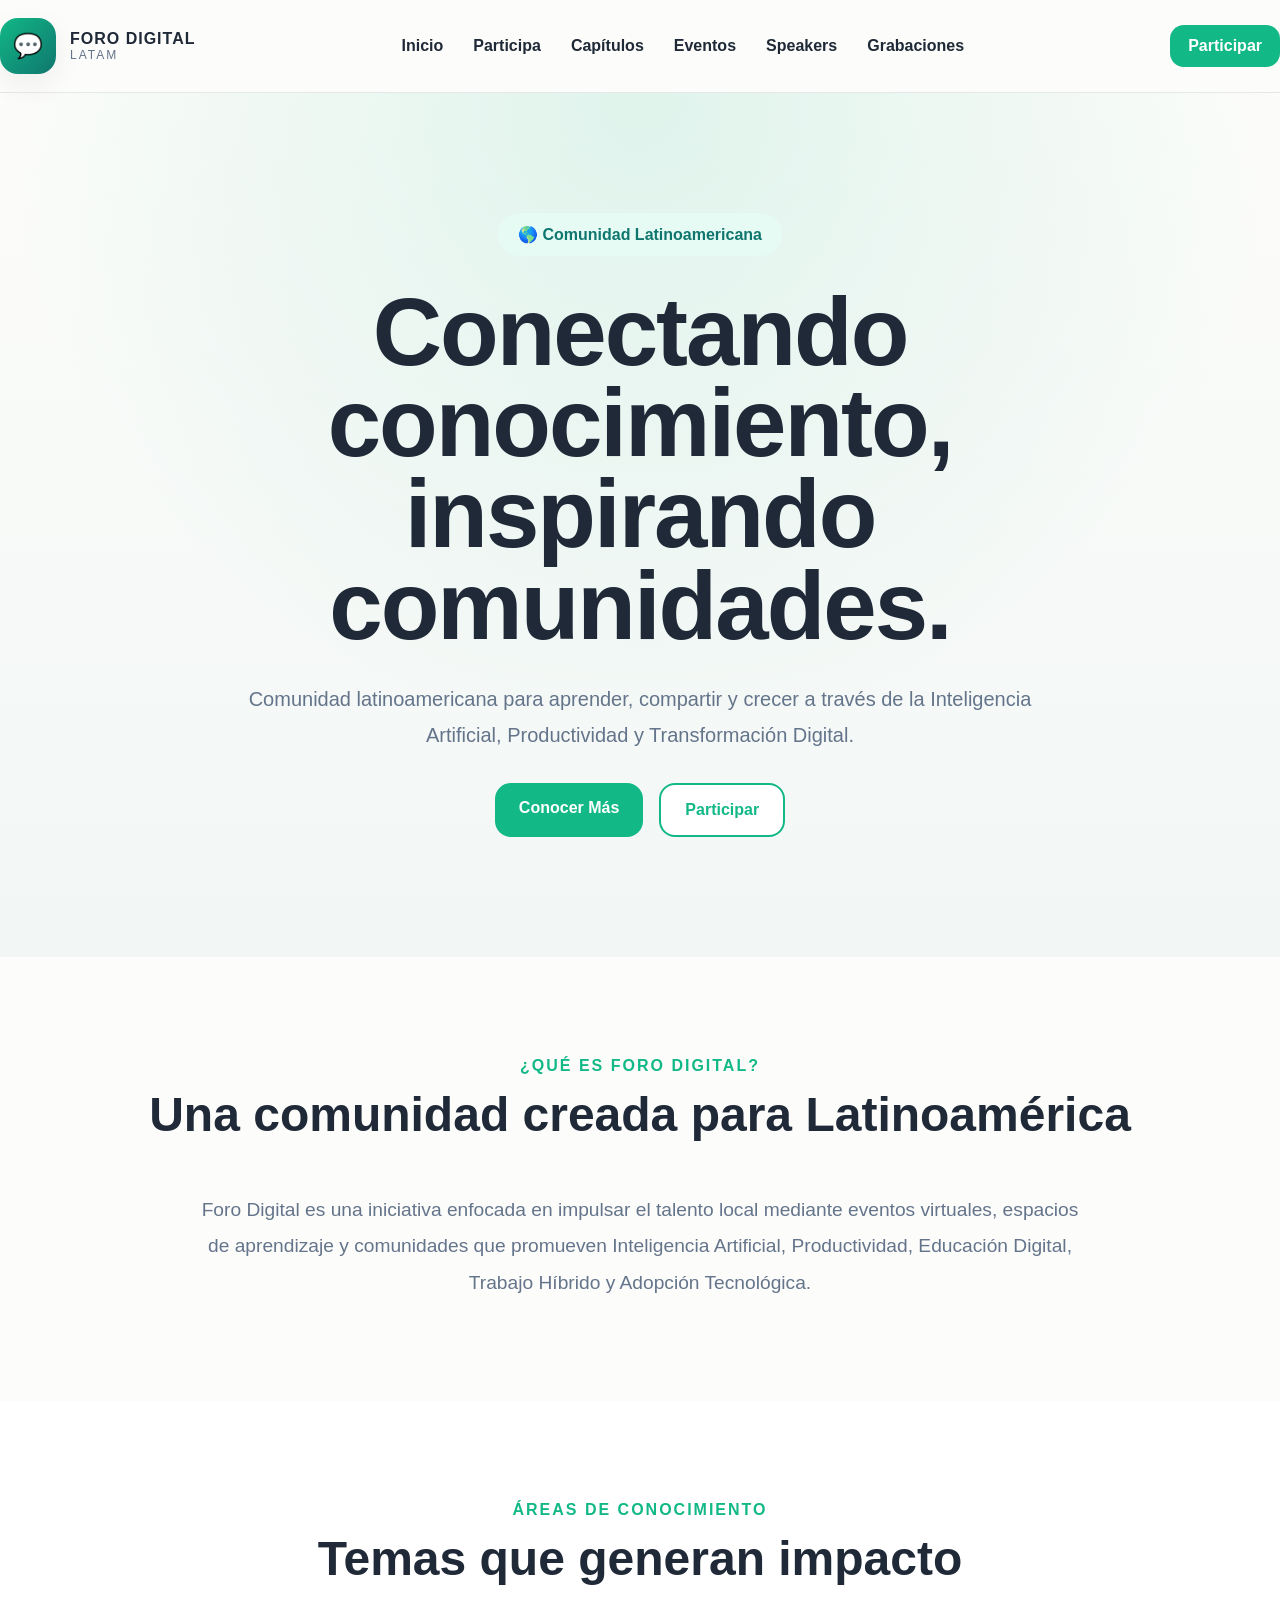
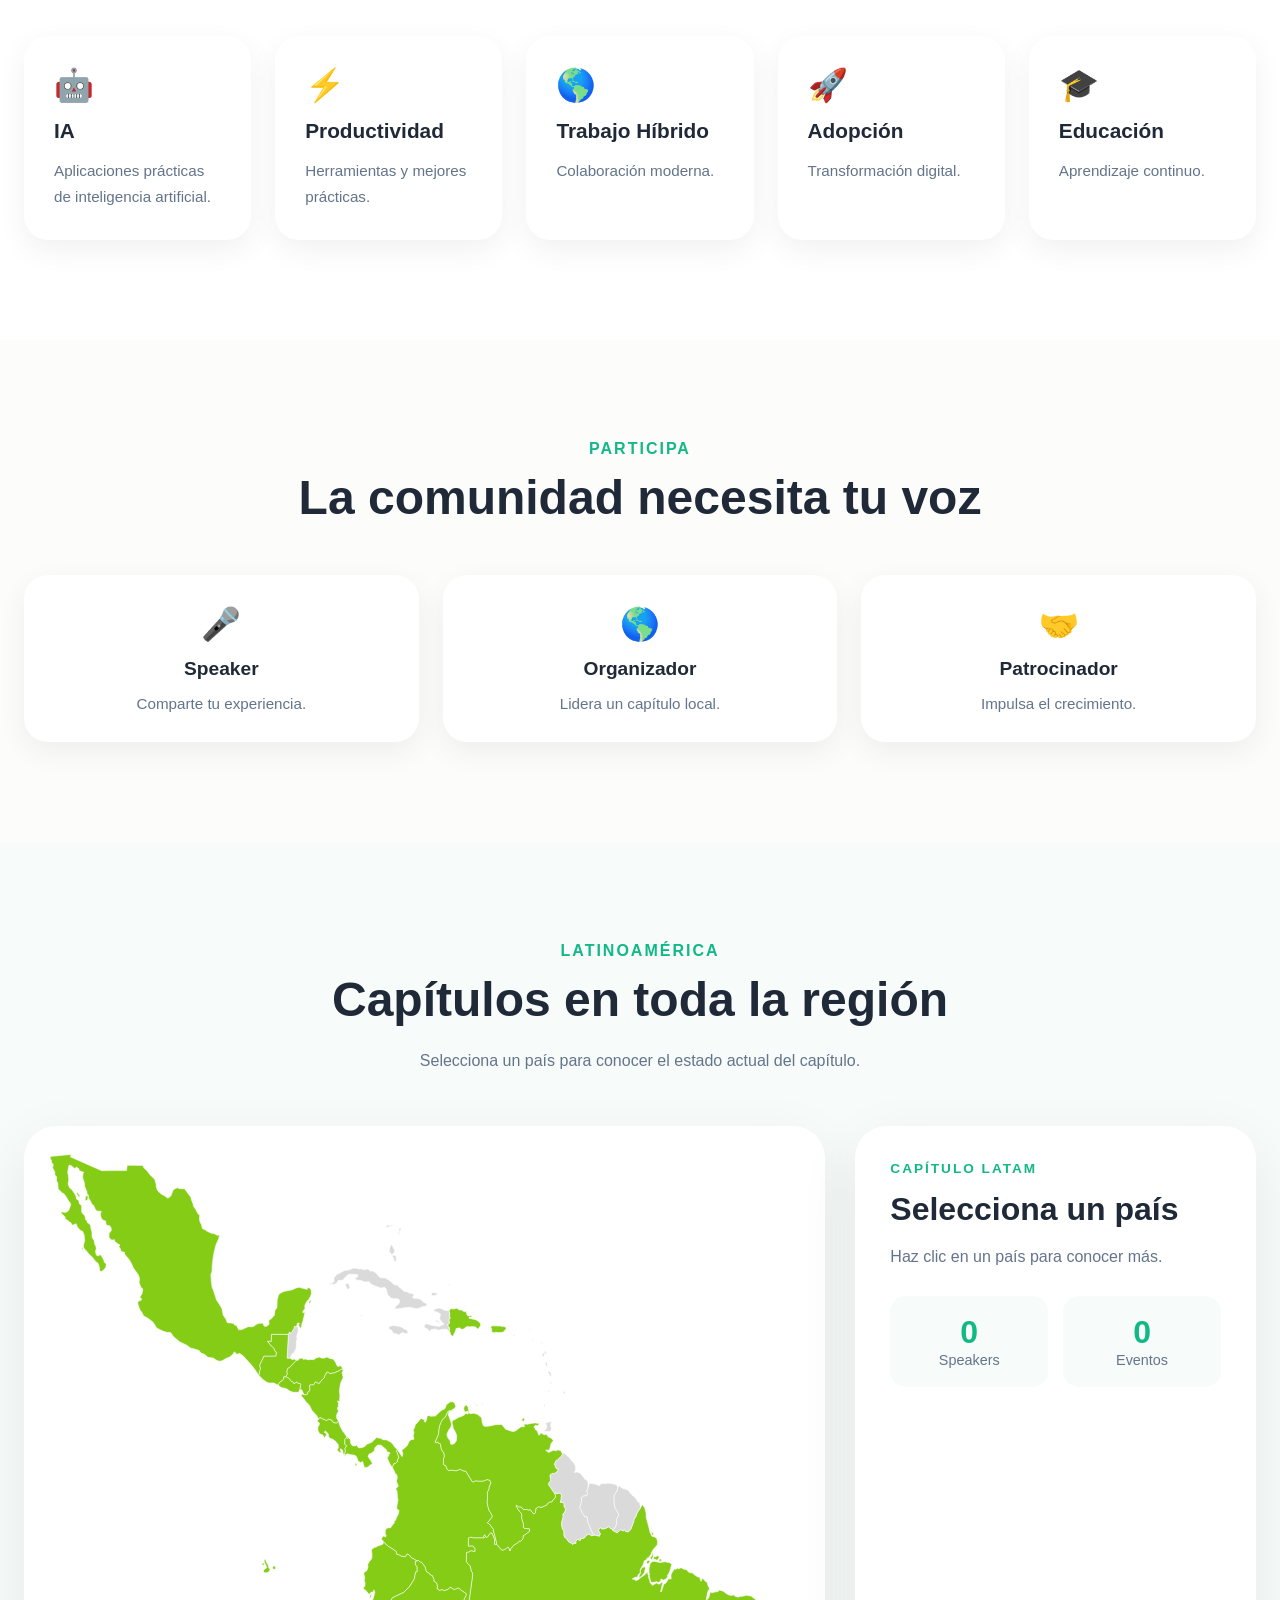
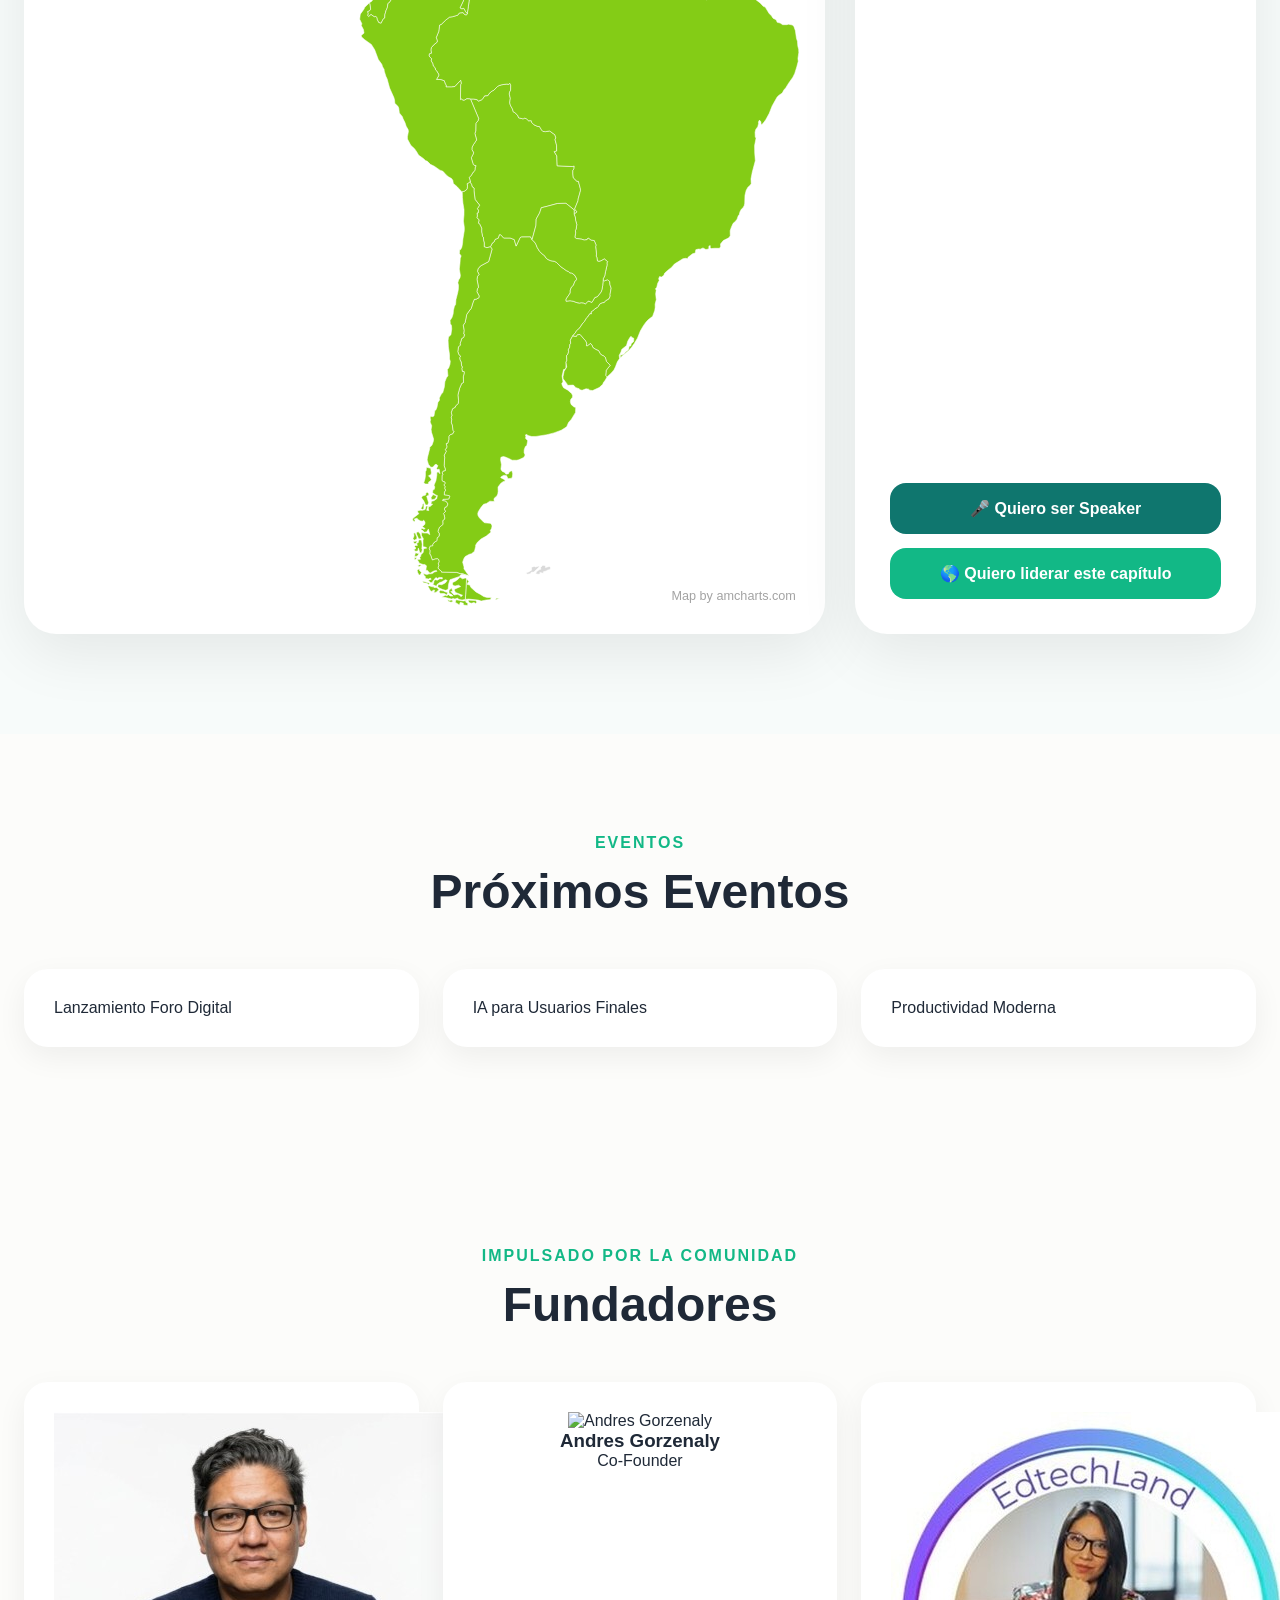
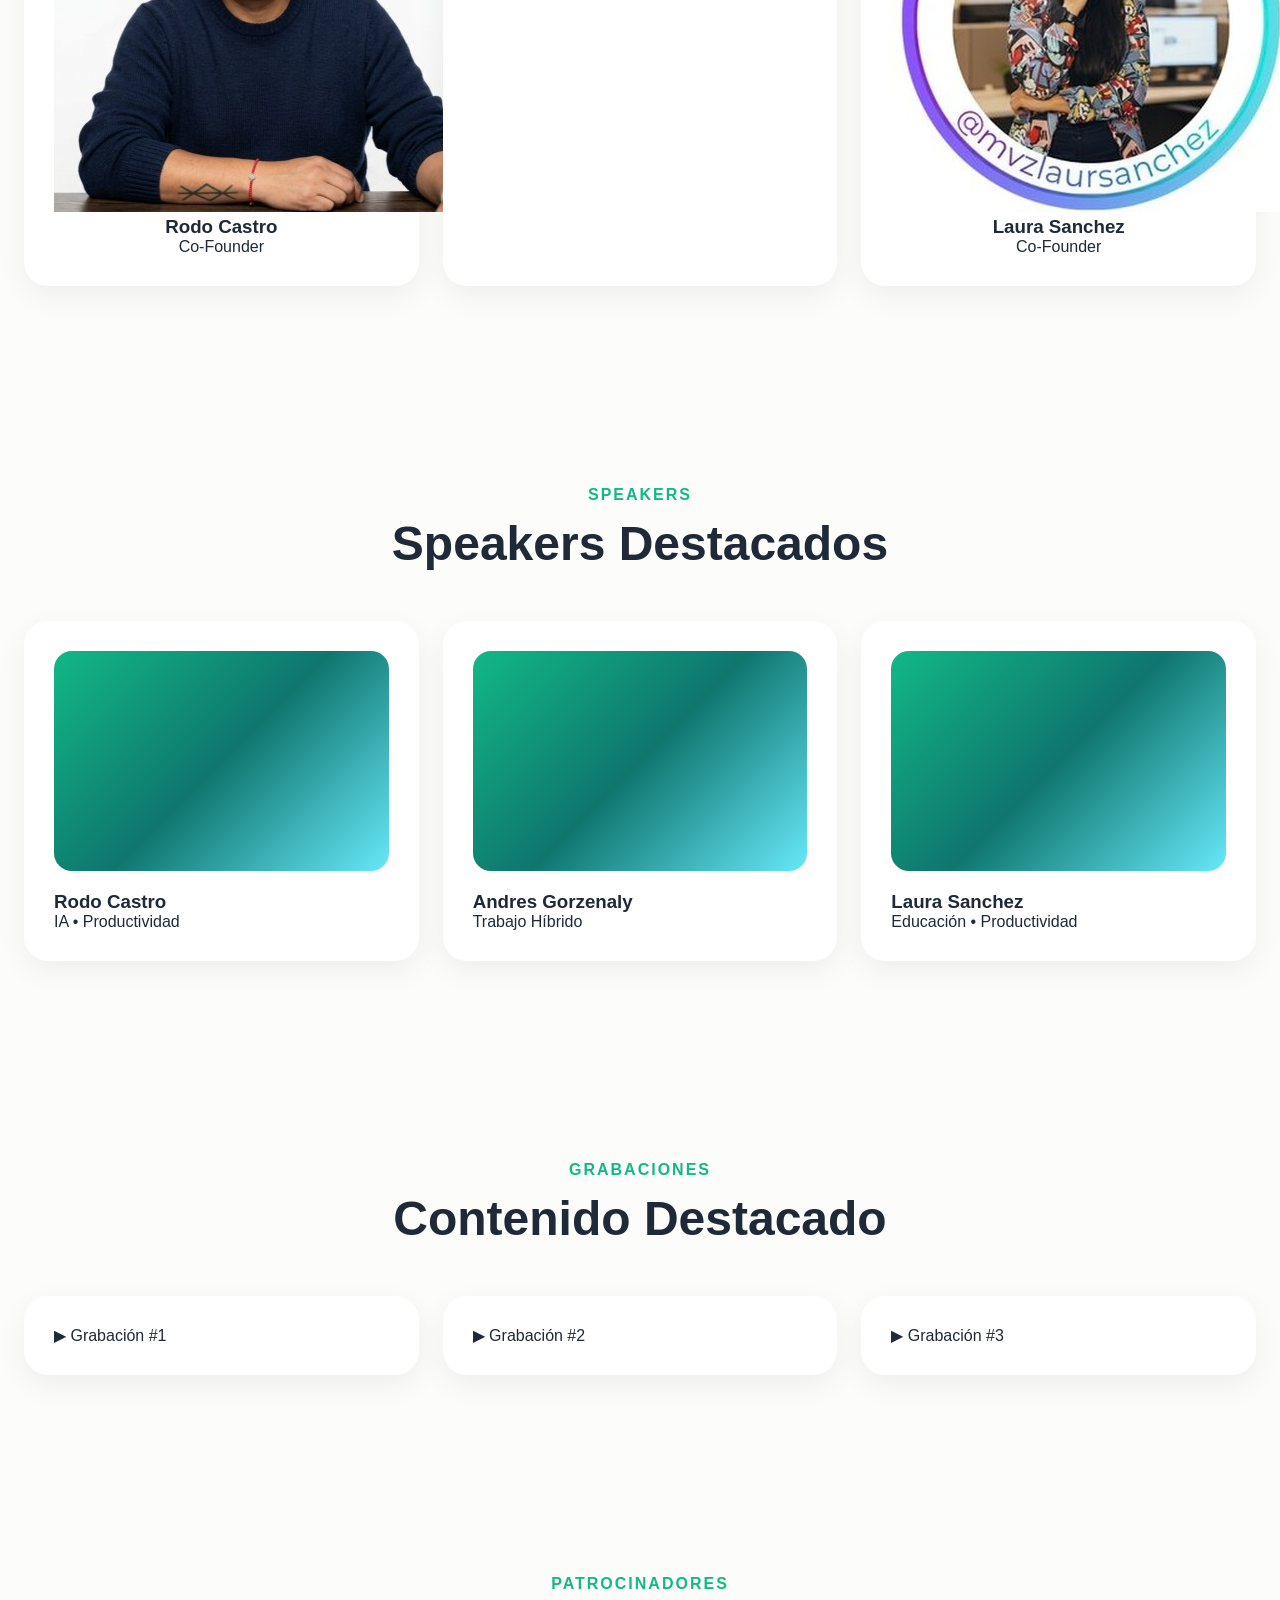
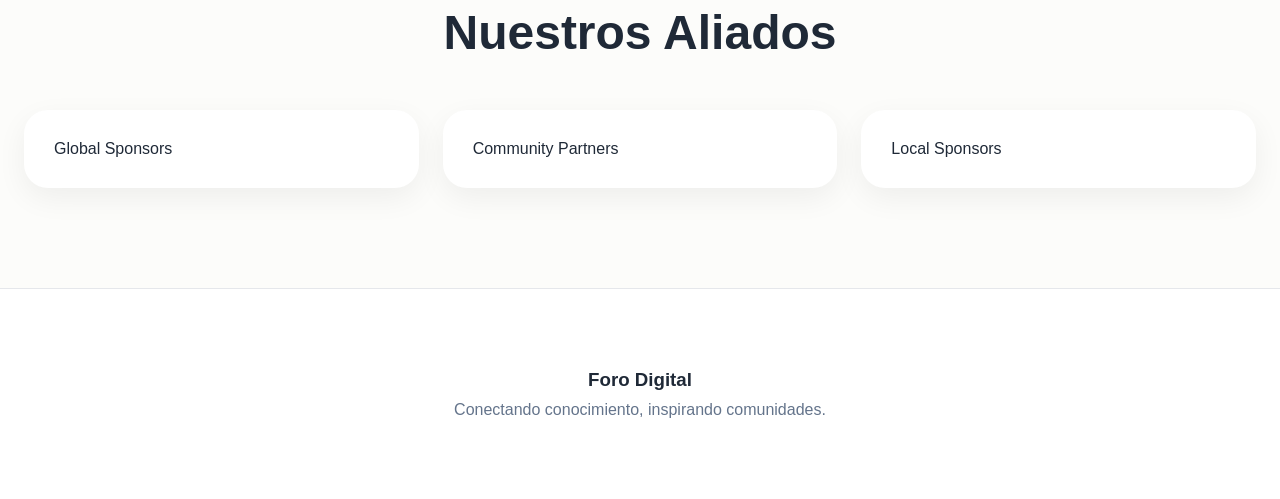
==== commit 1058fb00: "Update index.html" ====
--- a/index.html
+++ b/index.html
@@ -386,19 +386,28 @@
 <div class="founders-grid">
 
 <div class="founder-card">
-<div class="avatar">RC</div>
+<img
+class="avatar-photo"
+src="images/rodo-castro.jpeg"
+alt="Rodo Castro">
 <h3>Rodo Castro</h3>
 <p>Co-Founder</p>
 </div>
 
 <div class="founder-card">
-<div class="avatar">AG</div>
+<img
+class="avatar-photo"
+src="images/andres-gorzenaly.jpeg"
+alt="Andres Gorzenaly">
 <h3>Andres Gorzenaly</h3>
 <p>Co-Founder</p>
 </div>
 
 <div class="founder-card">
-<div class="avatar">LS</div>
+<img
+class="avatar-photo"
+src="images/laura-sanchez.jpeg"
+alt="Laura Sanchez">
 <h3>Laura Sanchez</h3>
 <p>Co-Founder</p>
 </div>
--- a/styles.css
+++ b/styles.css
@@ -435,16 +435,64 @@
 color:var(--muted);
 }
 
+.country-actions{
+
+display:flex;
+
+flex-direction:column;
+
+gap:14px;
+
+margin-top:auto;
+
+}
+
 .country-cta{
+
 display:block;
-margin-top:auto;
+
 padding:16px;
+
+border-radius:16px;
+
+text-decoration:none;
+
+text-align:center;
+
+font-weight:700;
+
+transition:.25s;
+
+color:white;
+
+}
+
+.speaker-cta{
+
+background:var(--secondary);
+
+}
+
+.speaker-cta:hover{
+
+transform:translateY(-3px);
+
+background:#0b615a;
+
+}
+
+.leader-cta{
+
 background:var(--primary);
-color:white;
-text-decoration:none;
-border-radius:16px;
-text-align:center;
-font-weight:700;
+
+}
+
+.leader-cta:hover{
+
+transform:translateY(-3px);
+
+background:#0ea276;
+
 }
 
 /* ========================= */
@@ -577,6 +625,41 @@
 grid-template-columns:1fr;
 }
 
+.country-actions{
+
+display:flex;
+flex-direction:column;
+
+gap:14px;
+
+margin-top:auto;
+
+}
+
+.speaker-cta{
+
+background:#0F766E;
+
+}
+
+.speaker-cta:hover{
+
+background:#0c615b;
+
+}
+
+.leader-cta{
+
+background:#12B886;
+
+}
+
+.leader-cta:hover{
+
+background:#0ea276;
+
+}
+
 }
 
 @media(max-width:900px){
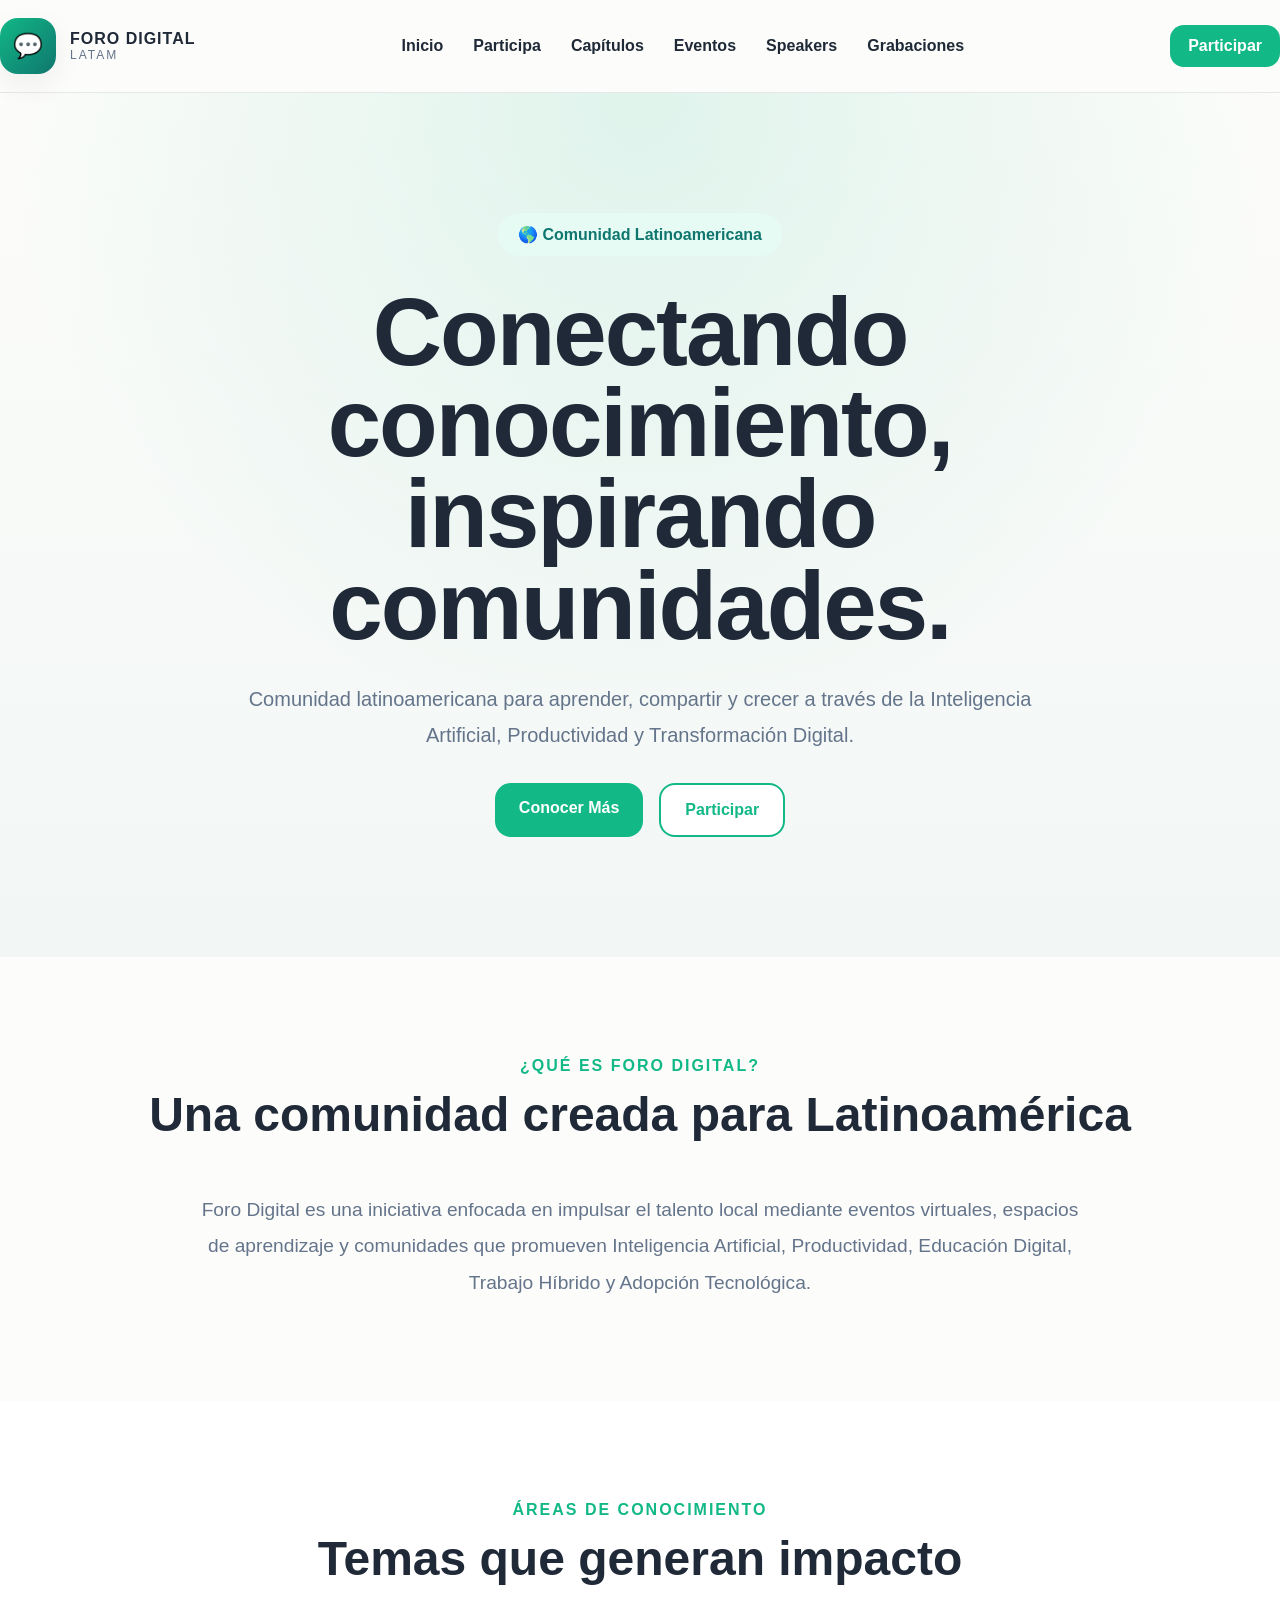
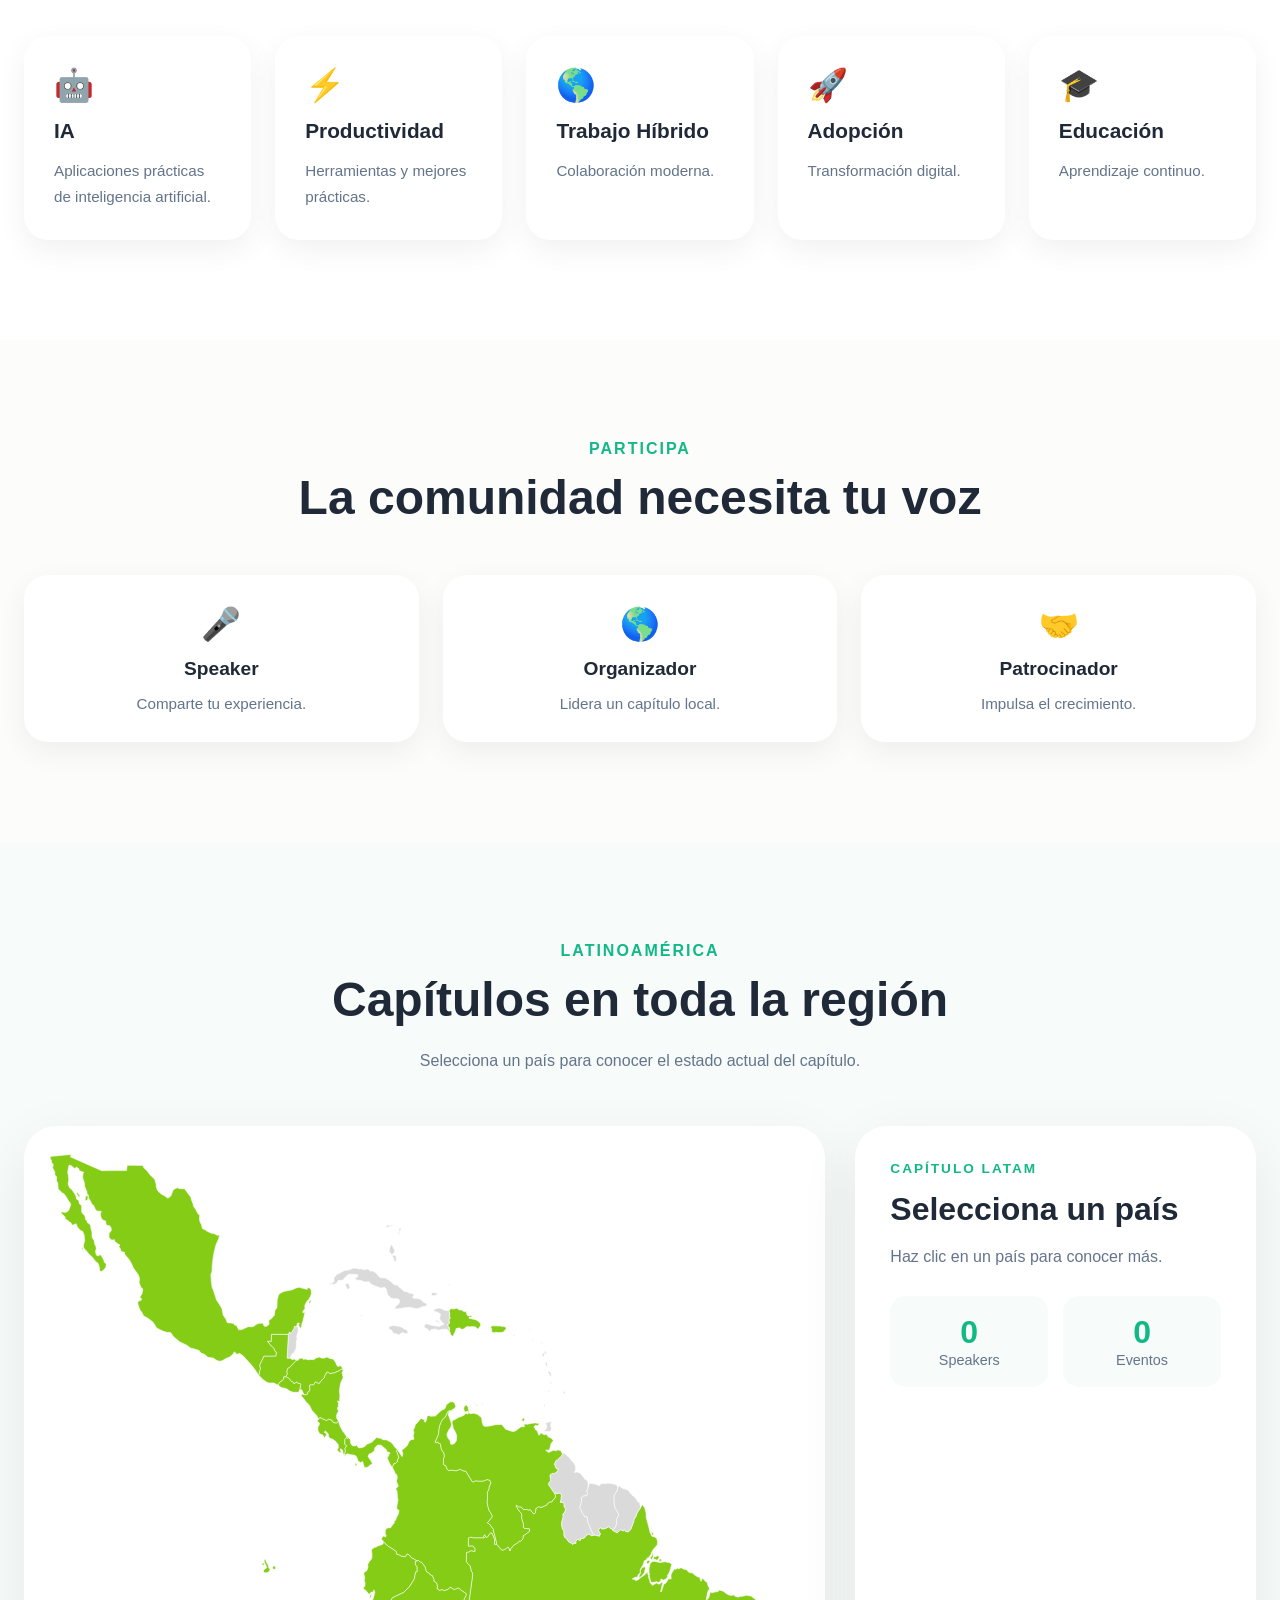
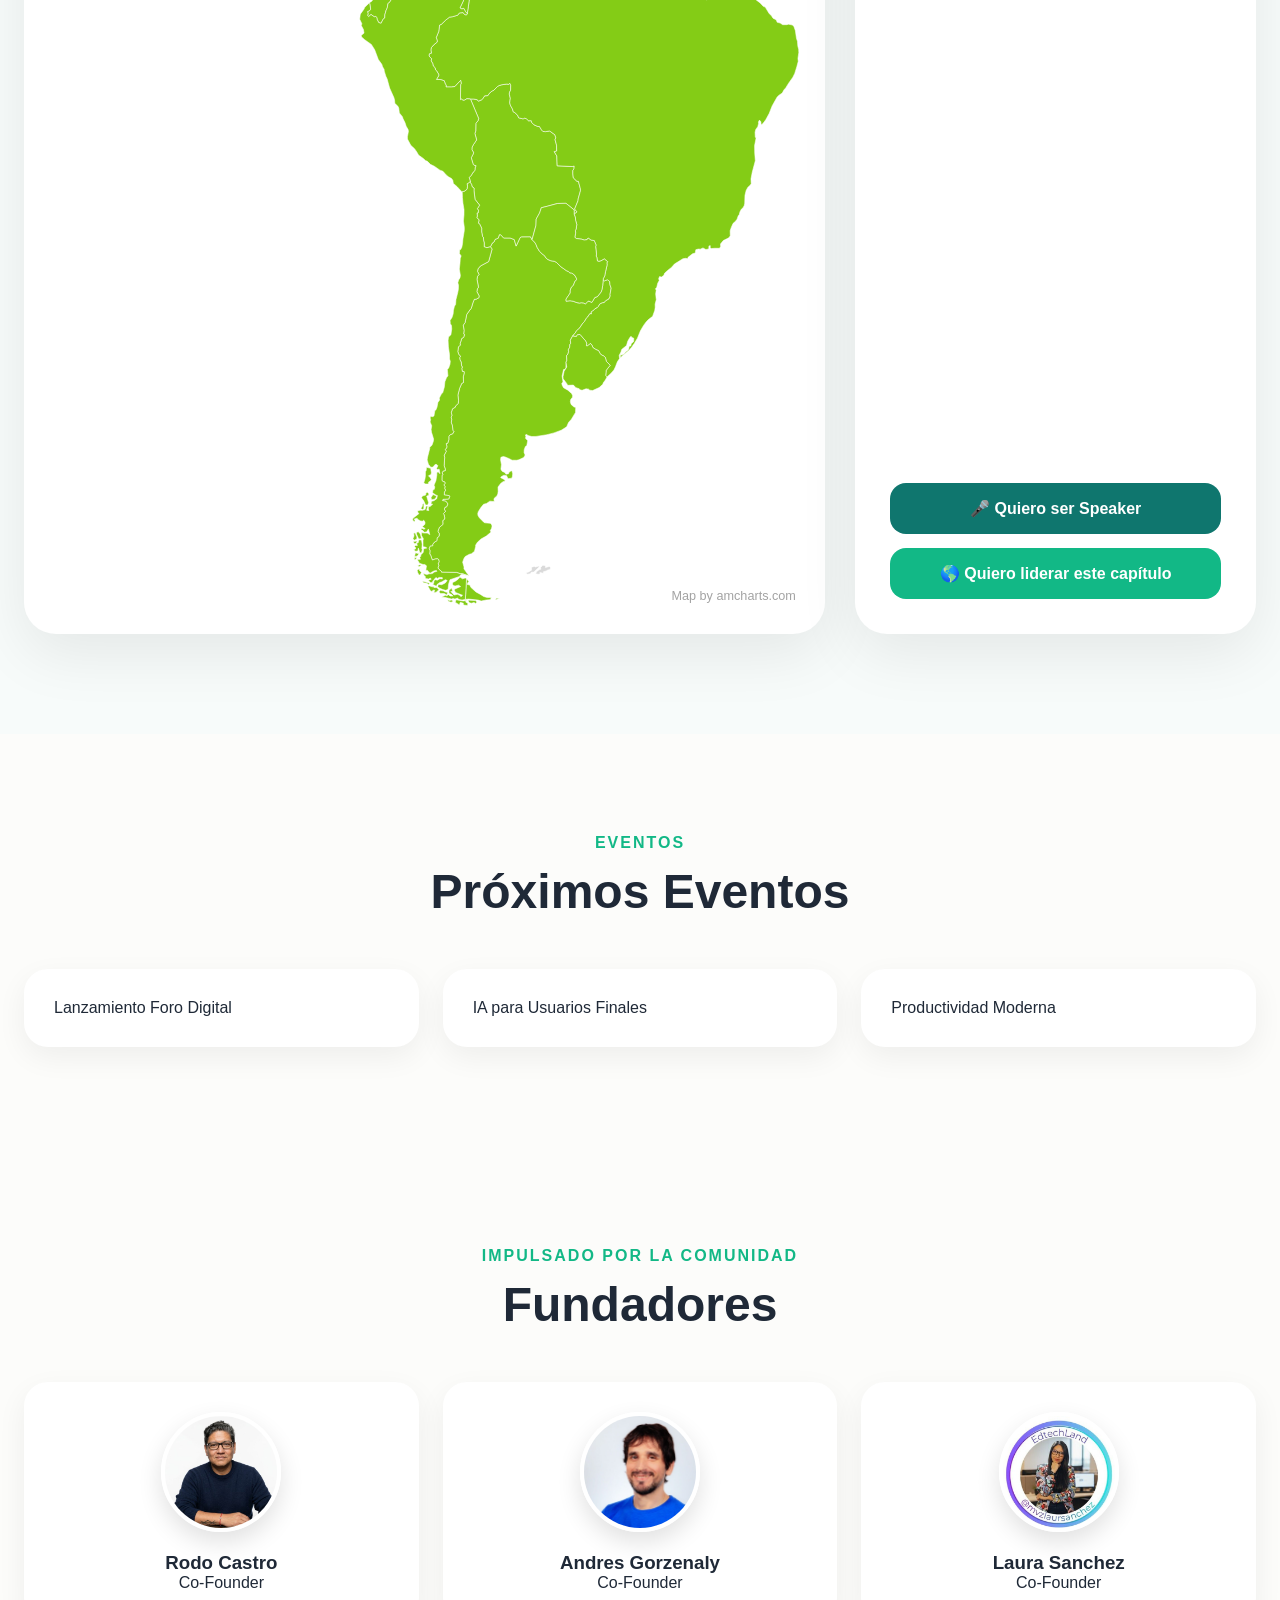
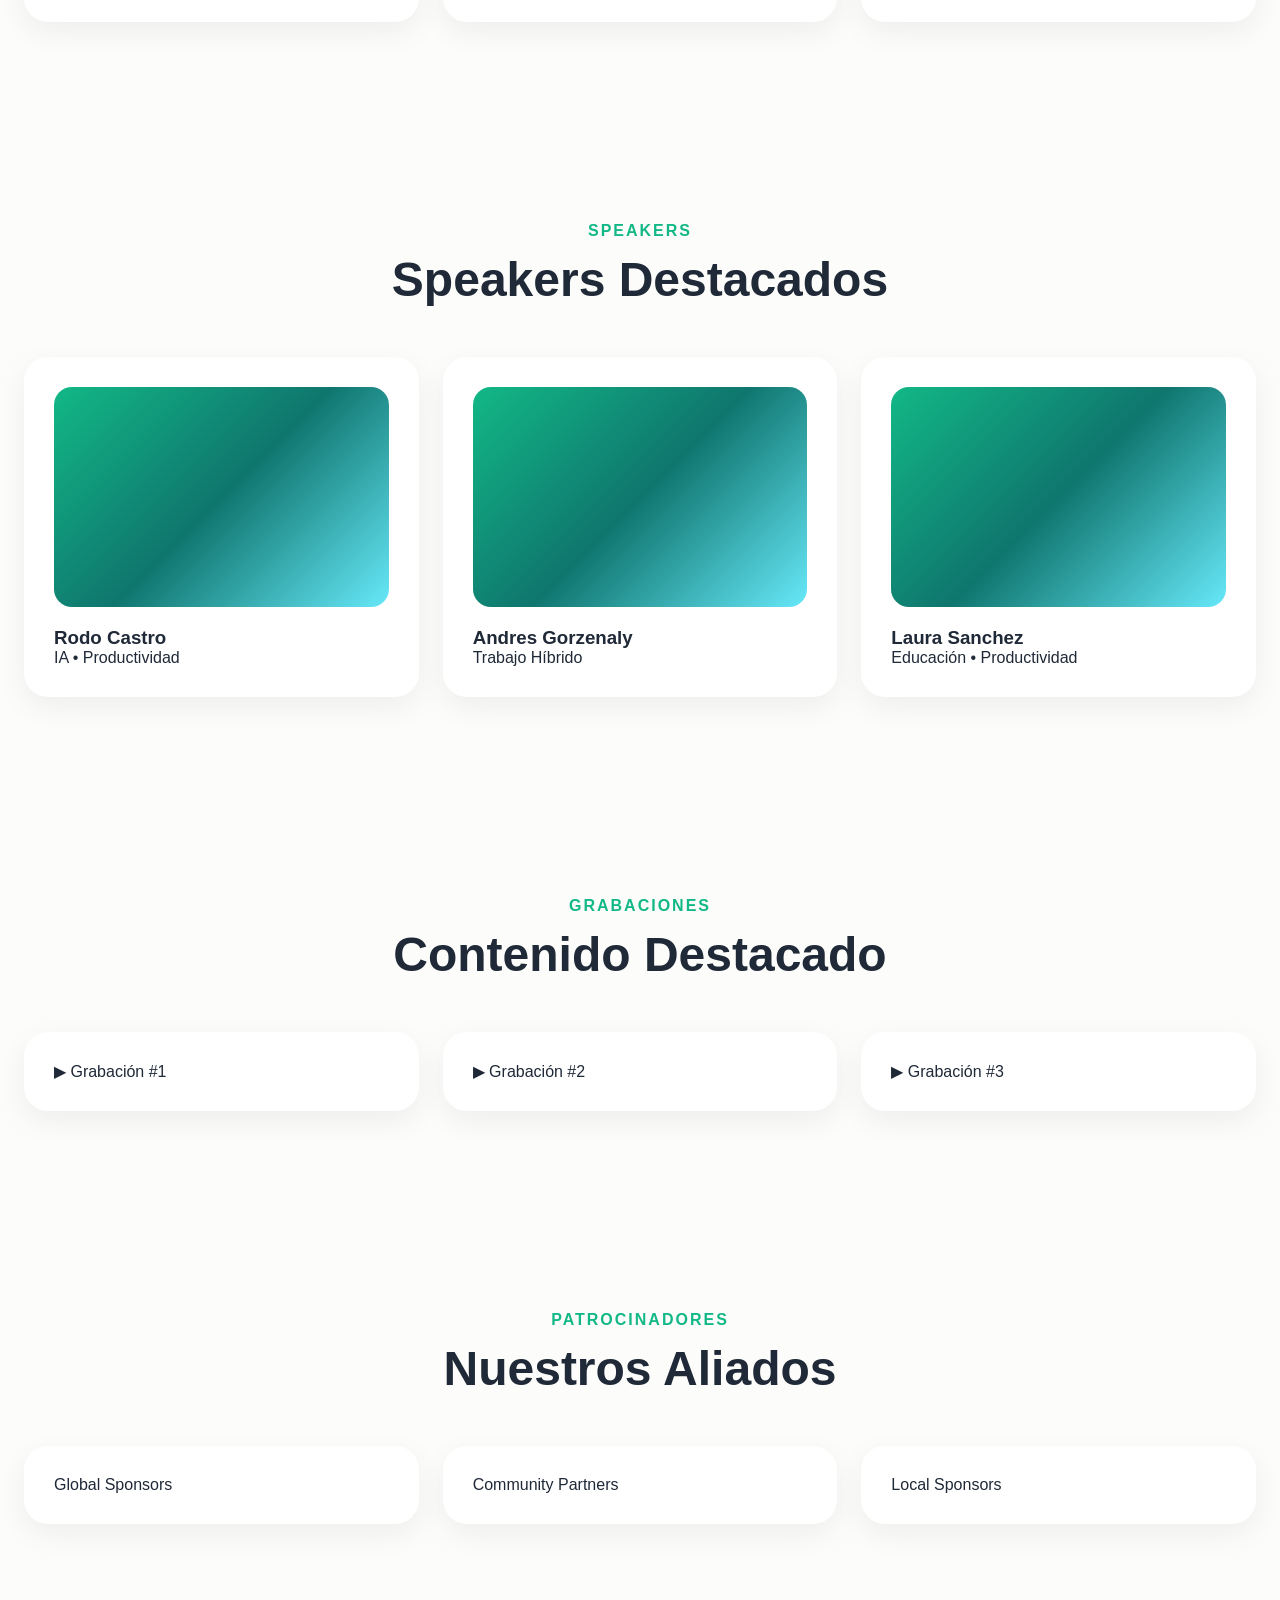
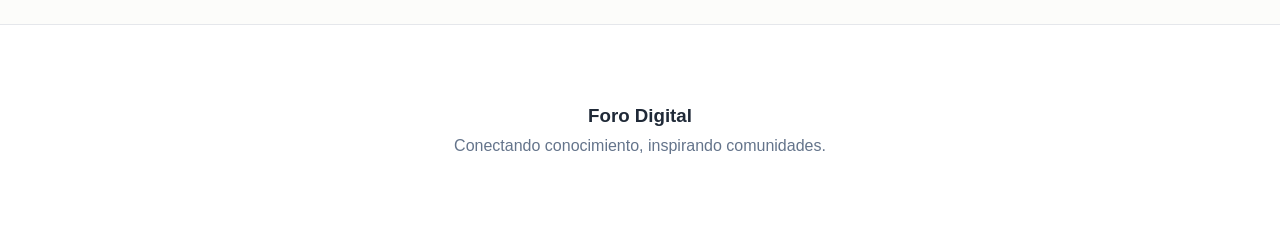
==== commit 9094fe36: "Update index.html" ====
--- a/index.html
+++ b/index.html
@@ -397,7 +397,7 @@
 <div class="founder-card">
 <img
 class="avatar-photo"
-src="images/andres-gorzenaly.jpeg"
+src="images/andres-gorzelany.jpeg"
 alt="Andres Gorzenaly">
 <h3>Andres Gorzenaly</h3>
 <p>Co-Founder</p>
--- a/styles.css
+++ b/styles.css
@@ -701,3 +701,33 @@
 }
 
 }
+
+.avatar-photo{
+
+width:120px;
+height:120px;
+
+border-radius:50%;
+
+object-fit:cover;
+
+display:block;
+
+margin:auto;
+margin-bottom:20px;
+
+border:4px solid white;
+
+box-shadow:
+0 10px 25px rgba(0,0,0,.12);
+
+transition:.3s;
+
+}
+
+.avatar-photo:hover{
+
+transform:scale(1.05);
+
+}
+
